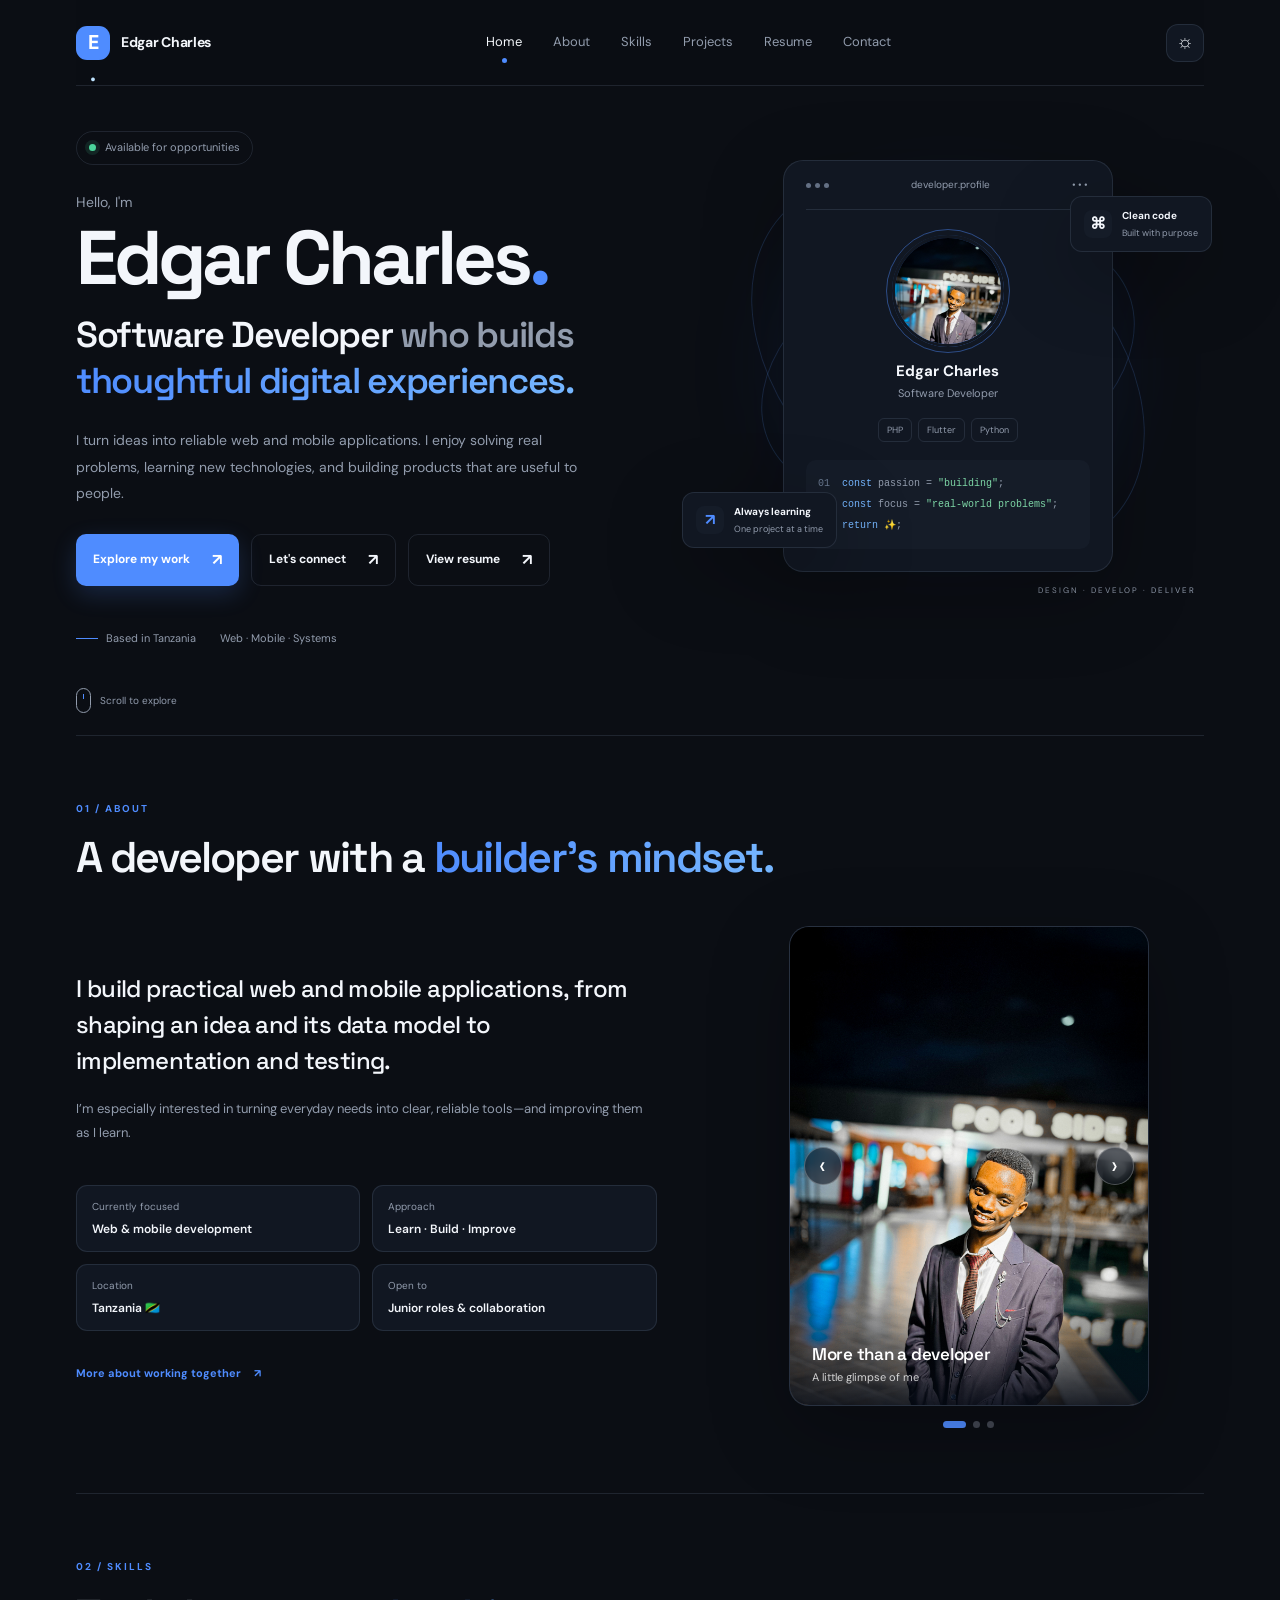
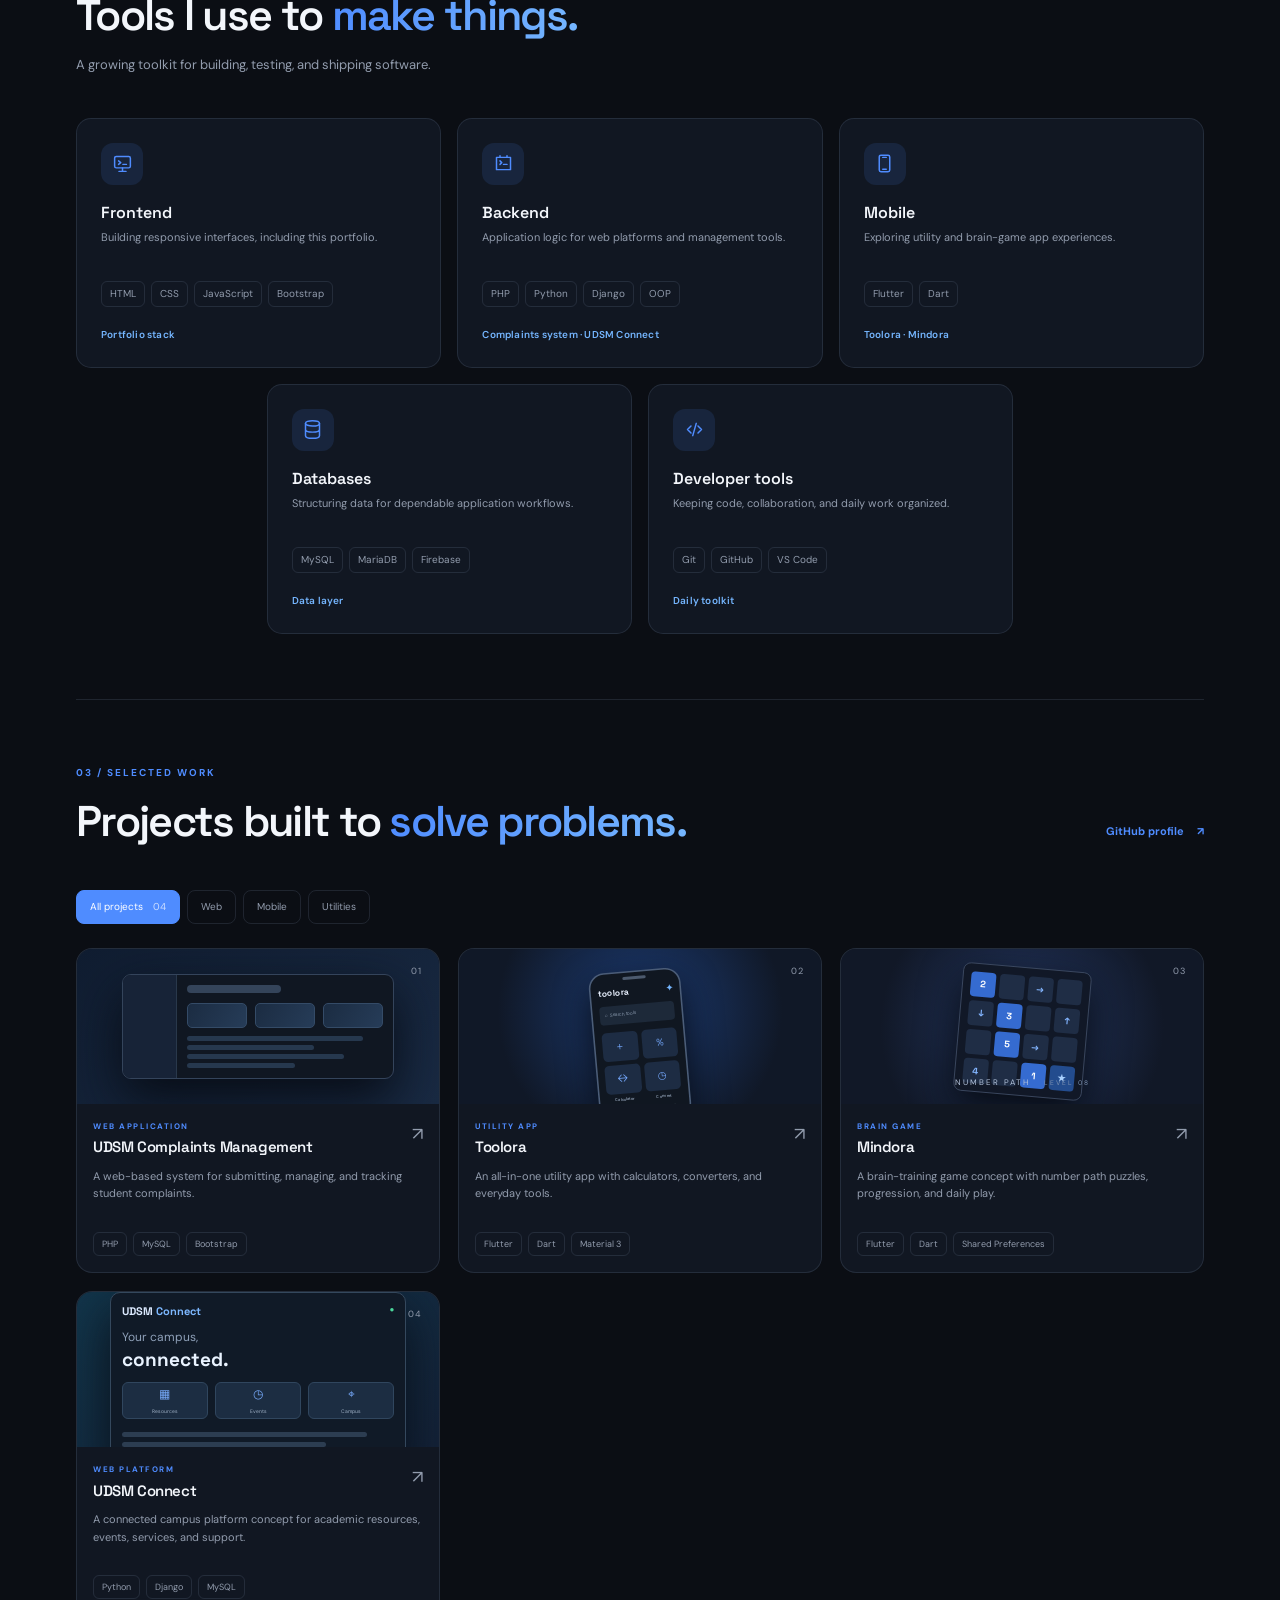
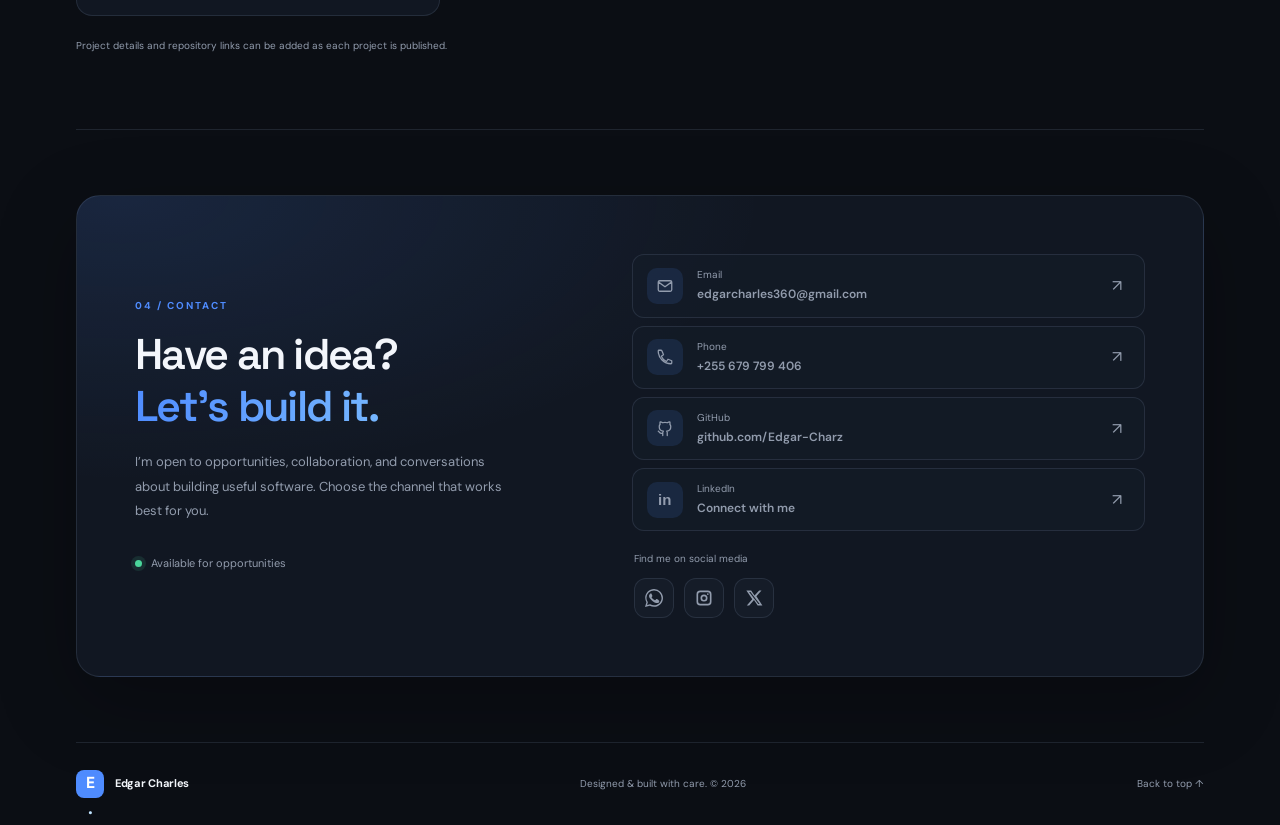
==== index.html @ 75dddd90 "Add portfolio website" ====
<!doctype html>
<html lang="en" data-theme="dark">
  <head>
    <meta charset="UTF-8" />
    <meta name="viewport" content="width=device-width, initial-scale=1.0" />
    <meta
      name="description"
      content="Edgar Charles — Software Developer building useful web and mobile applications."
    />
    <title>Edgar Charles | Software Developer</title>
    <link rel="preconnect" href="https://fonts.googleapis.com" />
    <link rel="preconnect" href="https://fonts.gstatic.com" crossorigin />
    <link
      href="https://fonts.googleapis.com/css2?family=DM+Sans:wght@400;500;600;700&family=Space+Grotesk:wght@500;600;700&display=swap"
      rel="stylesheet"
    />
    <link rel="stylesheet" href="style.css" />
    <script>
      try {
        document.documentElement.dataset.theme =
          localStorage.getItem("portfolio-theme") || "dark";
      } catch (e) {}
    </script>
  </head>
  <body>
    <div class="site-shell">
      <header class="topbar">
        <a class="brand" href="#home" aria-label="Edgar Charles home"
          ><span class="brand-mark">E<span>.</span></span
          ><span>Edgar Charles</span></a
        >
        <button
          class="menu-toggle"
          id="menuToggle"
          aria-label="Toggle navigation"
          aria-expanded="false"
        >
          <span></span><span></span>
        </button>
        <nav class="nav" id="nav">
          <a class="nav-link active" href="#home">Home</a
          ><a class="nav-link" href="#about">About</a
          ><a class="nav-link" href="#skills">Skills</a
          ><a class="nav-link" href="#projects">Projects</a
          ><a class="nav-link" href="resume.html">Resume</a
          ><a class="nav-link" href="#contact">Contact</a>
        </nav>
        <button
          class="theme-toggle"
          id="themeToggle"
          aria-label="Switch color theme"
        >
          <span id="themeIcon">☼</span>
        </button>
      </header>

      <main>
        <section class="hero section" id="home">
          <div class="hero-copy">
            <div class="eyebrow">
              <span class="status-dot"></span> Available for opportunities
            </div>
            <p class="intro-label">Hello, I'm</p>
            <h1>Edgar Charles<span class="blue-dot">.</span></h1>
            <h2>
              Software Developer <span class="muted">who builds</span
              ><br /><span class="gradient-text"
                >thoughtful digital experiences.</span
              >
            </h2>
            <p class="hero-description">
              I turn ideas into reliable web and mobile applications. I enjoy
              solving real problems, learning new technologies, and building
              products that are useful to people.
            </p>
            <div class="hero-actions">
              <a class="button button-primary" href="#projects"
                >Explore my work <span>↗</span></a
              ><a class="button button-quiet" href="#contact"
                >Let's connect <span>↗</span></a
              ><a class="button button-quiet" href="resume.html"
                >View resume <span>↗</span></a
              >
            </div>
            <div class="hero-meta">
              <span><i class="meta-line"></i> Based in Tanzania</span
              ><span>Web · Mobile · Systems</span>
            </div>
          </div>
          <div class="hero-visual">
            <div class="visual-glow"></div>
            <div class="orbit orbit-one"></div>
            <div class="orbit orbit-two"></div>
            <div class="profile-card">
              <div class="card-top">
                <span class="window-dots"><i></i><i></i><i></i></span
                ><span>developer.profile</span
                ><span class="card-menu">•••</span>
              </div>
              <div class="avatar-placeholder profile-photo-frame">
                <img
                  class="profile-photo"
                  src="assets/images/profile.JPG"
                  alt="Edgar Charles"
                  onerror="this.style.display = 'none'"
                /><span class="avatar-fallback">EC</span>
                <div class="avatar-ring"></div>
              </div>
              <div class="profile-card-name">Edgar Charles</div>
              <div class="profile-card-role">Software Developer</div>
              <div class="profile-tags">
                <span>PHP</span><span>Flutter</span><span>Python</span>
              </div>
              <div class="code-lines">
                <div>
                  <b>01</b><span>const</span> passion = <em>"building"</em>;
                </div>
                <div>
                  <b>02</b><span>const</span> focus =
                  <em>"real-world problems"</em>;
                </div>
                <div><b>03</b><span>return</span> <strong>✨</strong>;</div>
              </div>
            </div>
            <div class="float-chip chip-top">
              <span class="chip-icon">⌘</span
              ><span>Clean code<br /><small>Built with purpose</small></span>
            </div>
            <div class="float-chip chip-bottom">
              <span class="chip-icon blue">↗</span
              ><span
                >Always learning<br /><small>One project at a time</small></span
              >
            </div>
            <div class="visual-caption">DESIGN · DEVELOP · DELIVER</div>
          </div>
          <a class="scroll-cue" href="#about"
            ><span></span> Scroll to explore</a
          >
        </section>

        <section class="section about-section" id="about">
          <div class="section-heading">
            <p class="section-kicker">01 / ABOUT</p>
            <h2>
              A developer with a
              <span class="gradient-text">builder's mindset.</span>
            </h2>
          </div>
          <div class="about-grid">
            <div class="about-copy-column">
              <div class="about-lead">
                <p class="large-copy">
                  I build practical web and mobile applications, from shaping an
                  idea and its data model to implementation and testing.
                </p>
                <p>
                  I’m especially interested in turning everyday needs into
                  clear, reliable tools—and improving them as I learn.
                </p>
              </div>
              <div class="about-details">
                <div class="detail-row">
                  <span>Currently focused</span
                  ><strong>Web & mobile development</strong>
                </div>
                <div class="detail-row">
                  <span>Approach</span><strong>Learn · Build · Improve</strong>
                </div>
                <div class="detail-row">
                  <span>Location</span><strong>Tanzania 🇹🇿</strong>
                </div>
                <div class="detail-row">
                  <span>Open to</span
                  ><strong>Junior roles & collaboration</strong>
                </div>
                <a class="text-link" href="#contact"
                  >More about working together <span>↗</span></a
                >
              </div>
            </div>
            <div class="about-carousel" aria-label="Personal photo slideshow">
              <div class="about-slides">
                <div class="about-slide active">
                  <img
                    src="assets/images/about-1.JPG"
                    alt="Personal photo 1"
                    loading="lazy"
                    onerror="
                      this.style.display = 'none';
                      this.nextElementSibling.style.display = 'flex';
                    "
                  /><span class="slide-placeholder"
                    ><b>01</b><small>Add your photo</small
                    ><em>assets/images/about-1.JPG</em></span
                  >
                  <div class="photo-caption">
                    <strong>More than a developer</strong
                    ><span>A little glimpse of me</span>
                  </div>
                </div>
                <div class="about-slide">
                  <img
                    src="assets/images/about-2.JPG"
                    alt="Personal photo 2"
                    loading="lazy"
                    onerror="
                      this.style.display = 'none';
                      this.nextElementSibling.style.display = 'flex';
                    "
                  /><span class="slide-placeholder"
                    ><b>02</b><small>Add your photo</small
                    ><em>assets/images/about-2.JPG</em></span
                  >
                  <div class="photo-caption">
                    <strong>Curious by nature</strong
                    ><span>Learning, exploring, growing</span>
                  </div>
                </div>
                <div class="about-slide">
                  <img
                    src="assets/images/about-3.JPG"
                    alt="Personal photo 3"
                    loading="lazy"
                    onerror="
                      this.style.display = 'none';
                      this.nextElementSibling.style.display = 'flex';
                    "
                  /><span class="slide-placeholder"
                    ><b>03</b><small>Add your photo</small
                    ><em>assets/images/about-3.JPG</em></span
                  >
                  <div class="photo-caption">
                    <strong>Life beyond the code</strong
                    ><span>Personal moments and memories</span>
                  </div>
                </div>
                <button
                  class="about-slide-arrow prev"
                  type="button"
                  aria-label="Previous photo"
                >
                  ‹</button
                ><button
                  class="about-slide-arrow next"
                  type="button"
                  aria-label="Next photo"
                >
                  ›
                </button>
              </div>
              <div class="about-carousel-footer">
                <div class="about-dots" role="group" aria-label="Choose photo">
                  <button
                    class="about-dot active"
                    aria-label="Show photo 1"
                    type="button"
                  ></button
                  ><button
                    class="about-dot"
                    aria-label="Show photo 2"
                    type="button"
                  ></button
                  ><button
                    class="about-dot"
                    aria-label="Show photo 3"
                    type="button"
                  ></button>
                </div>
              </div>
            </div>
          </div>
        </section>

        <section class="section skills-section" id="skills">
          <div class="section-heading">
            <p class="section-kicker">02 / SKILLS</p>
            <h2>
              Tools I use to <span class="gradient-text">make things.</span>
            </h2>
            <p class="section-subtitle">
              A growing toolkit for building, testing, and shipping software.
            </p>
          </div>
          <div class="skills-grid">
            <article class="skill-card">
              <div class="skill-icon" aria-hidden="true">
                <svg viewBox="0 0 24 24" fill="none">
                  <rect x="3" y="4" width="18" height="13" rx="2"></rect>
                  <path d="M8 21h8M12 17v4M7.5 9l2.5 2-2.5 2M12.5 13h4"></path>
                </svg>
              </div>
              <h3>Frontend</h3>
              <p>Building responsive interfaces, including this portfolio.</p>
              <div class="skill-tags">
                <span>HTML</span><span>CSS</span><span>JavaScript</span
                ><span>Bootstrap</span>
              </div>
              <span class="skill-context">Portfolio stack</span>
            </article>
            <article class="skill-card">
              <div class="skill-icon" aria-hidden="true">
                <svg viewBox="0 0 24 24" fill="none">
                  <path
                    d="M4 5h16v14H4zM8 9l2 2-2 2M12 13h4M8 3v2M16 3v2"
                  ></path>
                </svg>
              </div>
              <h3>Backend</h3>
              <p>Application logic for web platforms and management tools.</p>
              <div class="skill-tags">
                <span>PHP</span><span>Python</span><span>Django</span
                ><span>OOP</span>
              </div>
              <span class="skill-context"
                >Complaints system · UDSM Connect</span
              >
            </article>
            <article class="skill-card">
              <div class="skill-icon" aria-hidden="true">
                <svg viewBox="0 0 24 24" fill="none">
                  <rect x="6" y="2.5" width="12" height="19" rx="2"></rect>
                  <path d="M10 5h4M10 18.5h4"></path>
                </svg>
              </div>
              <h3>Mobile</h3>
              <p>Exploring utility and brain-game app experiences.</p>
              <div class="skill-tags">
                <span>Flutter</span><span>Dart</span>
              </div>
              <span class="skill-context">Toolora · Mindora</span>
            </article>
            <article class="skill-card">
              <div class="skill-icon" aria-hidden="true">
                <svg viewBox="0 0 24 24" fill="none">
                  <ellipse cx="12" cy="5" rx="8" ry="3"></ellipse>
                  <path
                    d="M4 5v14c0 1.7 3.6 3 8 3s8-1.3 8-3V5M4 12c0 1.7 3.6 3 8 3s8-1.3 8-3"
                  ></path>
                </svg>
              </div>
              <h3>Databases</h3>
              <p>Structuring data for dependable application workflows.</p>
              <div class="skill-tags">
                <span>MySQL</span><span>MariaDB</span><span>Firebase</span>
              </div>
              <span class="skill-context">Data layer</span>
            </article>
            <article class="skill-card">
              <div class="skill-icon" aria-hidden="true">
                <svg viewBox="0 0 24 24" fill="none">
                  <path d="M8 8 4 12l4 4M16 8l4 4-4 4M14 5l-4 14"></path>
                </svg>
              </div>
              <h3>Developer tools</h3>
              <p>Keeping code, collaboration, and daily work organized.</p>
              <div class="skill-tags">
                <span>Git</span><span>GitHub</span><span>VS Code</span>
              </div>
              <span class="skill-context">Daily toolkit</span>
            </article>
          </div>
        </section>

        <section class="section projects-section" id="projects">
          <div class="section-heading projects-heading">
            <div>
              <p class="section-kicker">03 / SELECTED WORK</p>
              <h2>
                Projects built to
                <span class="gradient-text">solve problems.</span>
              </h2>
            </div>
            <a
              class="text-link"
              href="https://github.com/"
              target="_blank"
              rel="noreferrer"
              >GitHub profile <span>↗</span></a
            >
          </div>
          <div
            class="project-filters"
            role="group"
            aria-label="Filter projects"
          >
            <button class="filter active" data-filter="all">
              All projects <span>04</span></button
            ><button class="filter" data-filter="web">Web</button
            ><button class="filter" data-filter="mobile">Mobile</button
            ><button class="filter" data-filter="utility">Utilities</button>
          </div>
          <div class="projects-grid">
            <article class="project-card" data-category="web">
              <div class="project-art art-scmrs">
                <div class="art-window">
                  <div class="art-sidebar"></div>
                  <div class="art-content">
                    <div class="art-bar"></div>
                    <div class="art-stat-row"><i></i><i></i><i></i></div>
                    <div class="art-table"><b></b><b></b><b></b><b></b></div>
                  </div>
                </div>
                <span class="project-number">01</span>
              </div>
              <div class="project-info">
                <div>
                  <p class="project-type">WEB APPLICATION</p>
                  <h3>UDSM Complaints Management</h3>
                </div>
                <span class="project-arrow">↗</span>
                <p class="project-desc">
                  A web-based system for submitting, managing, and tracking
                  student complaints.
                </p>
                <div class="project-stack">
                  <span>PHP</span><span>MySQL</span><span>Bootstrap</span>
                </div>
              </div>
            </article>
            <article class="project-card" data-category="mobile">
              <div class="project-art art-toolora">
                <div class="phone-mock">
                  <div class="phone-notch"></div>
                  <div class="phone-title">toolora<span>✦</span></div>
                  <div class="phone-search">⌕ Search tools</div>
                  <div class="phone-tiles">
                    <i>＋</i><i>％</i><i>↔</i><i>◷</i>
                  </div>
                  <div class="phone-labels">
                    <b>Calculator</b><b>Convert</b><b>Finance</b
                    ><b>Date & time</b>
                  </div>
                  <div class="phone-bottom"></div>
                </div>
                <span class="project-number">02</span>
              </div>
              <div class="project-info">
                <div>
                  <p class="project-type">UTILITY APP</p>
                  <h3>Toolora</h3>
                </div>
                <span class="project-arrow">↗</span>
                <p class="project-desc">
                  An all-in-one utility app with calculators, converters, and
                  everyday tools.
                </p>
                <div class="project-stack">
                  <span>Flutter</span><span>Dart</span><span>Material 3</span>
                </div>
              </div>
            </article>
            <article class="project-card" data-category="mobile">
              <div class="project-art art-mindora">
                <div class="game-board">
                  <span>2</span><span></span><span>→</span><span></span
                  ><span>↓</span><span>3</span><span></span><span>↑</span
                  ><span></span><span>5</span><span>→</span><span></span
                  ><span>4</span><span></span><span>1</span><span>★</span>
                </div>
                <div class="game-label">
                  NUMBER PATH <small>LEVEL 08</small>
                </div>
                <span class="project-number">03</span>
              </div>
              <div class="project-info">
                <div>
                  <p class="project-type">BRAIN GAME</p>
                  <h3>Mindora</h3>
                </div>
                <span class="project-arrow">↗</span>
                <p class="project-desc">
                  A brain-training game concept with number path puzzles,
                  progression, and daily play.
                </p>
                <div class="project-stack">
                  <span>Flutter</span><span>Dart</span
                  ><span>Shared Preferences</span>
                </div>
              </div>
            </article>
            <article class="project-card" data-category="web">
              <div class="project-art art-connect">
                <div class="connect-ui">
                  <div class="connect-header">
                    UDSM <b>Connect</b><span>●</span>
                  </div>
                  <div class="connect-welcome">
                    Your campus,<br /><strong>connected.</strong>
                  </div>
                  <div class="connect-cards">
                    <i>▦<small>Resources</small></i
                    ><i>◷<small>Events</small></i
                    ><i>⌖<small>Campus</small></i>
                  </div>
                  <div class="connect-lines"><b></b><b></b><b></b></div>
                </div>
                <span class="project-number">04</span>
              </div>
              <div class="project-info">
                <div>
                  <p class="project-type">WEB PLATFORM</p>
                  <h3>UDSM Connect</h3>
                </div>
                <span class="project-arrow">↗</span>
                <p class="project-desc">
                  A connected campus platform concept for academic resources,
                  events, services, and support.
                </p>
                <div class="project-stack">
                  <span>Python</span><span>Django</span><span>MySQL</span>
                </div>
              </div>
            </article>
          </div>
          <p class="project-note">
            Project details and repository links can be added as each project is
            published.
          </p>
        </section>

        <section class="section contact-section" id="contact">
          <div class="contact-panel">
            <div class="contact-intro">
              <p class="section-kicker">04 / CONTACT</p>
              <h2>
                Have an idea?<br /><span class="gradient-text"
                  >Let's build it.</span
                >
              </h2>
              <p class="contact-copy">
                I’m open to opportunities, collaboration, and conversations
                about building useful software. Choose the channel that works
                best for you.
              </p>
              <span class="contact-availability">
                <i></i> Available for opportunities
              </span>
            </div>
            <div class="contact-links">
              <a href="mailto:your.email@example.com" class="contact-link">
                <span class="contact-link-icon" aria-hidden="true">
                  <svg viewBox="0 0 24 24" fill="none">
                    <path
                      d="M3 6.5 12 13l9-6.5M5 5h14a2 2 0 0 1 2 2v10a2 2 0 0 1-2 2H5a2 2 0 0 1-2-2V7a2 2 0 0 1 2-2Z"
                    ></path>
                  </svg>
                </span>
                <span class="contact-link-text"
                  ><small>Email</small><b>edgarcharles360@gmail.com</b></span
                >
                <i aria-hidden="true">↗</i>
              </a>
              <a href="tel:+255679799406" class="contact-link">
                <span class="contact-link-icon" aria-hidden="true">
                  <svg viewBox="0 0 24 24" fill="none">
                    <path
                      d="M7 3H4a1 1 0 0 0-1 1c0 9.4 7.6 17 17 17a1 1 0 0 0 1-1v-3l-5-2-2 3a14 14 0 0 1-7-7l3-2-2-5Z"
                    ></path>
                  </svg>
                </span>
                <span class="contact-link-text"
                  ><small>Phone</small><b>+255 679 799 406</b></span
                >
                <i aria-hidden="true">↗</i>
              </a>
              <a
                href="https://github.com/"
                target="_blank"
                rel="noreferrer"
                class="contact-link"
              >
                <span class="contact-link-icon" aria-hidden="true">
                  <svg viewBox="0 0 24 24" fill="none">
                    <path
                      d="M9 19c-4.3 1.4-4.3-2.2-6-2.8M15 22v-3.5a3 3 0 0 0-.8-2.3c2.7-.3 5.5-1.3 5.5-6A4.7 4.7 0 0 0 18.5 7a4.3 4.3 0 0 0-.1-3.2S17.4 3.5 15 5a12 12 0 0 0-6 0C6.6 3.5 5.6 3.8 5.6 3.8A4.3 4.3 0 0 0 5.5 7a4.7 4.7 0 0 0-1.2 3.3c0 4.7 2.8 5.7 5.5 6A3 3 0 0 0 9 18.5V22"
                    ></path>
                  </svg>
                </span>
                <span class="contact-link-text"
                  ><small>GitHub</small><b>github.com/Edgar-Charz</b></span
                >
                <i aria-hidden="true">↗</i>
              </a>
              <a
                href="https://www.linkedin.com/in/edgar-charles-a3529737b"
                target="_blank"
                rel="noreferrer"
                class="contact-link"
              >
                <span
                  class="contact-link-icon contact-link-icon-brand"
                  aria-hidden="true"
                  >in</span
                >
                <span class="contact-link-text"
                  ><small>LinkedIn</small><b>Connect with me</b></span
                >
                <i aria-hidden="true">↗</i>
              </a>
              <div class="contact-socials">
                <p>Find me on social media</p>
                <div class="social-icon-links">
                  <a
                    href="https://wa.me/255679799406"
                    target="_blank"
                    rel="noreferrer"
                    aria-label="WhatsApp"
                  >
                    <svg viewBox="0 0 24 24" aria-hidden="true">
                      <path
                        d="M20.5 3.5A11.8 11.8 0 0 0 12.1 0C5.6 0 .3 5.3.3 11.8c0 2.1.6 4.2 1.6 6L0 24l6.4-1.7a12 12 0 0 0 5.7 1.5h.1c6.5 0 11.8-5.3 11.8-11.8 0-3.2-1.2-6.2-3.5-8.5Zm-8.4 18.3h-.1a9.9 9.9 0 0 1-5-1.4l-.4-.2-3.8 1 1-3.7-.3-.4a9.8 9.8 0 0 1-1.5-5.3A10 10 0 0 1 12.1 2c2.7 0 5.2 1 7.1 2.9a10 10 0 0 1 2.9 7.1c0 5.4-4.5 9.8-10 9.8Zm5.5-7.4c-.3-.2-1.8-.9-2.1-1-.3-.1-.5-.2-.7.2-.2.3-.8 1-1 1.2-.2.2-.4.2-.7.1-.3-.2-1.3-.5-2.5-1.6-.9-.8-1.5-1.8-1.7-2.1-.2-.3 0-.5.1-.6l.5-.6.3-.5c.1-.2 0-.4 0-.6l-1-2.3c-.2-.6-.5-.5-.7-.5h-.6c-.2 0-.6.1-.9.4-.3.3-1.2 1.2-1.2 2.8s1.2 3.2 1.4 3.4c.2.2 2.4 3.7 5.9 5.2.8.4 1.4.6 1.9.7.8.3 1.6.2 2.2.1.7-.1 1.8-.7 2-1.4.3-.7.3-1.3.2-1.4-.1-.2-.3-.3-.6-.5Z"
                      ></path>
                    </svg>
                  </a>
                  <a
                    href="https://www.instagram.com/edgar_charz/"
                    target="_blank"
                    rel="noreferrer"
                    aria-label="Instagram"
                  >
                    <svg viewBox="0 0 24 24" aria-hidden="true">
                      <path
                        d="M7 2h10a5 5 0 0 1 5 5v10a5 5 0 0 1-5 5H7a5 5 0 0 1-5-5V7a5 5 0 0 1 5-5Zm0 2.2A2.8 2.8 0 0 0 4.2 7v10A2.8 2.8 0 0 0 7 19.8h10a2.8 2.8 0 0 0 2.8-2.8V7A2.8 2.8 0 0 0 17 4.2H7Zm5 3.1a4.7 4.7 0 1 1 0 9.4 4.7 4.7 0 0 1 0-9.4Zm0 2.2a2.5 2.5 0 1 0 0 5 2.5 2.5 0 0 0 0-5Zm5.1-3.7a1.1 1.1 0 1 1 0 2.2 1.1 1.1 0 0 1 0-2.2Z"
                      ></path>
                    </svg>
                  </a>
                  <a
                    href="https://x.com/eddy_charz"
                    target="_blank"
                    rel="noreferrer"
                    aria-label="X"
                  >
                    <svg viewBox="0 0 24 24" aria-hidden="true">
                      <path
                        d="M18.9 2H22l-6.8 7.8L23.2 22h-6.3L12 14.6 5.6 22H2.4l7.3-8.4L1.8 2h6.4l4.5 6.8L18.9 2Zm-1.1 17.9h1.7L7.3 4H5.5l12.3 15.9Z"
                      ></path>
                    </svg>
                  </a>
                </div>
              </div>
            </div>
          </div>
        </section>
      </main>
      <footer class="footer">
        <a class="brand" href="#home"
          ><span class="brand-mark">E<span>.</span></span
          ><span>Edgar Charles</span></a
        >
        <p>
          Designed & built with care. <span>© <span id="year"></span></span>
        </p>
        <a href="#home" class="back-top">Back to top ↑</a>
      </footer>
    </div>
    <script src="script.js"></script>
  </body>
</html>
---- style.css ----
@import url('https://fonts.googleapis.com/css2?family=DM+Sans:wght@400;500;600;700&family=Space+Grotesk:wght@500;600;700&display=swap');
:root{--blue:#4f8cff;--blue2:#75b6ff;--bg:#0b0e14;--surface:#111722;--surface2:#151c28;--text:#f3f6fb;--muted:#929cad;--line:rgba(150,170,200,.15);--shadow:0 24px 80px rgba(0,0,0,.25);color-scheme:dark}
html[data-theme="light"]{--bg:#f7f9fc;--surface:#fff;--surface2:#edf2f8;--text:#172033;--muted:#667389;--line:rgba(37,61,95,.13);--shadow:0 24px 70px rgba(40,70,110,.11);color-scheme:light}
heading{display:flex;justify-content:space-between;align-items:end}.projects-heading .text-link{margin-bottom:7px}.project-filters{display:flex;gap:7px;margin-bottom:24px;flex-wrap:wrap}.filter{border:1px solid var(--line);background:transparent;color:var(--muted);padding:8px 13px;border-radius:8px;font-size:10px;cursor:pointer}.filter.active{background:var(--blue);color:white;border-color:var(--blue)}.filter span{margin-left:7px;opacity:.7}.projects-grid{display:grid;grid-template-columns:repeat(2,1fr);gap:20px}.project-card{border:1px solid var(--line);border-radius:16px;overflow:hidden;background:var(--surface);transition:transform .2s,border-color .2s}.project-card:hover{transform:translateY(-4px);border-color:rgba(79,140,255,.4)}.project-card.hidden{display:none}.project-art{height:230px;position:relative;display:grid;place-items:center;overflow:hidden;background:var(--surface2)}.project-number{position:absolute;top:15px;right:17px;color:var(--muted);font-size:9px;letter-spacing:1px}.art-scmrs{background:linear-gradient(140deg,#101d31,#192a43)}.art-window{width:75%;height:150px;border:1px solid #34445b;border-radius:9px;background:#101722;display:flex;overflow:hidden;box-shadow:0 20px 50px #080d16}.art-sidebar{width:20%;background:#172337;border-right:1px solid #29384b}.art-content{padding:15px;width:80%}.art-bar{height:8px;width:48%;background:#34445a;border-radius:5px;margin-bottom:15px}.art-stat-row{display:flex;gap:8px}.art-stat-row i{height:33px;flex:1;background:linear-gradient(120deg,#1b2c42,#263c58);border:1px solid #344b67;border-radius:5px}.art-table{margin-top:12px;display:grid;gap:5px}.art-table b{height:5px;width:90%;background:#26384e;border-radius:5px}.art-table b:nth-child(2){width:65%}.art-table b:nth-child(3){width:80%}.art-table b:nth-child(4){width:55%}.art-toolora{background:radial-gradient(circle at 50% 40%,#1d3d76,#101827 70%)}.phone-mock{width:118px;height:194px;background:#101721;border:2px solid #4b5d78;border-radius:20px;padding:17px 9px 8px;position:relative;box-shadow:0 18px 45px #080d17;transform:rotate(-5deg)}.phone-notch{position:absolute;top:5px;left:42px;width:30px;height:4px;background:#4c5a6e;border-radius:5px}.phone-title{font:700 11px 'Space Grotesk';color:#e9f1ff}.phone-title span{color:#75b6ff;float:right}.phone-search{font-size:6px;color:#8999ad;background:#1d2939;padding:7px;border-radius:5px;margin:10px 0}.phone-tiles{display:grid;grid-template-columns:repeat(2,1fr);gap:5px}.phone-tiles i{height:37px;border-radius:6px;background:#1d2c43;color:#76aaff;display:grid;place-items:center;font-style:normal;font-size:13px}.phone-labels{display:grid;grid-template-columns:repeat(2,1fr);gap:5px;color:#8796aa;font-size:5px;text-align:center;margin-top:4px}.phone-bottom{height:3px;width:35px;background:#56657a;border-radius:5px;margin:12px auto 0}.art-mindora{background:radial-gradient(circle at 50% 50%,#263a67,#111827 72%)}.game-board{display:grid;grid-template-columns:repeat(4,32px);gap:5px;padding:10px;background:#111827;border:1px solid #43516a;border-radius:10px;transform:rotate(5deg);box-shadow:0 20px 50px #070b12}.game-board span{height:32px;border-radius:5px;background:#1f2d45;display:grid;place-items:center;color:#83b5ff;font:700 12px 'Space Grotesk'}.game-board span:nth-child(1),.game-board span:nth-child(6),.game-board span:nth-child(10),.game-board span:nth-child(15){background:#356bd0;color:white}.game-board span:nth-child(16){background:#234c8e;color:#a8d0ff}.game-label{position:absolute;bottom:15px;font-size:8px;letter-spacing:2px;color:#b4c4dc}.game-label small{margin-left:10px;color:#7b91b1}.art-connect{background:linear-gradient(145deg,#12354a,#142238)}.connect-ui{width:72%;padding:15px;background:#101a27;border:1px solid #34485d;border-radius:10px;box-shadow:0 20px 50px #08101a}.connect-header{font:700 11px 'Space Grotesk';color:#dceaff}.connect-header b{color:#7db8ff}.connect-header span{float:right;color:#4ad69b;font-size:8px}.connect-welcome{font-size:12px;color:#8fa1b9;margin:14px 0}.connect-welcome strong{font:700 19px 'Space Grotesk';color:#e9f3ff}.connect-cards{display:flex;gap:7px}.connect-cards i{flex:1;height:45px;background:#1c2d42;border:1px solid #30465e;border-radius:6px;display:grid;place-items:center;color:#79adff;font-style:normal;font-size:12px}.connect-cards small{font-size:5px;color:#a2b3c8}.connect-lines{margin-top:13px;display:grid;gap:5px}.connect-lines b{height:5px;width:90%;background:#2c3d51;border-radius:5px}.connect-lines b:nth-child(2){width:75%}.connect-lines b:nth-child(3){width:55%}.project-info{padding:20px 21px 22px;display:grid;grid-template-columns:1fr auto;align-items:start}.project-type{font-size:8px;letter-spacing:1.5px;color:var(--blue);font-weight:700;margin:0 0 5px}.project-info h3{font:600 18px 'Space Grotesk';margin:0;letter-spacing:-.4px}.project-arrow{color:var(--muted);font-size:18px}.project-desc{grid-column:1/-1;color:var(--muted);font-size:11px;margin:13px 0 14px}.project-stack{grid-column:1/-1;display:flex;gap:6px}.project-note{color:var(--muted);font-size:10px;margin-top:22px}.contact-panel{padding:55px;background:var(--surface);border:1px solid var(--line);border-radius:20px;display:grid;grid-template-columns:1fr .9fr;gap:70px;align-items:center}.contact-copy{color:var(--muted);font-size:12px;max-width:350px;margin-top:19px}.contact-links{border-top:1px solid var(--line)}.contact-link{display:grid;grid-template-columns:70px 1fr 20px;align-items:center;gap:10px;padding:16px 0;border-bottom:1px solid var(--line);font-size:11px}.contact-link span{color:var(--muted)}.contact-link b{font-weight:600}.contact-link i{font-style:normal;color:var(--blue);font-size:16px}.footer{display:flex;align-items:center;justify-content:space-between;padding:27px 0;font-size:10px;color:var(--muted)}.footer .brand{color:var(--text);font-size:11px}.footer .brand-mark{width:28px;height:28px;font-size:16px;border-radius:8px}.footer p{margin:0}.back-top{color:var(--muted)}.back-top:hover{color:var(--blue)}
@media(max-width:900px){.site-shell{padding:0 24px}.hero{gap:20px}.hero-visual{transform:scale(.9)}.skills-grid{grid-template-columns:repeat(2,1fr)}.about-grid{gap:45px}.contact-panel{padding:35px;gap:35px}}
@media(max-width:650px){.site-shell{padding:0 19px}.topbar{height:72px}.menu-toggle{display:flex;flex-direction:column;justify-content:center;gap:5px;align-items:center;margin-left:auto;margin-right:12px}.menu-toggle span{height:1px;width:16px;background:var(--text)}.nav{display:none;position:absolute;top:71px;left:0;right:0;padding:20px;background:var(--surface);border-bottom:1px solid var(--line);flex-direction:column;gap:18px}.nav.open{display:flex}.theme-toggle{width:35px;height:35px}.hero{grid-template-columns:1fr;padding-top:65px;padding-bottom:80px;gap:10px}.hero h1{font-size:57px}.hero h2{font-size:27px}.hero-visual{height:390px;transform:none;margin-top:15px}.profile-card{width:290px}.orbit-one{width:330px;height:220px}.orbit-two{width:350px;height:260px}.chip-top{right:0;top:25px}.chip-bottom{left:0;bottom:32px}.scroll-cue{bottom:18px}.section{padding:75px 0}.section-heading h2,.contact-panel h2{font-size:31px}.about-grid,.contact-panel{grid-template-columns:1fr;gap:30px}.large-copy{font-size:21px}.skills-grid{gap:10px}.skill-card{padding:17px 14px}.skill-card p{min-height:52px}.projects-heading{align-items:start;gap:15px;flex-direction:column}.projects-grid{grid-template-columns:1fr}.project-art{height:215px}.contact-panel{padding:27px 22px}.contact-link{grid-template-columns:60px 1fr 15px;font-size:10px}.footer{flex-wrap:wrap;gap:15px}.footer p{order:3;width:100%}}
@media(prefers-reduced-motion:reduce){*,*:before,*:after{scroll-behavior:auto!important;animation:none!important;transition:none!important}}

/* Profile-photo slot: add your portrait at assets/images/profile.jpg */
.profile-photo-frame{width:112px;height:112px;overflow:visible}
.profile-photo{position:absolute;inset:0;width:100%;height:100%;object-fit:cover;border-radius:50%;z-index:1;border:3px solid var(--surface)}
.avatar-fallback{position:relative;z-index:0}
@media(max-width:650px){.profile-photo-frame{width:104px;height:104px}}

/* About section photo carousel */
.about-grid{grid-template-columns:1fr 1fr;gap:38px 70px;align-items:start}.about-lead{grid-column:1;grid-row:1}.about-carousel{grid-column:2;grid-row:1;min-width:0}.about-details{grid-column:1/-1;grid-row:2;display:grid;grid-template-columns:repeat(2,minmax(0,1fr));column-gap:48px;padding-top:5px}.about-details .text-link{grid-column:1/-1;justify-self:start}.about-slides{height:345px;position:relative;border:1px solid var(--line);border-radius:20px;overflow:hidden;background:var(--surface2);box-shadow:var(--shadow)}.about-slide{position:absolute;inset:0;opacity:0;visibility:hidden;transition:opacity .45s ease;display:grid;place-items:center}.about-slide.active{opacity:1;visibility:visible}.about-slide img{width:100%;height:100%;object-fit:cover;display:block}.about-slide img:not([src]),.about-slide img[src=""]{display:none}.slide-placeholder{position:absolute;inset:0;display:flex;flex-direction:column;align-items:center;justify-content:center;gap:6px;background:radial-gradient(circle at 50% 35%,rgba(79,140,255,.2),transparent 50%),var(--surface2);color:var(--muted);text-align:center}.about-slide img:not([src])+.slide-placeholder{display:flex}.slide-placeholder b{font:700 44px 'Space Grotesk';color:var(--blue);letter-spacing:-2px}.slide-placeholder small{font-size:13px;color:var(--text)}.slide-placeholder em{font:10px monospace;opacity:.7;font-style:normal}.about-slide-arrow{position:absolute;top:50%;transform:translateY(-50%);width:38px;height:38px;border-radius:50%;border:1px solid rgba(255,255,255,.25);background:rgba(10,17,29,.58);color:white;font-size:25px;line-height:1;cursor:pointer;backdrop-filter:blur(8px);z-index:2}.about-slide-arrow:hover{background:var(--blue)}.about-slide-arrow.prev{left:14px}.about-slide-arrow.next{right:14px}.about-carousel-footer{display:flex;align-items:center;justify-content:space-between;padding:15px 3px 0}.about-dots{display:flex;align-items:center;gap:7px}.about-dot{width:7px;height:7px;border:0;border-radius:20px;padding:0;background:var(--muted);opacity:.35;cursor:pointer;transition:width .25s,opacity .25s,background .25s}.about-dot.active{width:23px;opacity:1;background:var(--blue)}.about-slide-count{font-size:10px;color:var(--muted);letter-spacing:1px}.about-slide-count b{color:var(--text);font-weight:700}.about-slide img:not([src]){display:none}
@media(max-width:900px){.about-grid{gap:35px}.about-slides{height:300px}.about-details{column-gap:30px}}
@media(max-width:650px){.about-grid{grid-template-columns:1fr;gap:27px}.about-lead,.about-carousel,.about-details{grid-column:1;grid-row:auto}.about-slides{height:270px}.about-details{grid-template-columns:1fr;padding-top:0}.about-details .text-link{grid-column:1}}


.photo-caption{position:absolute;left:0;right:0;bottom:0;z-index:1;padding:30px 22px 18px;background:linear-gradient(transparent,rgba(5,10,20,.86));color:#fff;display:flex;flex-direction:column;gap:4px;text-align:left}
.photo-caption strong{font:600 17px 'Space Grotesk',sans-serif;letter-spacing:-.25px}
.photo-caption span{font-size:11px;color:rgba(255,255,255,.78)}
.about-slide.active .photo-caption{animation:caption-rise .4s ease both}
@keyframes caption-rise{from{opacity:0;transform:translateY(8px)}to{opacity:1;transform:translateY(0)}}
.slide-placeholder{z-index:0;display:none}
.about-slide img:not([src]),.about-slide img[src=""]{display:none}
.about-slide img:not([src])~.photo-caption,.about-slide img[src=""]~.photo-caption{display:none}
@media(max-width:650px){
 .photo-caption{padding:27px 17px 15px}
 .photo-caption strong{font-size:15px}
}

@media(min-width:901px){
 .hero{align-items:start;padding-top:45px;padding-bottom:70px}
}

.section{padding:65px 0}
@media(max-width:900px){
 .section{padding:52px 0}
}

/* Restrained entrance and scroll-reveal motion */
.hero-copy{animation:fade-up .7s ease-out both}
.hero-visual{animation:hero-arrive .85s .12s ease-out both}
.orbit-one,.orbit-two{animation:orbit-breathe 7s ease-in-out infinite alternate}
.chip-top{animation:chip-float 4s ease-in-out infinite}
.chip-bottom{animation:chip-float 4.5s .5s ease-in-out infinite}
.reveal{opacity:0;transform:translateY(18px);transition:opacity .65s ease,transform .65s ease}
.reveal.is-visible{opacity:1;transform:translateY(0)}
.skill-card:nth-child(2),.project-card:nth-child(2){transition-delay:.08s}
.skill-card:nth-child(3),.project-card:nth-child(3){transition-delay:.16s}
.skill-card:nth-child(4),.project-card:nth-child(4){transition-delay:.24s}
@keyframes fade-up{from{opacity:0;transform:translateY(18px)}to{opacity:1;transform:translateY(0)}}
@keyframes hero-arrive{from{opacity:0;translate:0 14px}to{opacity:1;translate:0 0}}
@keyframes orbit-breathe{from{opacity:.55}to{opacity:1}}
@keyframes chip-float{0%,100%{translate:0 0}50%{translate:0 -5px}}

/* Core layout and typography */
*{box-sizing:border-box}
html{scroll-behavior:smooth;scroll-padding-top:90px}
body{margin:0;background:var(--bg);color:var(--text);font-family:'DM Sans',sans-serif;line-height:1.6;transition:background .25s,color .25s}
a{color:inherit;text-decoration:none}
button{font:inherit}
.site-shell{max-width:1200px;margin:auto;padding:0 36px}
.topbar{height:86px;display:flex;align-items:center;justify-content:space-between;border-bottom:1px solid var(--line);position:sticky;top:0;z-index:20;background:color-mix(in srgb,var(--bg) 88%,transparent);backdrop-filter:blur(18px)}
.brand{display:flex;align-items:center;gap:11px;font-weight:700;font-size:14px;letter-spacing:-.3px}
.brand-mark{display:grid;place-items:center;width:34px;height:34px;border-radius:11px;background:var(--blue);color:white;font-family:'Space Grotesk';font-size:20px}
.brand-mark span{color:#bfe3ff}
.nav{display:flex;align-items:center;gap:31px}
.nav-link{font-size:13px;color:var(--muted);transition:.2s}
.nav-link:hover,.nav-link.active{color:var(--text)}
.nav-link.active:after{content:"";display:block;width:5px;height:5px;background:var(--blue);border-radius:50%;margin:5px auto -10px}
.theme-toggle,.menu-toggle{border:1px solid var(--line);background:var(--surface);color:var(--text);width:38px;height:38px;border-radius:12px;cursor:pointer}
.theme-toggle{font-size:19px}
.menu-toggle{display:none}
.section{border-bottom:1px solid var(--line)}
.hero{min-height:650px;display:grid;grid-template-columns:1.05fr .95fr;align-items:center;gap:50px;position:relative}
.eyebrow{display:inline-flex;align-items:center;gap:9px;padding:7px 12px;border:1px solid var(--line);border-radius:30px;font-size:11px;color:var(--muted);margin-bottom:26px}
.status-dot{width:7px;height:7px;border-radius:50%;background:#4ad69b;box-shadow:0 0 0 4px rgba(74,214,155,.12)}
.intro-label{color:var(--muted);font-size:14px;margin:0}
.hero h1{font:700 clamp(48px,6vw,76px)/1.06 'Space Grotesk';letter-spacing:-4px;margin:5px 0 13px}
.blue-dot{color:var(--blue)}
.hero h2{font:600 clamp(24px,3vw,36px)/1.3 'Space Grotesk';letter-spacing:-1.3px;margin:0}
.muted{color:var(--muted)}
.gradient-text{background:linear-gradient(100deg,var(--blue),var(--blue2));-webkit-background-clip:text;background-clip:text;color:transparent}
.hero-description{max-width:510px;color:var(--muted);font-size:14px;line-height:1.9;margin:22px 0 27px}
.hero-actions{display:flex;gap:12px;flex-wrap:wrap}
.button{display:inline-flex;align-items:center;gap:22px;padding:12px 17px;border-radius:10px;font-size:12px;font-weight:700;transition:transform .2s,background .2s}
.button:hover{transform:translateY(-2px)}
.button-primary{background:var(--blue);color:white;box-shadow:0 8px 24px rgba(79,140,255,.2)}
.button-primary:hover{background:#3679ef}
.button-quiet{border:1px solid var(--line);color:var(--text)}
.button span{font-size:16px}
.hero-meta{display:flex;gap:24px;margin-top:44px;color:var(--muted);font-size:11px}
.hero-meta span{display:flex;align-items:center;gap:8px}
.meta-line{height:1px;width:22px;background:var(--blue)}
.hero-visual{height:470px;position:relative;display:grid;place-items:center}
.visual-glow{position:absolute;width:300px;height:300px;border-radius:50%;background:rgba(57,124,255,.13);filter:blur(55px)}
.orbit{position:absolute;border:1px solid rgba(95,153,255,.18);border-radius:50%;transform:rotate(-22deg)}
.orbit-one{width:390px;height:250px}
.orbit-two{width:450px;height:310px;transform:rotate(42deg)}
.profile-card{position:relative;width:min(330px,85%);padding:0 22px 22px;border:1px solid var(--line);border-radius:20px;background:var(--surface);box-shadow:var(--shadow);z-index:2;overflow:hidden}
.card-top{height:49px;border-bottom:1px solid var(--line);display:flex;align-items:center;justify-content:space-between;color:var(--muted);font-size:10px}
.window-dots{display:flex;gap:4px}
.window-dots i{width:5px;height:5px;border-radius:50%;background:#647084}
.card-menu{letter-spacing:2px}
.avatar-placeholder{width:84px;height:84px;border-radius:50%;margin:25px auto 12px;background:linear-gradient(145deg,#182e4d,#4f8cff);display:grid;place-items:center;position:relative;color:white;font:700 28px 'Space Grotesk'}
.profile-photo-frame{width:112px;height:112px;overflow:visible}
.profile-photo{position:absolute;inset:0;width:100%;height:100%;object-fit:cover;border-radius:50%;z-index:1;border:3px solid var(--surface)}
.avatar-fallback{position:relative;z-index:0}
.avatar-ring{position:absolute;inset:-6px;border:1px solid rgba(79,140,255,.45);border-radius:50%}
.profile-card-name{text-align:center;font-weight:700;font-size:15px}
.profile-card-role{text-align:center;color:var(--muted);font-size:11px;margin-top:2px}
.profile-tags{display:flex;justify-content:center;gap:6px;margin:15px 0 18px}
.profile-tags span,.skill-tags span,.project-stack span{font-size:9px;border:1px solid var(--line);padding:4px 8px;border-radius:6px;color:var(--muted)}
.code-lines{padding:13px 12px;background:var(--surface2);border-radius:10px;font:10px/2.1 monospace;color:var(--muted)}
.code-lines div{white-space:nowrap}
.code-lines b{color:#68788e;font-weight:400;margin-right:12px}
.code-lines span{color:var(--blue2)}
.code-lines em{color:#7dd6a6;font-style:normal}
.code-lines strong{color:#ffd77c}
.float-chip{position:absolute;z-index:3;display:flex;align-items:center;gap:10px;background:var(--surface);border:1px solid var(--line);box-shadow:var(--shadow);border-radius:12px;padding:11px 13px;font-size:10px;font-weight:700}
.float-chip small{display:block;color:var(--muted);font-weight:400;margin-top:2px;font-size:9px}
.chip-icon{width:28px;height:28px;border-radius:8px;display:grid;place-items:center;background:var(--surface2);font-size:16px}
.chip-icon.blue{color:var(--blue)}
.chip-top{top:65px;right:-8px}
.chip-bottom{bottom:53px;left:-10px}
.visual-caption{position:absolute;bottom:4px;right:8px;font-size:8px;letter-spacing:2px;color:var(--muted)}
.scroll-cue{position:absolute;bottom:22px;left:0;font-size:10px;color:var(--muted);display:flex;align-items:center;gap:9px}
.scroll-cue span{height:25px;width:15px;border:1px solid var(--muted);border-radius:9px;position:relative}
.scroll-cue span:after{content:"";position:absolute;top:5px;left:6px;width:1px;height:5px;background:var(--blue);animation:scroll 1.5s infinite}
@keyframes scroll{to{transform:translateY(7px);opacity:0}}
.section-heading{margin-bottom:42px}
.section-kicker{font-size:10px;letter-spacing:2px;color:var(--blue);font-weight:700;margin:0 0 15px}
.section-heading h2,.contact-panel h2{font:600 clamp(30px,4vw,43px)/1.2 'Space Grotesk';letter-spacing:-1.7px;margin:0}
.section-subtitle{color:var(--muted);font-size:13px;margin:14px 0 0}
.about-grid{display:grid;grid-template-columns:1.1fr .9fr;gap:90px}
.large-copy{font:500 24px/1.5 'Space Grotesk';letter-spacing:-.6px;margin:0 0 18px;max-width:570px}
.about-lead>p:last-child{max-width:570px;color:var(--muted);font-size:13px;line-height:1.9}
.about-details{padding-top:4px}
.detail-row{display:flex;justify-content:space-between;gap:20px;padding:15px 0;border-bottom:1px solid var(--line);font-size:12px}
.detail-row span{color:var(--muted)}
.detail-row strong{font-weight:600;text-align:right}
.text-link{display:inline-flex;gap:13px;color:var(--blue);font-size:11px;font-weight:700;margin-top:22px}
.skills-grid{display:grid;grid-template-columns:repeat(4,1fr);gap:14px}
.skill-card{padding:23px 20px;border:1px solid var(--line);border-radius:15px;background:var(--surface);transition:transform .2s,border-color .2s}
.skill-card:hover{transform:translateY(-4px);border-color:rgba(79,140,255,.45)}
.skill-icon{width:39px;height:39px;border-radius:11px;display:grid;place-items:center;background:rgba(79,140,255,.12);color:var(--blue);font-size:20px}
.skill-card h3{font:600 16px 'Space Grotesk';margin:18px 0 6px}
.skill-card p{font-size:11px;color:var(--muted);min-height:36px;margin:0 0 17px}
.skill-tags{display:flex;flex-wrap:wrap;gap:5px}
.projects-heading{display:flex;justify-content:space-between;align-items:end}
.projects-heading .text-link{margin-bottom:7px}
.project-filters{display:flex;gap:7px;margin-bottom:24px;flex-wrap:wrap}

@media(min-width:901px){
 .hero{align-items:start;padding-top:45px;padding-bottom:70px}
}
@media(max-width:900px){
 .site-shell{padding:0 24px}
 .hero{gap:20px}
 .hero-visual{transform:scale(.9)}
 .skills-grid{grid-template-columns:repeat(2,1fr)}
 .about-grid{gap:28px}
 .contact-panel{padding:35px;gap:35px}
}
@media(max-width:650px){
 .site-shell{padding:0 19px}
 .topbar{height:72px}
 .menu-toggle{display:flex;flex-direction:column;justify-content:center;gap:5px;align-items:center;margin-left:auto;margin-right:12px}
 .menu-toggle span{height:1px;width:16px;background:var(--text)}
 .nav{display:none;position:absolute;top:71px;left:0;right:0;padding:20px;background:var(--surface);border-bottom:1px solid var(--line);flex-direction:column;gap:18px}
 .nav.open{display:flex}
 .theme-toggle{width:35px;height:35px}
 .hero{grid-template-columns:1fr;padding-top:32px;padding-bottom:70px;gap:10px}
 .hero-visual{order:-1;height:390px;margin-top:0}
 .hero-copy{order:1}
 .hero h1{font-size:57px}
 .hero h2{font-size:27px}
 .hero-visual{transform:none}
 .profile-card{width:min(280px,100%);padding:0;background:transparent;border:0;box-shadow:none;overflow:visible}
 .card-top,.profile-tags,.code-lines{display:none}
 .profile-photo-frame{width:min(245px,75vw);height:auto;aspect-ratio:3/4;margin:0 auto 14px;border-radius:20px;overflow:hidden;background:linear-gradient(145deg,#182e4d,#4f8cff);box-shadow:0 16px 42px rgba(0,0,0,.32);font-size:0}
 .profile-photo{object-fit:cover;object-position:center;border-radius:inherit;border:0}
 .avatar-fallback{font-size:0}
 .avatar-ring{inset:-7px;border-radius:25px;border-color:rgba(79,140,255,.55)}
 .profile-card-name{font-size:18px}
 .profile-card-role{font-size:12px}
 .orbit-one{width:330px;height:220px}
 .orbit-two{width:350px;height:260px}
 .float-chip,.visual-caption{display:none}
 .scroll-cue{bottom:18px}
 .section{padding:52px 0}
 .section-heading h2,.contact-panel h2{font-size:31px}
 .about-grid,.contact-panel{grid-template-columns:1fr;gap:24px}
 .large-copy{font-size:21px}
 .skills-grid{gap:10px}
 .skill-card{padding:17px 14px}
 .skill-card p{min-height:52px}
 .projects-heading{align-items:start;gap:15px;flex-direction:column}
 .projects-grid{grid-template-columns:1fr}
 .project-art{height:215px}
 .contact-panel{padding:27px 22px}
 .contact-link{grid-template-columns:60px 1fr 15px;font-size:10px}
 .footer{flex-wrap:wrap;gap:15px}
 .footer p{order:3;width:100%}
 .about-grid{grid-template-columns:1fr;gap:24px}
 .about-lead,.about-carousel,.about-details{grid-column:1;grid-row:auto}
 .about-carousel{order:2}
 .about-details{order:3}
 .about-slides{height:clamp(250px,72vw,340px)}
 .photo-caption{padding:27px 17px 15px}
 .photo-caption strong{font-size:15px}
}

/* About section layout */
.about-grid{grid-template-columns:minmax(0,1.05fr) minmax(300px,.85fr);gap:clamp(32px,6vw,78px);align-items:center}
.about-copy-column{grid-column:1;display:flex;flex-direction:column;gap:26px}
.about-lead,.about-details{grid-column:auto;grid-row:auto}
.about-details{grid-template-columns:repeat(2,minmax(0,1fr));gap:12px;margin:0;padding:0}
.detail-row{display:flex;flex-direction:column;justify-content:center;gap:5px;padding:13px 15px;border:1px solid var(--line);border-radius:11px;background:var(--surface)}
.detail-row span{font-size:10px}
.detail-row strong{font-size:12px;line-height:1.5;text-align:left}
.about-details .text-link{grid-column:1/-1;justify-self:start}
.about-carousel{grid-column:2;grid-row:1;align-self:center;min-width:0}
.about-slides{width:min(100%,360px);height:auto;aspect-ratio:3/4;margin-inline:auto}
.about-slide img{width:100%;height:100%;object-fit:cover;object-position:center}
.about-carousel-footer{justify-content:center}
@media(max-width:900px){
 .about-grid{display:flex;flex-direction:column;align-items:stretch;gap:24px}
 .about-copy-column{display:contents}
 .about-lead{order:1}
 .about-carousel{grid-column:auto;grid-row:auto;order:2;width:100%}
 .about-details{order:3;grid-template-columns:repeat(2,minmax(0,1fr));gap:10px;margin-top:4px}
 .about-slides{width:min(100%,360px)}
}
@media(max-width:650px){
 .about-grid{gap:20px}
 .about-details{gap:9px}
 .detail-row{padding:11px 12px}
}

/* Skills cards */
.skills-grid{grid-template-columns:repeat(6,minmax(0,1fr));gap:16px}
.skill-card{grid-column:span 2;display:flex;flex-direction:column;align-items:flex-start;min-height:250px;padding:24px}
.skill-card:nth-child(4){grid-column:2/span 2}
.skill-card:nth-child(5){grid-column:4/span 2}
.skill-icon{width:42px;height:42px;border-radius:12px}
.skill-icon svg{width:21px;height:21px;stroke:currentColor;stroke-width:1.7;stroke-linecap:round;stroke-linejoin:round}
.skill-card h3{margin:17px 0 6px}
.skill-card p{min-height:36px;margin-bottom:16px}
.skill-tags{gap:6px}
.skill-tags span{font-size:10px}
.skill-context{margin-top:auto;padding-top:18px;color:var(--blue2);font-size:10px;font-weight:600;letter-spacing:.2px}
.skill-card:hover .skill-icon{background:var(--blue);color:#fff;transform:translateY(-2px)}
.skill-icon{transition:background .2s,color .2s,transform .2s}
.skill-card:nth-child(5){transition-delay:.32s}
@media(max-width:900px){
 .skills-grid{grid-template-columns:repeat(2,minmax(0,1fr))}
 .skill-card,.skill-card:nth-child(4),.skill-card:nth-child(5){grid-column:auto}
 .skill-card{min-height:230px;padding:20px}
}
@media(max-width:650px){
 .skills-grid{grid-template-columns:1fr}
 .skill-card{min-height:0;padding:20px}
 .skill-context{padding-top:14px}
}

/* Compact Selected Work cards */
.projects-grid{grid-template-columns:repeat(3,minmax(0,1fr));gap:18px}
.project-card{display:flex;flex-direction:column;min-width:0}
.project-art{height:155px}
.art-window{height:105px}
.art-content{padding:10px}
.art-bar{margin-bottom:10px}
.art-stat-row i{height:25px}
.art-table{margin-top:8px;gap:4px}
.phone-mock{transform:rotate(-5deg) scale(.78)}
.game-board{transform:rotate(5deg) scale(.78)}
.connect-ui{width:82%;padding:11px}
.connect-welcome{margin:10px 0}
.connect-cards i{height:37px}
.project-info{flex:1;padding:16px;grid-template-columns:minmax(0,1fr) auto}
.project-info h3{font-size:15px;line-height:1.35}
.project-desc{min-height:52px;margin:10px 0 12px;line-height:1.6}
.project-stack{flex-wrap:wrap}
@media(max-width:1100px){
 .projects-grid{grid-template-columns:repeat(2,minmax(0,1fr))}
}
@media(max-width:650px){
 .projects-grid{grid-template-columns:1fr;gap:14px}
 .project-art{height:190px}
 .project-info{padding:18px}
 .project-info h3{font-size:17px}
 .project-desc{min-height:0}
}

/* Contact panel */
.contact-panel{position:relative;overflow:hidden;grid-template-columns:minmax(0,.9fr) minmax(0,1.1fr);gap:clamp(30px,6vw,78px);padding:clamp(28px,5vw,58px);border:1px solid var(--line);border-radius:24px;background:radial-gradient(ellipse at 4% 0%,rgba(79,140,255,.13),transparent 42%),var(--surface);box-shadow:var(--shadow)}
.contact-intro{position:relative}
.contact-copy{max-width:380px;color:var(--muted);font-size:13px;line-height:1.9;margin:18px 0 25px}
.contact-availability{display:inline-flex;align-items:center;gap:9px;color:var(--muted);font-size:11px}
.contact-availability i{width:7px;height:7px;border-radius:50%;background:#4ad69b;box-shadow:0 0 0 4px rgba(74,214,155,.12)}
.contact-links{display:grid;gap:8px;border:0}
.contact-link{display:grid;grid-template-columns:38px minmax(0,1fr) 18px;align-items:center;gap:12px;padding:12px 14px;border:1px solid var(--line);border-radius:12px;background:color-mix(in srgb,var(--surface2) 65%,transparent);transition:transform .22s,border-color .22s,background .22s}
.contact-link:hover{transform:translateX(4px);border-color:rgba(79,140,255,.48);background:var(--surface2)}
.contact-link-icon{width:36px;height:36px;display:grid;place-items:center;border-radius:10px;background:rgba(79,140,255,.12);color:var(--blue2);font-size:15px;font-weight:700}
.contact-link-icon svg{width:18px;height:18px;stroke:currentColor;stroke-width:1.7;stroke-linecap:round;stroke-linejoin:round}
.contact-link-icon-brand{font-family:Arial,sans-serif}
.contact-link-text{display:grid;gap:2px;min-width:0;color:var(--text)}
.contact-link-text small{color:var(--muted);font-size:10px}
.contact-link-text b{overflow-wrap:anywhere;font-size:12px;font-weight:600}
.contact-link>i{font-style:normal;color:var(--muted);font-size:16px;transition:color .2s,transform .2s}
.contact-link:hover>i{color:var(--blue);transform:translate(2px,-2px)}
.contact-socials{padding:12px 2px 0}
.contact-socials p{margin:0 0 11px;color:var(--muted);font-size:10px}
.social-icon-links{display:flex;gap:10px}
.social-icon-links a{width:40px;height:40px;display:grid;place-items:center;border:1px solid var(--line);border-radius:12px;background:var(--surface2);color:var(--muted);transition:transform .22s,border-color .22s,color .22s,background .22s}
.social-icon-links a:hover{transform:translateY(-4px);border-color:rgba(79,140,255,.5);background:rgba(79,140,255,.12);color:var(--blue2)}
.social-icon-links svg{width:18px;height:18px;fill:currentColor}
.contact-panel.reveal .contact-link,.contact-panel.reveal .contact-socials{opacity:0;transform:translateY(12px);transition:opacity .45s ease,transform .45s ease}
.contact-panel.reveal.is-visible .contact-link,.contact-panel.reveal.is-visible .contact-socials{opacity:1;transform:translateY(0)}
.contact-panel.is-visible .contact-link:nth-child(2){transition-delay:.06s}
.contact-panel.is-visible .contact-link:nth-child(3){transition-delay:.12s}
.contact-panel.is-visible .contact-link:nth-child(4){transition-delay:.18s}
.contact-panel.is-visible .contact-socials{transition-delay:.24s}
@media(max-width:900px){
 .contact-panel{grid-template-columns:1fr;gap:28px}
 .contact-copy{max-width:560px}
}
@media(max-width:650px){
 .contact-panel{padding:26px 20px;gap:24px}
 .contact-link{grid-template-columns:36px minmax(0,1fr) 16px;gap:10px;padding:11px}
 .contact-link-text b{font-size:11px}
}
@media(prefers-reduced-motion:reduce){
 .contact-panel.reveal .contact-link,.contact-panel.reveal .contact-socials{opacity:1;transform:none;transition:none}
 .contact-link:hover,.social-icon-links a:hover{transform:none}
}
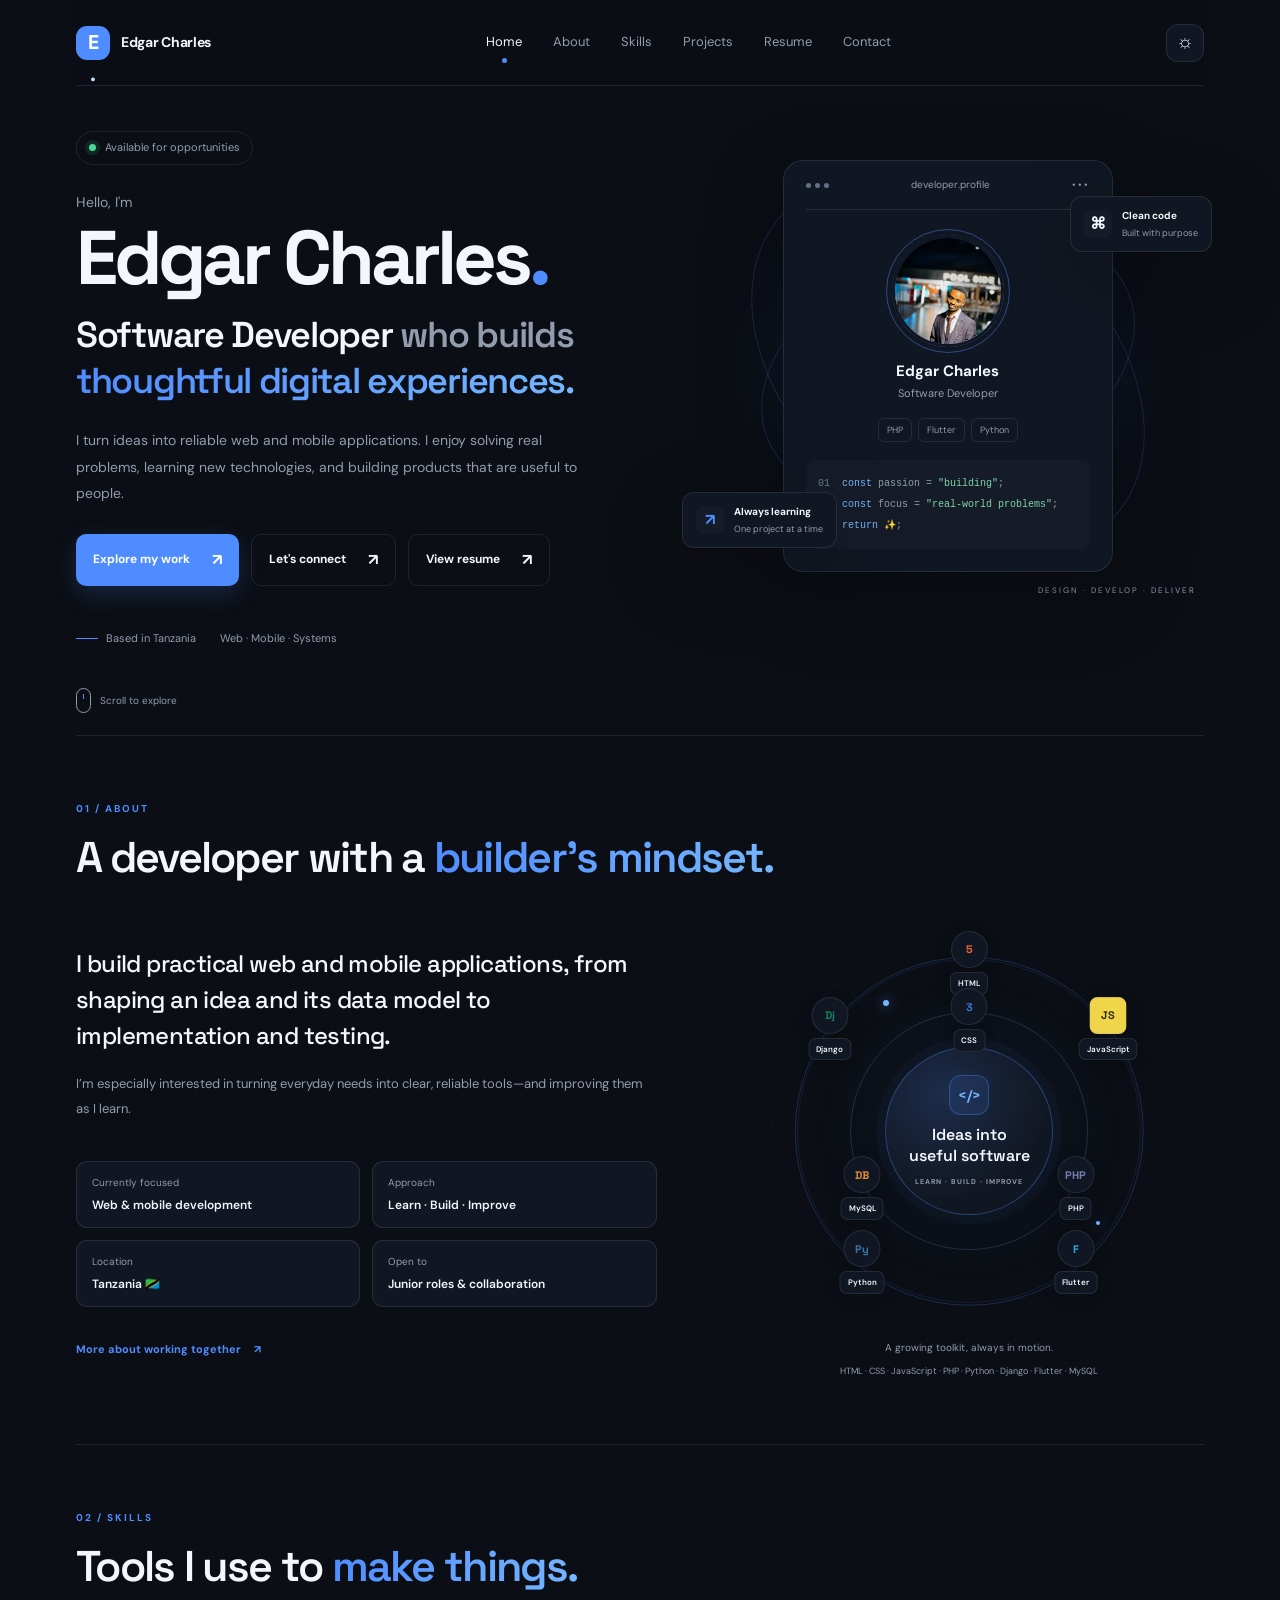
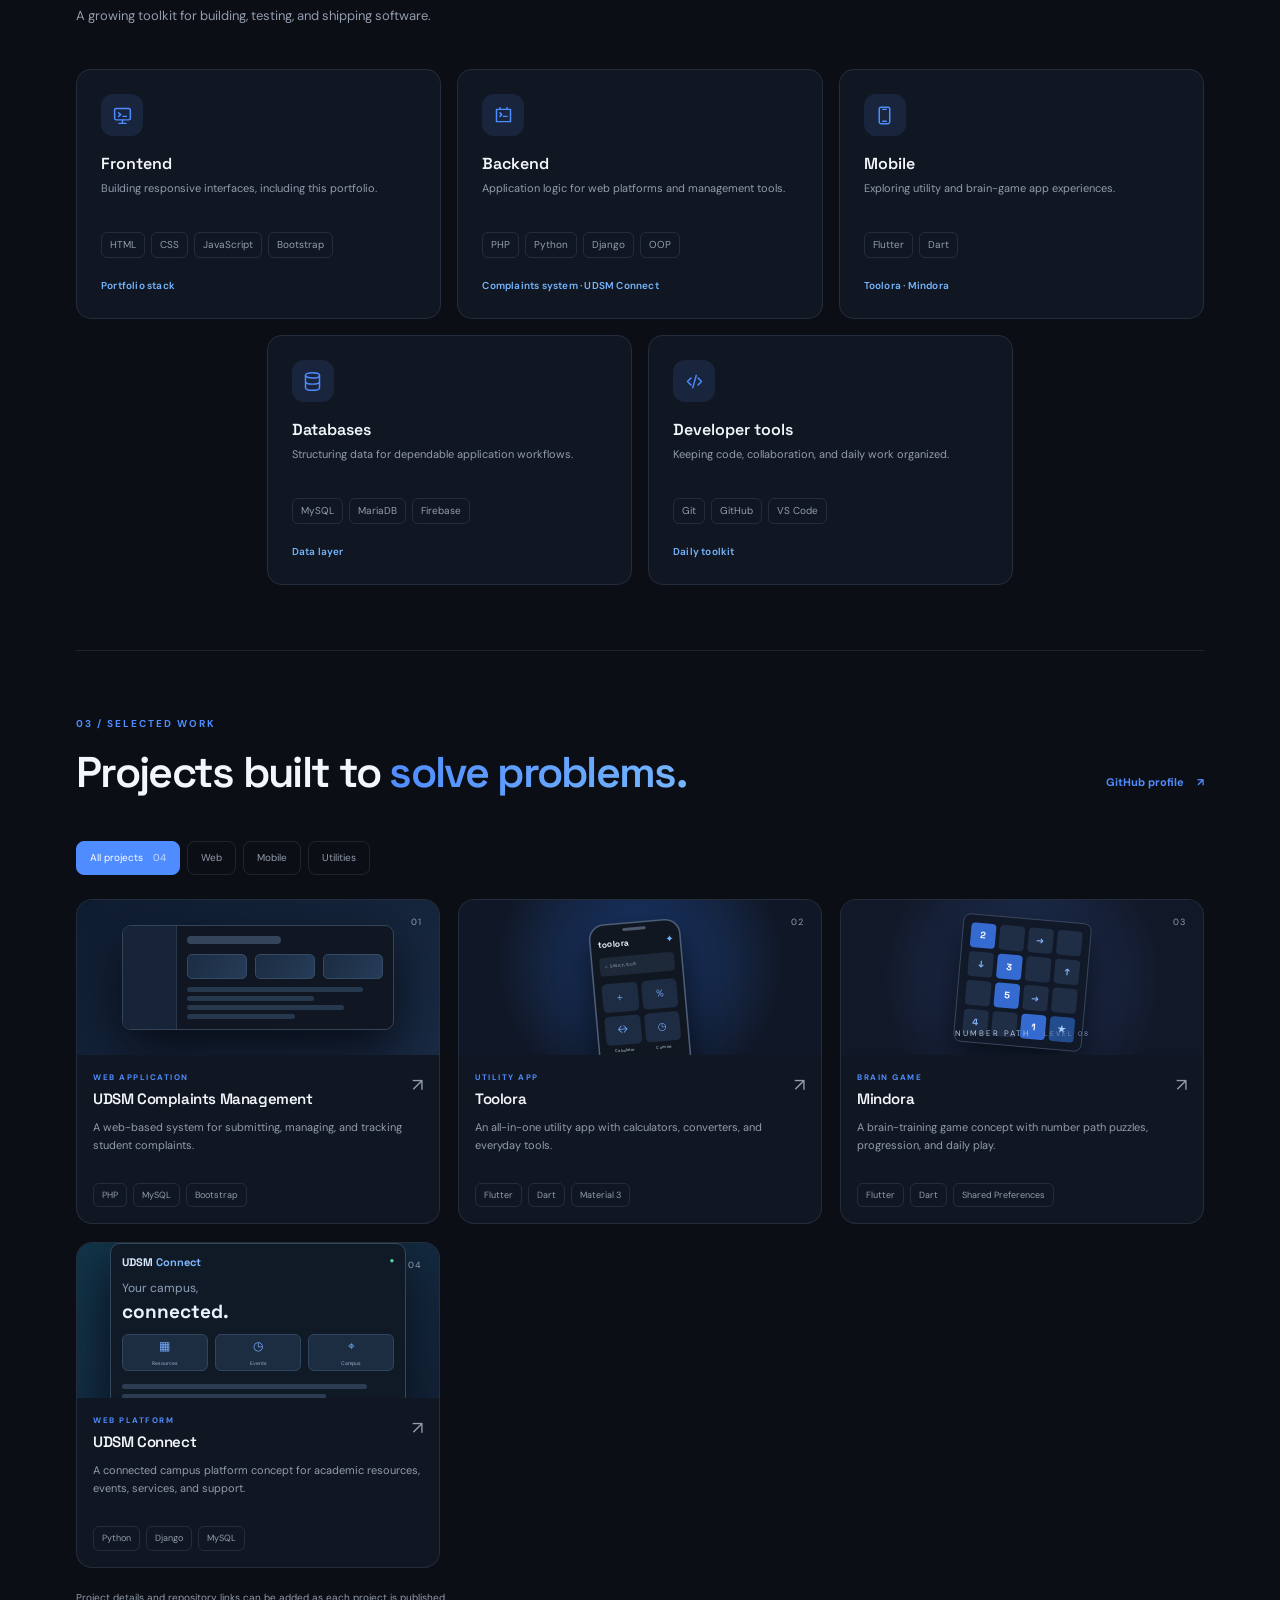
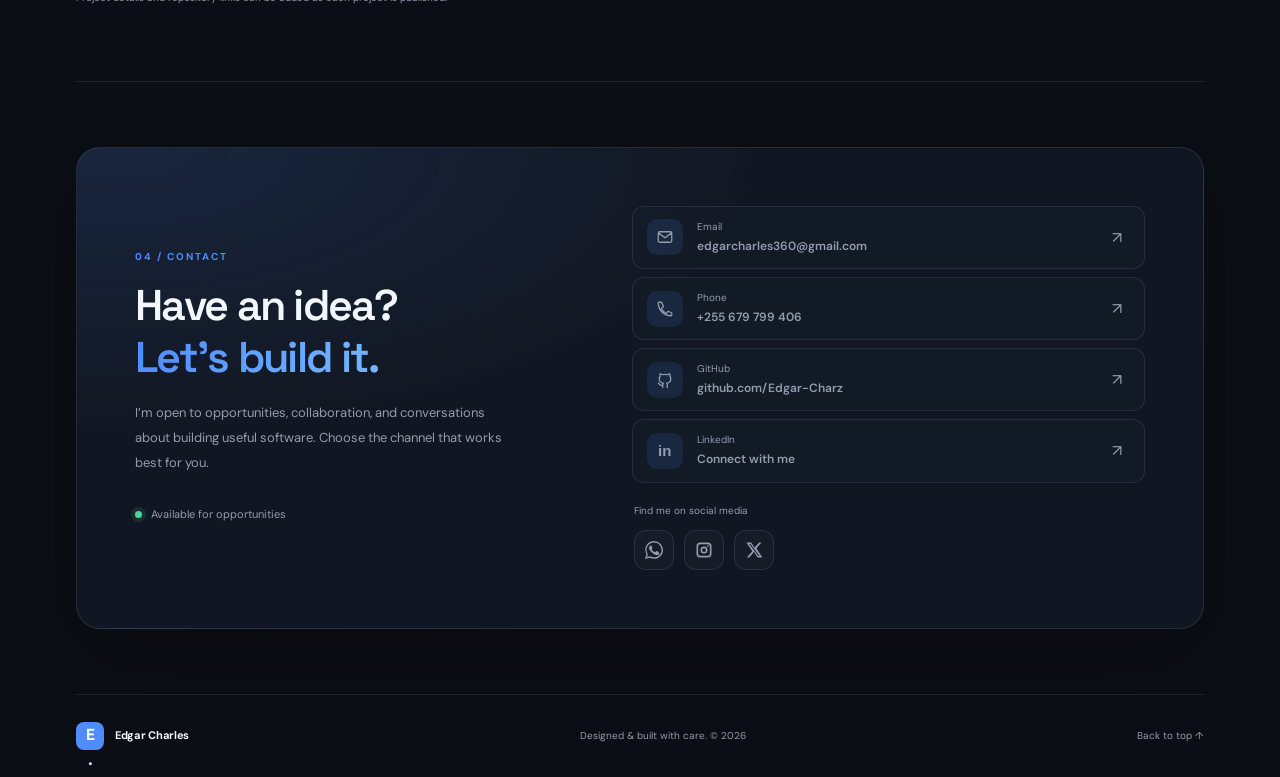
==== commit 13e18c0b: "Add mobile role card and technology orbit section to index.html; update styles for responsiveness" ====
--- a/index.html
+++ b/index.html
@@ -122,6 +122,10 @@
                 <div><b>03</b><span>return</span> <strong>✨</strong>;</div>
               </div>
             </div>
+            <div class="mobile-role-card">
+              <span class="mobile-role-icon" aria-hidden="true">✦</span>
+              <span><strong>Software Developer</strong><small>Web · Mobile · Systems</small></span>
+            </div>
             <div class="float-chip chip-top">
               <span class="chip-icon">⌘</span
               ><span>Clean code<br /><small>Built with purpose</small></span>
@@ -179,95 +183,48 @@
                 >
               </div>
             </div>
-            <div class="about-carousel" aria-label="Personal photo slideshow">
-              <div class="about-slides">
-                <div class="about-slide active">
-                  <img
-                    src="assets/images/about-1.JPG"
-                    alt="Personal photo 1"
-                    loading="lazy"
-                    onerror="
-                      this.style.display = 'none';
-                      this.nextElementSibling.style.display = 'flex';
-                    "
-                  /><span class="slide-placeholder"
-                    ><b>01</b><small>Add your photo</small
-                    ><em>assets/images/about-1.JPG</em></span
-                  >
-                  <div class="photo-caption">
-                    <strong>More than a developer</strong
-                    ><span>A little glimpse of me</span>
-                  </div>
-                </div>
-                <div class="about-slide">
-                  <img
-                    src="assets/images/about-2.JPG"
-                    alt="Personal photo 2"
-                    loading="lazy"
-                    onerror="
-                      this.style.display = 'none';
-                      this.nextElementSibling.style.display = 'flex';
-                    "
-                  /><span class="slide-placeholder"
-                    ><b>02</b><small>Add your photo</small
-                    ><em>assets/images/about-2.JPG</em></span
-                  >
-                  <div class="photo-caption">
-                    <strong>Curious by nature</strong
-                    ><span>Learning, exploring, growing</span>
-                  </div>
-                </div>
-                <div class="about-slide">
-                  <img
-                    src="assets/images/about-3.JPG"
-                    alt="Personal photo 3"
-                    loading="lazy"
-                    onerror="
-                      this.style.display = 'none';
-                      this.nextElementSibling.style.display = 'flex';
-                    "
-                  /><span class="slide-placeholder"
-                    ><b>03</b><small>Add your photo</small
-                    ><em>assets/images/about-3.JPG</em></span
-                  >
-                  <div class="photo-caption">
-                    <strong>Life beyond the code</strong
-                    ><span>Personal moments and memories</span>
-                  </div>
-                </div>
-                <button
-                  class="about-slide-arrow prev"
-                  type="button"
-                  aria-label="Previous photo"
-                >
-                  ‹</button
-                ><button
-                  class="about-slide-arrow next"
-                  type="button"
-                  aria-label="Next photo"
-                >
-                  ›
-                </button>
-              </div>
-              <div class="about-carousel-footer">
-                <div class="about-dots" role="group" aria-label="Choose photo">
-                  <button
-                    class="about-dot active"
-                    aria-label="Show photo 1"
-                    type="button"
-                  ></button
-                  ><button
-                    class="about-dot"
-                    aria-label="Show photo 2"
-                    type="button"
-                  ></button
-                  ><button
-                    class="about-dot"
-                    aria-label="Show photo 3"
-                    type="button"
-                  ></button>
-                </div>
-              </div>
+            <div
+              class="technology-orbit"
+              role="img"
+              aria-label="HTML, CSS, JavaScript, PHP, Python, Django, Flutter, and MySQL orbit around a message about building useful software."
+            >
+              <div class="orbit-stage" aria-hidden="true">
+                <div class="tech-orbit tech-orbit-outer"></div>
+                <div class="tech-orbit tech-orbit-inner"></div>
+                <span class="tech-node" style="--x: 50%; --y: 9%">
+                  <span class="tech-badge tech-html">5</span><span class="tech-label">HTML</span>
+                </span>
+                <span class="tech-node" style="--x: 84%; --y: 25%">
+                  <span class="tech-badge tech-js">JS</span><span class="tech-label">JavaScript</span>
+                </span>
+                <span class="tech-node" style="--x: 76%; --y: 82%">
+                  <span class="tech-badge tech-flutter">F</span><span class="tech-label">Flutter</span>
+                </span>
+                <span class="tech-node" style="--x: 24%; --y: 82%">
+                  <span class="tech-badge tech-python">Py</span><span class="tech-label">Python</span>
+                </span>
+                <span class="tech-node" style="--x: 16%; --y: 25%">
+                  <span class="tech-badge tech-django">Dj</span><span class="tech-label">Django</span>
+                </span>
+                <span class="tech-node" style="--x: 50%; --y: 23%">
+                  <span class="tech-badge tech-css">3</span><span class="tech-label">CSS</span>
+                </span>
+                <span class="tech-node" style="--x: 76%; --y: 64%">
+                  <span class="tech-badge tech-php">PHP</span><span class="tech-label">PHP</span>
+                </span>
+                <span class="tech-node" style="--x: 24%; --y: 64%">
+                  <span class="tech-badge tech-mysql">DB</span><span class="tech-label">MySQL</span>
+                </span>
+                <div class="orbit-center">
+                  <span class="orbit-center-icon">&lt;/&gt;</span>
+                  <strong>Ideas into<br />useful software</strong>
+                  <small>LEARN · BUILD · IMPROVE</small>
+                </div>
+                <span class="orbit-spark orbit-spark-one"></span>
+                <span class="orbit-spark orbit-spark-two"></span>
+              </div>
+              <p class="orbit-caption">A growing toolkit, always in motion.</p>
+              <p class="orbit-accessible-list">HTML · CSS · JavaScript · PHP · Python · Django · Flutter · MySQL</p>
             </div>
           </div>
         </section>
@@ -373,7 +330,7 @@
             </div>
             <a
               class="text-link"
-              href="https://github.com/"
+              href="https://github.com/Edgar-Charz"
               target="_blank"
               rel="noreferrer"
               >GitHub profile <span>↗</span></a
--- a/style.css
+++ b/style.css
@@ -165,6 +165,10 @@
  .about-grid{gap:28px}
  .contact-panel{padding:35px;gap:35px}
 }
+@media(min-width:901px) and (max-width:1100px){
+ .hero-visual .orbit-one{width:310px;height:210px}
+ .hero-visual .orbit-two{width:340px;height:240px}
+}
 @media(max-width:650px){
  .site-shell{padding:0 19px}
  .topbar{height:72px}
@@ -338,3 +342,156 @@
  .contact-panel.reveal .contact-link,.contact-panel.reveal .contact-socials{opacity:1;transform:none;transition:none}
  .contact-link:hover,.social-icon-links a:hover{transform:none}
 }
+
+.profile-photo-caption,.mobile-role-card{display:none}
+@media(max-width:650px){
+ .hero-visual{width:min(100%,430px);height:auto;min-height:0;margin-inline:auto}
+ .profile-card{width:100%}
+ .hero-visual::before,.hero-visual::after{position:absolute;z-index:0;display:block;content:""}
+ .hero-visual::before{top:12px;right:4px;width:94px;height:94px;border:1px solid rgba(79,140,255,.32);border-radius:50%;background:rgba(79,140,255,.08)}
+ .hero-visual::after{bottom:42px;left:2px;width:58px;height:58px;border:1px solid rgba(79,140,255,.28);transform:rotate(18deg)}
+ .profile-photo-frame{position:relative;width:min(412px,calc(100vw - 74px));height:min(500px,112vw);min-height:350px;aspect-ratio:auto;margin:0 auto 14px;border-radius:2px;overflow:hidden}
+ .profile-photo{object-fit:cover;object-position:center 25%}
+ .mobile-role-card{position:absolute;z-index:4;right:0;bottom:55px;display:flex;align-items:center;gap:10px;padding:12px 14px;border:1px solid var(--line);background:var(--surface);box-shadow:var(--shadow);font-size:10px}
+ .mobile-role-icon{display:grid;width:29px;height:29px;place-items:center;border-radius:50%;background:rgba(79,140,255,.13);color:var(--blue2);font-size:15px}
+ .mobile-role-card strong,.mobile-role-card small{display:block}
+ .mobile-role-card strong{font-size:11px;font-weight:700}
+ .mobile-role-card small{margin-top:3px;color:var(--muted);font-size:9px}
+ .profile-card-name,.profile-card-role{display:none}
+}
+
+.technology-orbit{
+ grid-column:2;
+ grid-row:1;
+ align-self:center;
+ min-width:0;
+ text-align:center;
+}
+.orbit-stage{
+ position:relative;
+ display:grid;
+ width:min(100%,410px);
+ aspect-ratio:1;
+ place-items:center;
+ margin-inline:auto;
+ isolation:isolate;
+ container-type:inline-size;
+}
+.orbit-stage::before,.orbit-stage::after{
+ position:absolute;
+ border:1px solid rgba(79,140,255,.13);
+ border-radius:50%;
+ content:"";
+}
+.orbit-stage::before{inset:8%;background:radial-gradient(circle,rgba(79,140,255,.09),transparent 63%)}
+.orbit-stage::after{inset:2%;border-style:dashed;opacity:.5}
+.tech-orbit{
+ position:absolute;
+ z-index:0;
+ top:50%;
+ left:50%;
+ border:1px solid rgba(79,140,255,.24);
+ border-radius:50%;
+ transform:translate(-50%,-50%);
+ animation:orbit-ring-glow 7s ease-in-out infinite;
+}
+.tech-orbit-outer{width:85%;height:85%}
+.tech-orbit-inner{width:58%;height:58%;border-color:rgba(117,182,255,.19);animation-delay:-3.5s}
+.tech-node{
+ position:absolute;
+ z-index:3;
+ top:var(--y);
+ left:var(--x);
+ display:flex;
+ align-items:center;
+ flex-direction:column;
+ gap:4px;
+ transform:translate(-50%,-50%);
+}
+.tech-badge{
+ display:grid;
+ width:37px;
+ height:37px;
+ flex:0 0 37px;
+ place-items:center;
+ border:1px solid var(--line);
+ border-radius:50%;
+ background:var(--surface);
+ box-shadow:0 7px 20px rgba(0,0,0,.13);
+ font:700 11px 'Space Grotesk',sans-serif;
+}
+.tech-label{
+ padding:4px 7px;
+ border:1px solid var(--line);
+ border-radius:7px;
+ background:var(--surface);
+ box-shadow:0 5px 15px rgba(0,0,0,.09);
+ color:var(--text);
+ font-size:8px;
+ font-weight:600;
+ white-space:nowrap;
+}
+.tech-html{color:#e96532}
+.tech-css{color:#3478d4}
+.tech-js{border-radius:8px;background:#f0d54a;color:#302b13}
+.tech-python{color:#3776ab}
+.tech-django{color:#16835d}
+.tech-php{color:#777bb4}
+.tech-flutter{color:#2da9e8}
+.tech-mysql{color:#e28b37}
+.orbit-center{
+ position:relative;
+ z-index:2;
+ display:flex;
+ width:41%;
+ aspect-ratio:1;
+ align-items:center;
+ justify-content:center;
+ flex-direction:column;
+ gap:9px;
+ border:1px solid rgba(79,140,255,.34);
+ border-radius:50%;
+ background:radial-gradient(circle at 35% 28%,rgba(79,140,255,.18),transparent 65%),var(--surface);
+ box-shadow:0 0 0 9px rgba(79,140,255,.04),0 16px 38px rgba(0,0,0,.2);
+ text-align:center;
+}
+.orbit-center-icon{
+ display:grid;
+ width:40px;
+ height:40px;
+ place-items:center;
+ border:1px solid rgba(79,140,255,.35);
+ border-radius:12px;
+ background:rgba(79,140,255,.11);
+ color:var(--blue2);
+ font:700 14px 'Space Grotesk',monospace;
+}
+.orbit-center strong{font:600 clamp(12px,1.35vw,16px)/1.35 'Space Grotesk',sans-serif;color:var(--text)}
+.orbit-center small{color:var(--muted);font-size:7px;font-weight:700;letter-spacing:1px}
+.orbit-caption{margin:4px 0 0;color:var(--muted);font-size:10px}
+.orbit-accessible-list{margin:8px 0 0;color:var(--muted);font-size:9px;line-height:1.7}
+.orbit-spark{position:absolute;z-index:2;width:6px;height:6px;border-radius:50%;background:var(--blue2);box-shadow:0 0 12px rgba(79,140,255,.8);animation:orbit-spark-pulse 2.8s ease-in-out infinite}
+.orbit-spark-one{top:18%;left:29%}
+.orbit-spark-two{right:18%;bottom:27%;width:4px;height:4px;animation-delay:1.2s}
+@keyframes orbit-ring-glow{50%{opacity:.55}}
+@keyframes orbit-spark-pulse{50%{opacity:.35;transform:scale(.7)}}
+@media(max-width:900px){
+ .technology-orbit{grid-column:1;grid-row:auto;order:2;width:100%}
+ .technology-orbit .orbit-stage{width:min(100%,390px)}
+ .technology-orbit .about-details{order:3}
+}
+@media(max-width:650px){
+ .technology-orbit{order:2;margin-block:2px 6px}
+ .technology-orbit .orbit-stage{width:min(100%,360px)}
+ .tech-badge{width:33px;height:33px;flex-basis:33px;font-size:10px}
+ .tech-node{gap:3px}
+ .tech-label{padding:3px 5px;font-size:7px}
+ .orbit-center{width:40%;gap:7px}
+ .orbit-center-icon{width:34px;height:34px;border-radius:10px;font-size:12px}
+ .orbit-center strong{font-size:12px}
+ .orbit-center small{font-size:6px}
+ .orbit-accessible-list{max-width:320px;margin-inline:auto;font-size:8px}
+}
+@media(prefers-reduced-motion:reduce){
+ .tech-orbit,.orbit-spark{animation:none}
+}
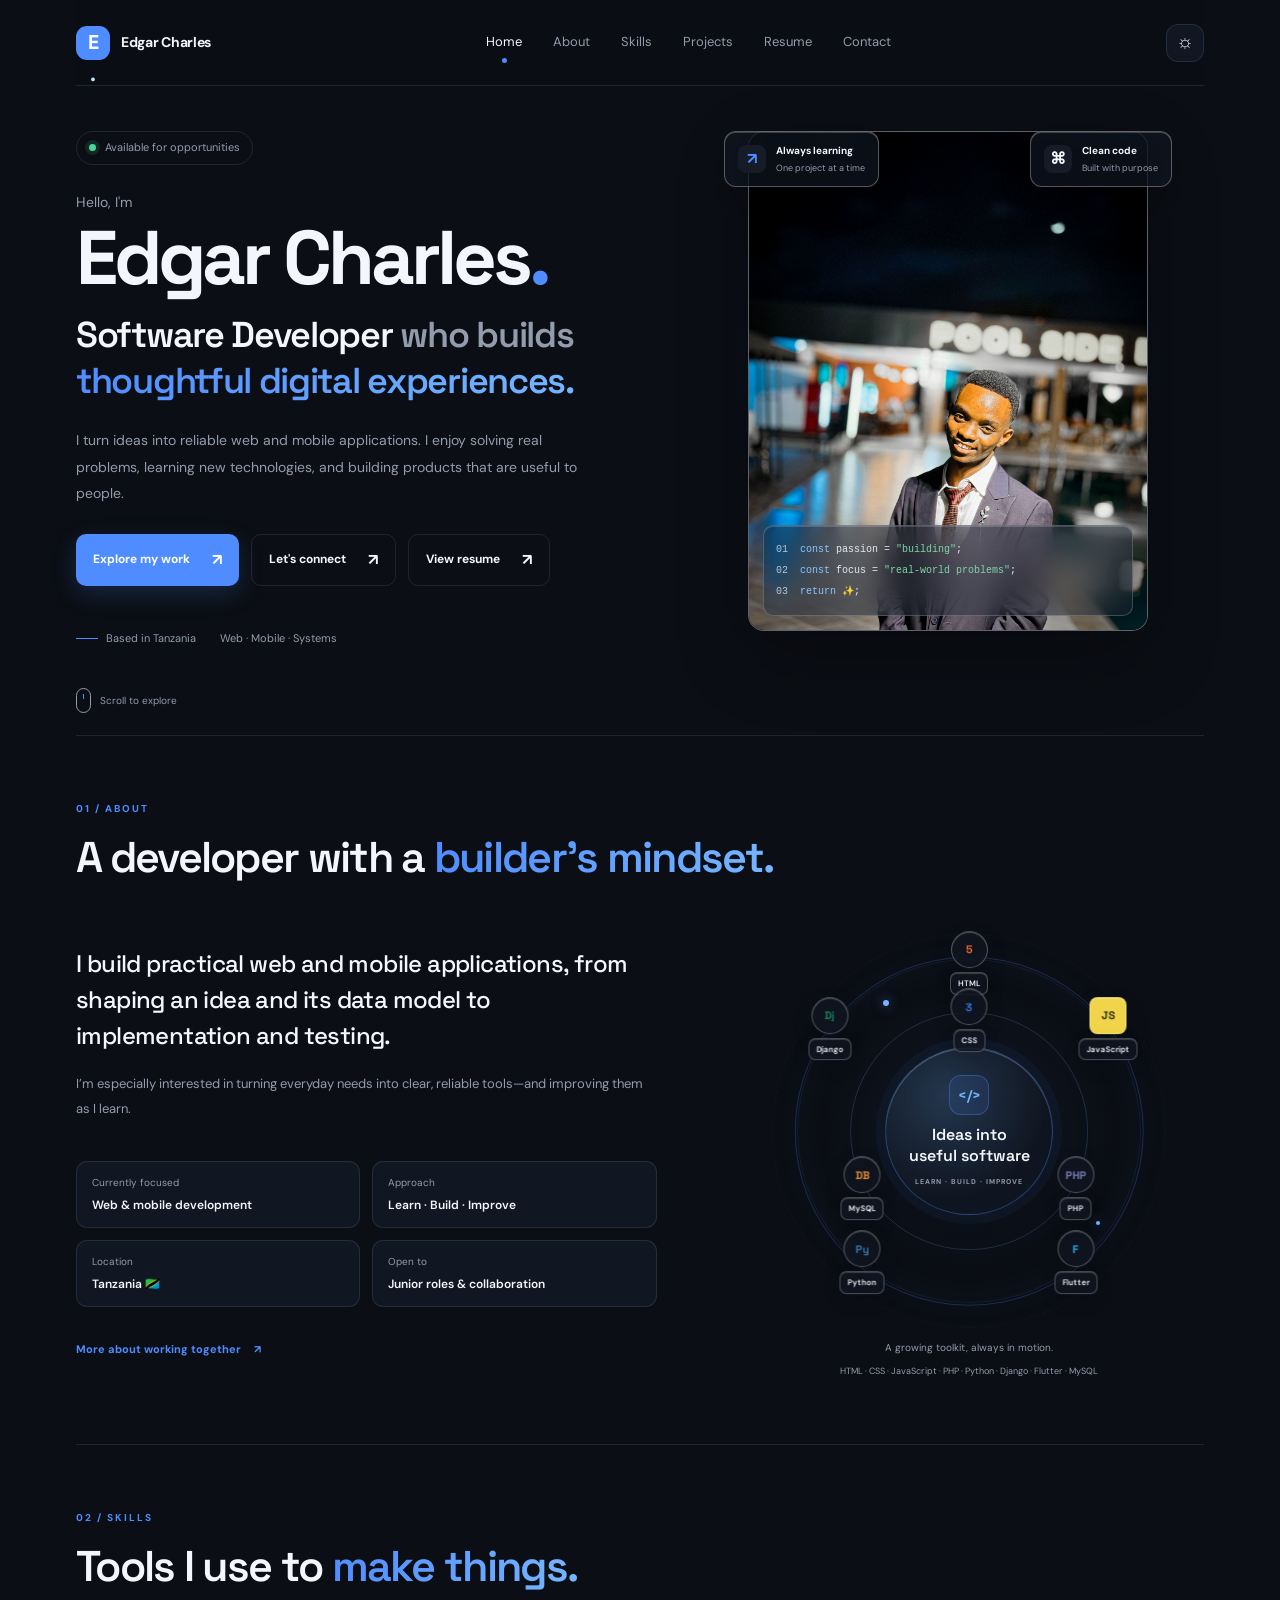
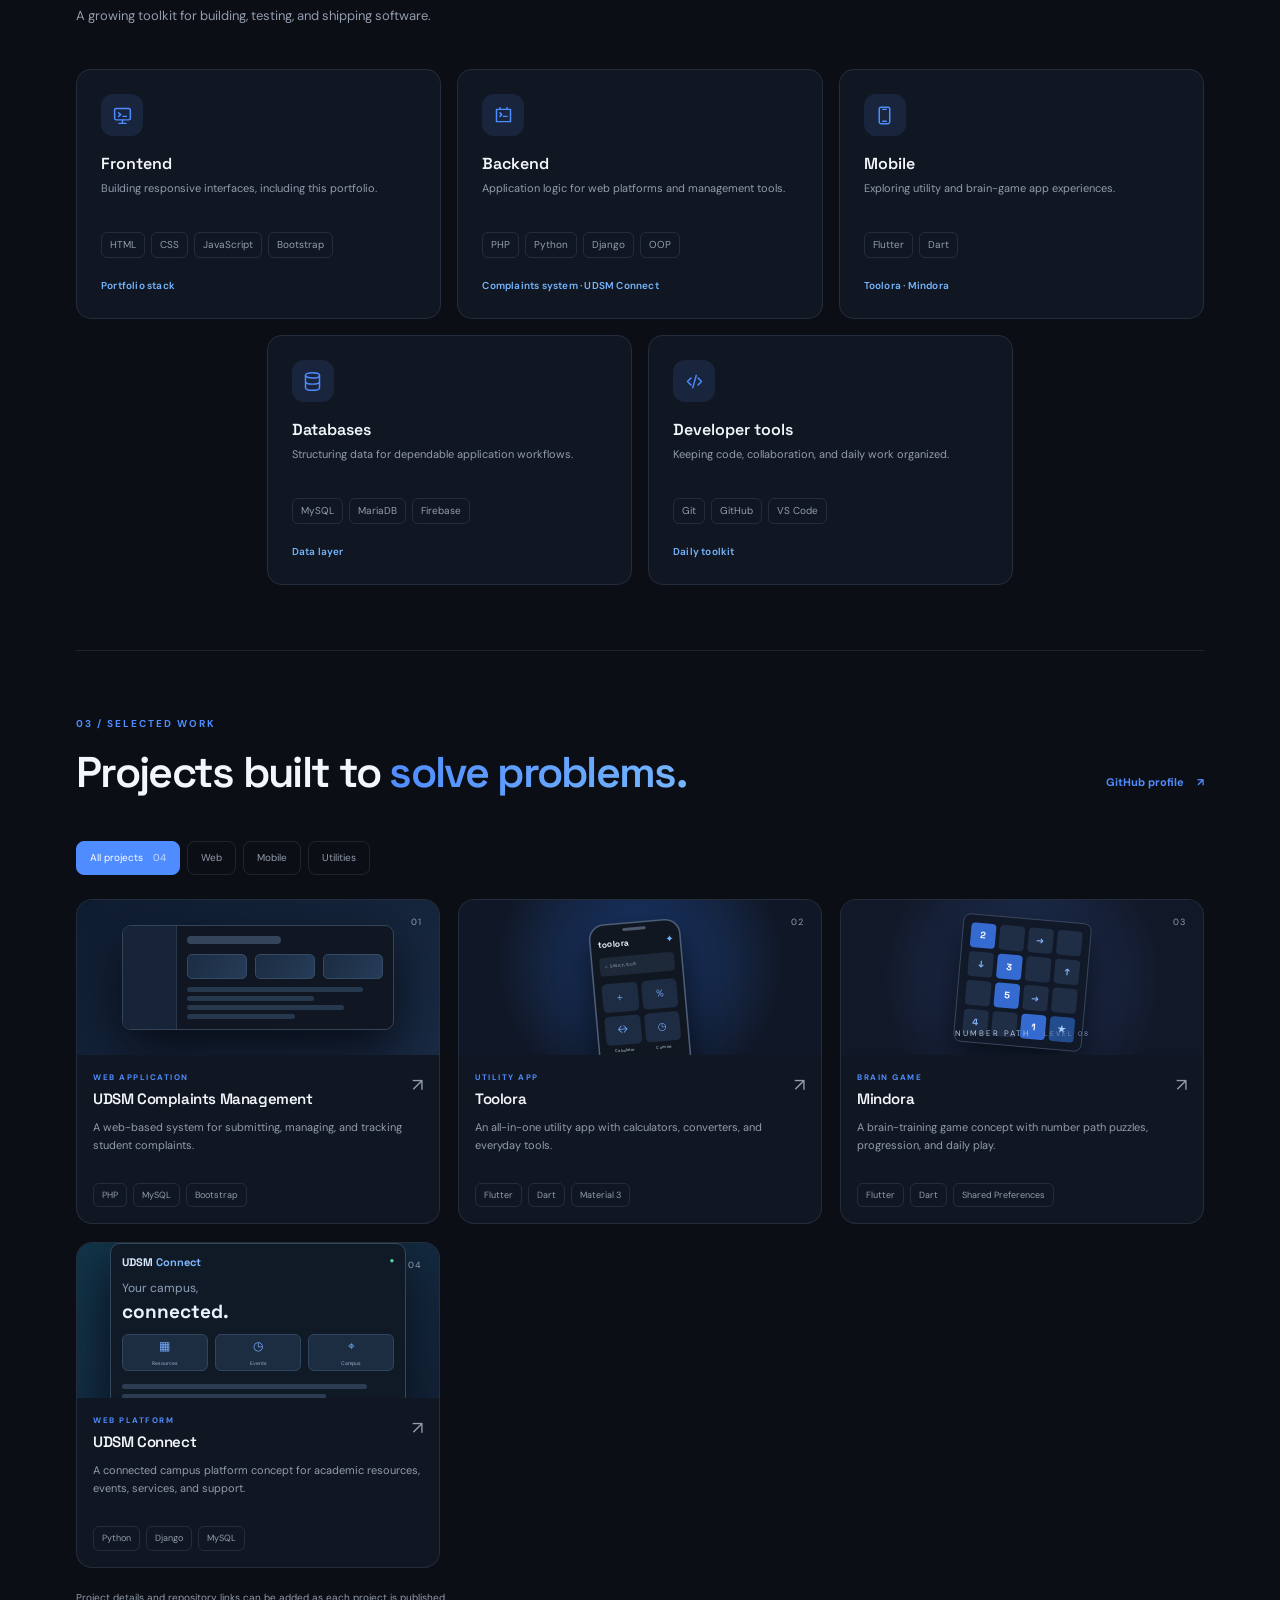
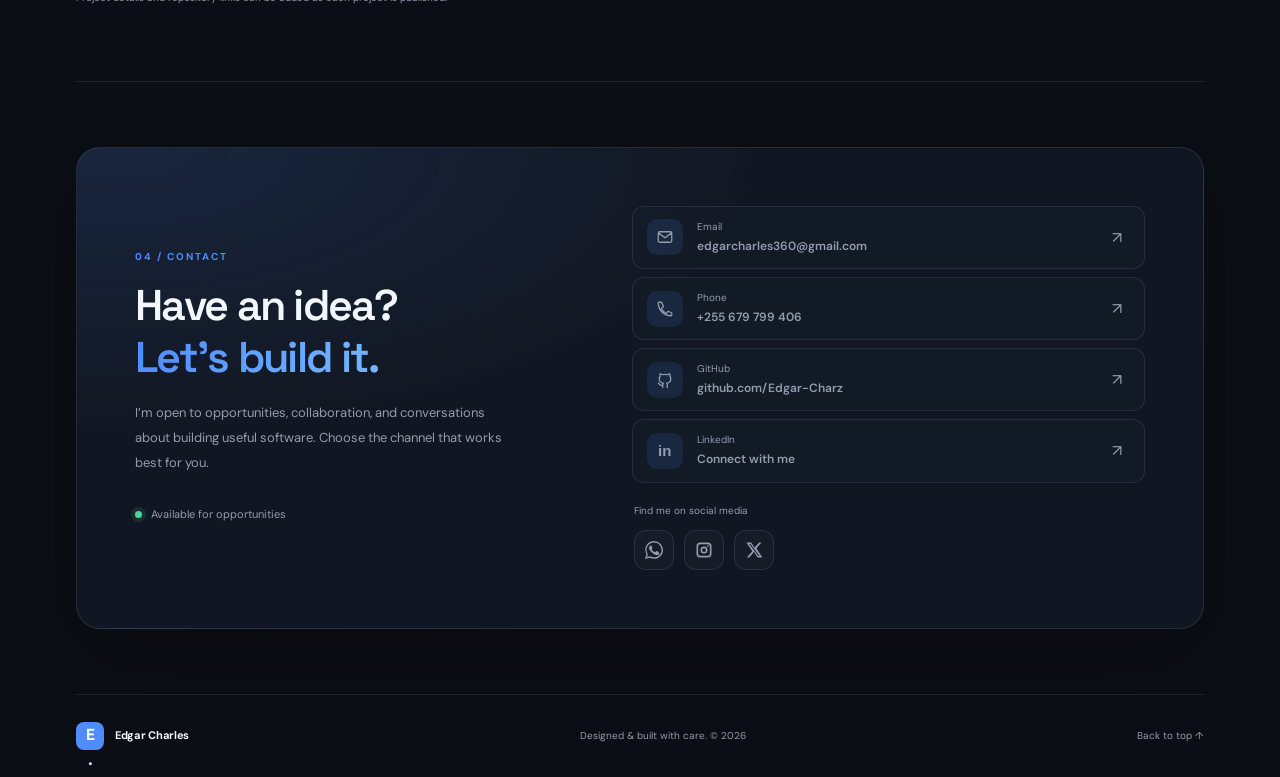
==== commit db553773: "Add favicon and update profile card styles for improved layout" ====
--- a/index.html
+++ b/index.html
@@ -8,6 +8,7 @@
       content="Edgar Charles — Software Developer building useful web and mobile applications."
     />
     <title>Edgar Charles | Software Developer</title>
+    <link rel="icon" type="image/png" sizes="256x256" href="assets/images/edgar-favicon.png" />
     <link rel="preconnect" href="https://fonts.googleapis.com" />
     <link rel="preconnect" href="https://fonts.gstatic.com" crossorigin />
     <link
@@ -91,50 +92,44 @@
             <div class="visual-glow"></div>
             <div class="orbit orbit-one"></div>
             <div class="orbit orbit-two"></div>
-            <div class="profile-card">
-              <div class="card-top">
-                <span class="window-dots"><i></i><i></i><i></i></span
-                ><span>developer.profile</span
-                ><span class="card-menu">•••</span>
-              </div>
-              <div class="avatar-placeholder profile-photo-frame">
-                <img
-                  class="profile-photo"
-                  src="assets/images/profile.JPG"
-                  alt="Edgar Charles"
-                  onerror="this.style.display = 'none'"
-                /><span class="avatar-fallback">EC</span>
-                <div class="avatar-ring"></div>
-              </div>
-              <div class="profile-card-name">Edgar Charles</div>
-              <div class="profile-card-role">Software Developer</div>
-              <div class="profile-tags">
-                <span>PHP</span><span>Flutter</span><span>Python</span>
-              </div>
-              <div class="code-lines">
-                <div>
-                  <b>01</b><span>const</span> passion = <em>"building"</em>;
-                </div>
-                <div>
-                  <b>02</b><span>const</span> focus =
-                  <em>"real-world problems"</em>;
-                </div>
-                <div><b>03</b><span>return</span> <strong>✨</strong>;</div>
-              </div>
-            </div>
-            <div class="mobile-role-card">
-              <span class="mobile-role-icon" aria-hidden="true">✦</span>
-              <span><strong>Software Developer</strong><small>Web · Mobile · Systems</small></span>
-            </div>
-            <div class="float-chip chip-top">
-              <span class="chip-icon">⌘</span
-              ><span>Clean code<br /><small>Built with purpose</small></span>
-            </div>
-            <div class="float-chip chip-bottom">
-              <span class="chip-icon blue">↗</span
-              ><span
-                >Always learning<br /><small>One project at a time</small></span
-              >
+            <div class="profile-card-wrap">
+              <div class="profile-card">
+                <div class="avatar-placeholder profile-photo-frame">
+                  <img
+                    class="profile-photo"
+                    src="assets/images/profile.JPG"
+                    alt="Edgar Charles"
+                    onerror="this.style.display = 'none'"
+                  /><span class="avatar-fallback">EC</span>
+                </div>
+                <div class="code-lines">
+                  <div>
+                    <b>01</b><span>const</span> passion = <em>"building"</em>;
+                  </div>
+                  <div>
+                    <b>02</b><span>const</span> focus =
+                    <em>"real-world problems"</em>;
+                  </div>
+                  <div><b>03</b><span>return</span> <strong>✨</strong>;</div>
+                </div>
+                <div class="mobile-role-card">
+                  <span class="mobile-role-icon">✦</span>
+                  <span>
+                    <strong>Software Developer</strong>
+                    <small>Web · Mobile · Systems</small>
+                  </span>
+                </div>
+              </div>
+              <div class="float-chip chip-top">
+                <span class="chip-icon">⌘</span
+                ><span>Clean code<br /><small>Built with purpose</small></span>
+              </div>
+              <div class="float-chip chip-bottom">
+                <span class="chip-icon blue">↗</span
+                ><span
+                  >Always learning<br /><small>One project at a time</small></span
+                >
+              </div>
             </div>
             <div class="visual-caption">DESIGN · DEVELOP · DELIVER</div>
           </div>
--- a/style.css
+++ b/style.css
@@ -44,8 +44,8 @@
 .hero-copy{animation:fade-up .7s ease-out both}
 .hero-visual{animation:hero-arrive .85s .12s ease-out both}
 .orbit-one,.orbit-two{animation:orbit-breathe 7s ease-in-out infinite alternate}
-.chip-top{animation:chip-float 4s ease-in-out infinite}
-.chip-bottom{animation:chip-float 4.5s .5s ease-in-out infinite}
+.chip-top{animation:chip-travel 18s ease-in-out infinite alternate}
+.chip-bottom{animation:chip-travel 18s ease-in-out infinite alternate-reverse}
 .reveal{opacity:0;transform:translateY(18px);transition:opacity .65s ease,transform .65s ease}
 .reveal.is-visible{opacity:1;transform:translateY(0)}
 .skill-card:nth-child(2),.project-card:nth-child(2){transition-delay:.08s}
@@ -54,7 +54,7 @@
 @keyframes fade-up{from{opacity:0;transform:translateY(18px)}to{opacity:1;transform:translateY(0)}}
 @keyframes hero-arrive{from{opacity:0;translate:0 14px}to{opacity:1;translate:0 0}}
 @keyframes orbit-breathe{from{opacity:.55}to{opacity:1}}
-@keyframes chip-float{0%,100%{translate:0 0}50%{translate:0 -5px}}
+@keyframes chip-travel{from{translate:0 0}to{translate:0 calc(100cqh - 100% - 112px)}}
 
 /* Core layout and typography */
 *{box-sizing:border-box}
@@ -100,32 +100,31 @@
 .orbit{position:absolute;border:1px solid rgba(95,153,255,.18);border-radius:50%;transform:rotate(-22deg)}
 .orbit-one{width:390px;height:250px}
 .orbit-two{width:450px;height:310px;transform:rotate(42deg)}
-.profile-card{position:relative;width:min(330px,85%);padding:0 22px 22px;border:1px solid var(--line);border-radius:20px;background:var(--surface);box-shadow:var(--shadow);z-index:2;overflow:hidden}
-.card-top{height:49px;border-bottom:1px solid var(--line);display:flex;align-items:center;justify-content:space-between;color:var(--muted);font-size:10px}
+.profile-card{position:relative;width:min(400px,92%);padding:0 0 18px;border:1px solid var(--line);border-radius:20px;background:var(--surface);box-shadow:var(--shadow);z-index:2;overflow:hidden}
+.profile-card-wrap{position:relative;width:min(400px,92%);aspect-ratio:4/5;container-type:size}
+.card-top{height:49px;padding:0 22px;border-bottom:1px solid var(--line);display:flex;align-items:center;justify-content:space-between;color:var(--muted);font-size:10px}
 .window-dots{display:flex;gap:4px}
 .window-dots i{width:5px;height:5px;border-radius:50%;background:#647084}
 .card-menu{letter-spacing:2px}
 .avatar-placeholder{width:84px;height:84px;border-radius:50%;margin:25px auto 12px;background:linear-gradient(145deg,#182e4d,#4f8cff);display:grid;place-items:center;position:relative;color:white;font:700 28px 'Space Grotesk'}
-.profile-photo-frame{width:112px;height:112px;overflow:visible}
-.profile-photo{position:absolute;inset:0;width:100%;height:100%;object-fit:cover;border-radius:50%;z-index:1;border:3px solid var(--surface)}
+.profile-photo-frame{position:relative;width:100%;height:auto;aspect-ratio:1/1;margin:0;border-radius:0;overflow:hidden;background:var(--surface2)}
+.profile-photo{position:absolute;inset:0;width:100%;height:100%;object-fit:cover;object-position:center 25%;border-radius:0;z-index:1;border:0}
 .avatar-fallback{position:relative;z-index:0}
-.avatar-ring{position:absolute;inset:-6px;border:1px solid rgba(79,140,255,.45);border-radius:50%}
-.profile-card-name{text-align:center;font-weight:700;font-size:15px}
-.profile-card-role{text-align:center;color:var(--muted);font-size:11px;margin-top:2px}
-.profile-tags{display:flex;justify-content:center;gap:6px;margin:15px 0 18px}
+.avatar-ring{display:none}
+.profile-card-name,.profile-card-role,.profile-tags{display:none}
 .profile-tags span,.skill-tags span,.project-stack span{font-size:9px;border:1px solid var(--line);padding:4px 8px;border-radius:6px;color:var(--muted)}
-.code-lines{padding:13px 12px;background:var(--surface2);border-radius:10px;font:10px/2.1 monospace;color:var(--muted)}
+.code-lines{margin:16px 22px 0;padding:13px 12px;background:var(--surface2);border-radius:10px;font:10px/2.1 monospace;color:var(--muted)}
 .code-lines div{white-space:nowrap}
 .code-lines b{color:#68788e;font-weight:400;margin-right:12px}
 .code-lines span{color:var(--blue2)}
 .code-lines em{color:#7dd6a6;font-style:normal}
 .code-lines strong{color:#ffd77c}
-.float-chip{position:absolute;z-index:3;display:flex;align-items:center;gap:10px;background:var(--surface);border:1px solid var(--line);box-shadow:var(--shadow);border-radius:12px;padding:11px 13px;font-size:10px;font-weight:700}
+.float-chip{position:absolute;z-index:3;display:flex;align-items:center;gap:10px;background:color-mix(in srgb,var(--surface) 62%,transparent);border:1px solid rgba(255,255,255,.3);box-shadow:0 12px 32px rgba(0,0,0,.2),inset 0 1px 0 rgba(255,255,255,.2);backdrop-filter:blur(16px);-webkit-backdrop-filter:blur(16px);border-radius:12px;padding:11px 13px;font-size:10px;font-weight:700}
 .float-chip small{display:block;color:var(--muted);font-weight:400;margin-top:2px;font-size:9px}
 .chip-icon{width:28px;height:28px;border-radius:8px;display:grid;place-items:center;background:var(--surface2);font-size:16px}
 .chip-icon.blue{color:var(--blue)}
-.chip-top{top:65px;right:-8px}
-.chip-bottom{bottom:53px;left:-10px}
+.chip-top{top:0;right:-24px}
+.chip-bottom{top:0;bottom:auto;left:-24px}
 .visual-caption{position:absolute;bottom:4px;right:8px;font-size:8px;letter-spacing:2px;color:var(--muted)}
 .scroll-cue{position:absolute;bottom:22px;left:0;font-size:10px;color:var(--muted);display:flex;align-items:center;gap:9px}
 .scroll-cue span{height:25px;width:15px;border:1px solid var(--muted);border-radius:9px;position:relative}
@@ -183,17 +182,18 @@
  .hero h1{font-size:57px}
  .hero h2{font-size:27px}
  .hero-visual{transform:none}
- .profile-card{width:min(280px,100%);padding:0;background:transparent;border:0;box-shadow:none;overflow:visible}
- .card-top,.profile-tags,.code-lines{display:none}
- .profile-photo-frame{width:min(245px,75vw);height:auto;aspect-ratio:3/4;margin:0 auto 14px;border-radius:20px;overflow:hidden;background:linear-gradient(145deg,#182e4d,#4f8cff);box-shadow:0 16px 42px rgba(0,0,0,.32);font-size:0}
- .profile-photo{object-fit:cover;object-position:center;border-radius:inherit;border:0}
+ .profile-card-wrap{width:min(412px,100%)}
+ .profile-card{width:100%;padding:0 0 16px;background:var(--surface);border:1px solid var(--line);border-radius:0;box-shadow:var(--shadow);overflow:hidden}
+ .profile-tags{display:none}
+ .card-top,.float-chip{display:none}
+ .code-lines{display:none}
+ .profile-photo-frame{width:100%;height:min(500px,112vw);min-height:350px;aspect-ratio:auto;margin:0;border-radius:0;overflow:hidden;background:linear-gradient(145deg,#182e4d,#4f8cff);box-shadow:none;font-size:0}
+ .profile-photo{object-fit:cover;object-position:center 25%;border-radius:0;border:0}
  .avatar-fallback{font-size:0}
  .avatar-ring{inset:-7px;border-radius:25px;border-color:rgba(79,140,255,.55)}
- .profile-card-name{font-size:18px}
- .profile-card-role{font-size:12px}
- .orbit-one{width:330px;height:220px}
- .orbit-two{width:350px;height:260px}
- .float-chip,.visual-caption{display:none}
+ .orbit-one{width:100%;height:100%;transform:none}
+ .orbit-two{width:96%;height:94%;transform:none}
+ .visual-caption{display:none}
  .scroll-cue{bottom:18px}
  .section{padding:52px 0}
  .section-heading h2,.contact-panel h2{font-size:31px}
@@ -346,19 +346,68 @@
 .profile-photo-caption,.mobile-role-card{display:none}
 @media(max-width:650px){
  .hero-visual{width:min(100%,430px);height:auto;min-height:0;margin-inline:auto}
+ .hero-visual{isolation:isolate;background:radial-gradient(ellipse at center,rgba(79,140,255,.1),transparent 72%)}
+ .hero-visual .visual-glow{z-index:0;width:96%;height:94%;background:radial-gradient(ellipse,rgba(79,140,255,.28),rgba(67,110,210,.12) 48%,transparent 72%);filter:blur(38px)}
+ .hero-visual .orbit{z-index:0;border-color:rgba(117,182,255,.3);box-shadow:0 0 24px rgba(79,140,255,.11)}
+ .hero-visual .orbit-one{animation-duration:12s}
+ .hero-visual .orbit-two{animation-duration:16s;animation-direction:alternate-reverse}
+ .profile-card-wrap{z-index:2;width:min(412px,calc(100% - 44px));margin-inline:auto}
  .profile-card{width:100%}
  .hero-visual::before,.hero-visual::after{position:absolute;z-index:0;display:block;content:""}
- .hero-visual::before{top:12px;right:4px;width:94px;height:94px;border:1px solid rgba(79,140,255,.32);border-radius:50%;background:rgba(79,140,255,.08)}
- .hero-visual::after{bottom:42px;left:2px;width:58px;height:58px;border:1px solid rgba(79,140,255,.28);transform:rotate(18deg)}
- .profile-photo-frame{position:relative;width:min(412px,calc(100vw - 74px));height:min(500px,112vw);min-height:350px;aspect-ratio:auto;margin:0 auto 14px;border-radius:2px;overflow:hidden}
+ .hero-visual::before{top:22px;right:0;width:94px;height:94px;border:1px solid rgba(117,182,255,.4);border-radius:50%;background:radial-gradient(circle at 32% 28%,rgba(117,182,255,.2),rgba(79,140,255,.04) 66%,transparent);box-shadow:0 0 28px rgba(79,140,255,.16),inset 0 0 20px rgba(117,182,255,.09);animation:mobile-orb-glow 10s ease-in-out infinite alternate}
+ .hero-visual::after{bottom:42px;left:0;width:58px;height:58px;border:1px solid rgba(117,182,255,.34);background:linear-gradient(135deg,rgba(117,182,255,.1),transparent 65%);box-shadow:0 0 24px rgba(79,140,255,.13),inset 0 0 16px rgba(117,182,255,.08);transform:rotate(18deg)}
+ .profile-photo-frame{position:relative;width:100%;height:100%;min-height:0;aspect-ratio:auto;margin:0;border-radius:0;overflow:hidden}
  .profile-photo{object-fit:cover;object-position:center 25%}
- .mobile-role-card{position:absolute;z-index:4;right:0;bottom:55px;display:flex;align-items:center;gap:10px;padding:12px 14px;border:1px solid var(--line);background:var(--surface);box-shadow:var(--shadow);font-size:10px}
- .mobile-role-icon{display:grid;width:29px;height:29px;place-items:center;border-radius:50%;background:rgba(79,140,255,.13);color:var(--blue2);font-size:15px}
- .mobile-role-card strong,.mobile-role-card small{display:block}
- .mobile-role-card strong{font-size:11px;font-weight:700}
- .mobile-role-card small{margin-top:3px;color:var(--muted);font-size:9px}
- .profile-card-name,.profile-card-role{display:none}
-}
+ .mobile-role-card{position:absolute;z-index:4;right:-1px;bottom:34px;display:flex;align-items:center;gap:10px;padding:10px 13px;border:1px solid rgba(220,232,255,.2);background:rgba(16,23,34,.84);box-shadow:0 10px 28px rgba(0,0,0,.26);backdrop-filter:blur(12px);-webkit-backdrop-filter:blur(12px);color:#f3f6fb}
+ .mobile-role-card>span:last-child{display:grid;gap:2px}
+ .mobile-role-card strong{font-size:10px;line-height:1.3}
+ .mobile-role-card small{color:#aab6c8;font-size:8px}
+ .mobile-role-icon{display:grid;width:27px;height:27px;place-items:center;border:1px solid rgba(117,182,255,.25);border-radius:50%;background:rgba(79,140,255,.18);color:#9fcaff;font-size:12px}
+}
+@keyframes mobile-orb-glow{to{opacity:.62;transform:scale(.94)}}
+
+.profile-card{
+ position:absolute;
+ inset:0;
+ width:100%;
+ height:100%;
+ padding:0;
+ aspect-ratio:auto;
+ border-radius:16px;
+ border-color:rgba(255,255,255,.32);
+ box-shadow:0 26px 70px rgba(0,0,0,.3),inset 0 1px 0 rgba(255,255,255,.28);
+}
+@media(max-width:650px){
+ .hero-visual .profile-card{border-radius:0}
+}
+.card-top{display:none}
+.visual-caption{display:none}
+.profile-photo-frame{
+ position:absolute;
+ inset:0;
+ width:100%;
+ height:100%;
+ aspect-ratio:auto;
+}
+.profile-photo{
+ object-position:center 25%;
+}
+.code-lines{
+ position:absolute;
+ z-index:3;
+ right:14px;
+ bottom:14px;
+ left:14px;
+ margin:0;
+ border:1px solid rgba(220,232,255,.22);
+ background:rgba(22,31,45,.48);
+ color:#e4ebf5;
+ box-shadow:0 10px 28px rgba(0,0,0,.2),inset 0 1px 0 rgba(255,255,255,.16);
+ backdrop-filter:blur(16px);
+ -webkit-backdrop-filter:blur(16px);
+}
+.code-lines b{color:#b4c3d8}
+.code-lines span{color:#8dc4ff}
 
 .technology-orbit{
  grid-column:2;
@@ -376,6 +425,11 @@
  margin-inline:auto;
  isolation:isolate;
  container-type:inline-size;
+}
+.orbit-stage::before{
+ border:1px solid rgba(117,182,255,.12);
+ box-shadow:inset 0 0 36px rgba(79,140,255,.05),0 0 35px rgba(79,140,255,.04);
+ backdrop-filter:blur(2px);
 }
 .orbit-stage::before,.orbit-stage::after{
  position:absolute;
@@ -414,18 +468,22 @@
  height:37px;
  flex:0 0 37px;
  place-items:center;
- border:1px solid var(--line);
+ border:1px solid rgba(255,255,255,.28);
  border-radius:50%;
- background:var(--surface);
- box-shadow:0 7px 20px rgba(0,0,0,.13);
+ background:color-mix(in srgb,var(--surface) 68%,transparent);
+ box-shadow:0 8px 22px rgba(0,0,0,.16),inset 0 1px 0 rgba(255,255,255,.2);
+ backdrop-filter:blur(12px);
+ -webkit-backdrop-filter:blur(12px);
  font:700 11px 'Space Grotesk',sans-serif;
 }
 .tech-label{
  padding:4px 7px;
- border:1px solid var(--line);
+ border:1px solid rgba(255,255,255,.26);
  border-radius:7px;
- background:var(--surface);
- box-shadow:0 5px 15px rgba(0,0,0,.09);
+ background:color-mix(in srgb,var(--surface) 72%,transparent);
+ box-shadow:0 6px 18px rgba(0,0,0,.14),inset 0 1px 0 rgba(255,255,255,.16);
+ backdrop-filter:blur(12px);
+ -webkit-backdrop-filter:blur(12px);
  color:var(--text);
  font-size:8px;
  font-weight:600;
@@ -451,8 +509,10 @@
  gap:9px;
  border:1px solid rgba(79,140,255,.34);
  border-radius:50%;
- background:radial-gradient(circle at 35% 28%,rgba(79,140,255,.18),transparent 65%),var(--surface);
- box-shadow:0 0 0 9px rgba(79,140,255,.04),0 16px 38px rgba(0,0,0,.2);
+ background:radial-gradient(circle at 35% 28%,rgba(117,182,255,.2),transparent 65%),color-mix(in srgb,var(--surface) 66%,transparent);
+ box-shadow:0 0 0 9px rgba(79,140,255,.05),0 18px 42px rgba(0,0,0,.22),inset 0 1px 0 rgba(255,255,255,.24);
+ backdrop-filter:blur(18px);
+ -webkit-backdrop-filter:blur(18px);
  text-align:center;
 }
 .orbit-center-icon{
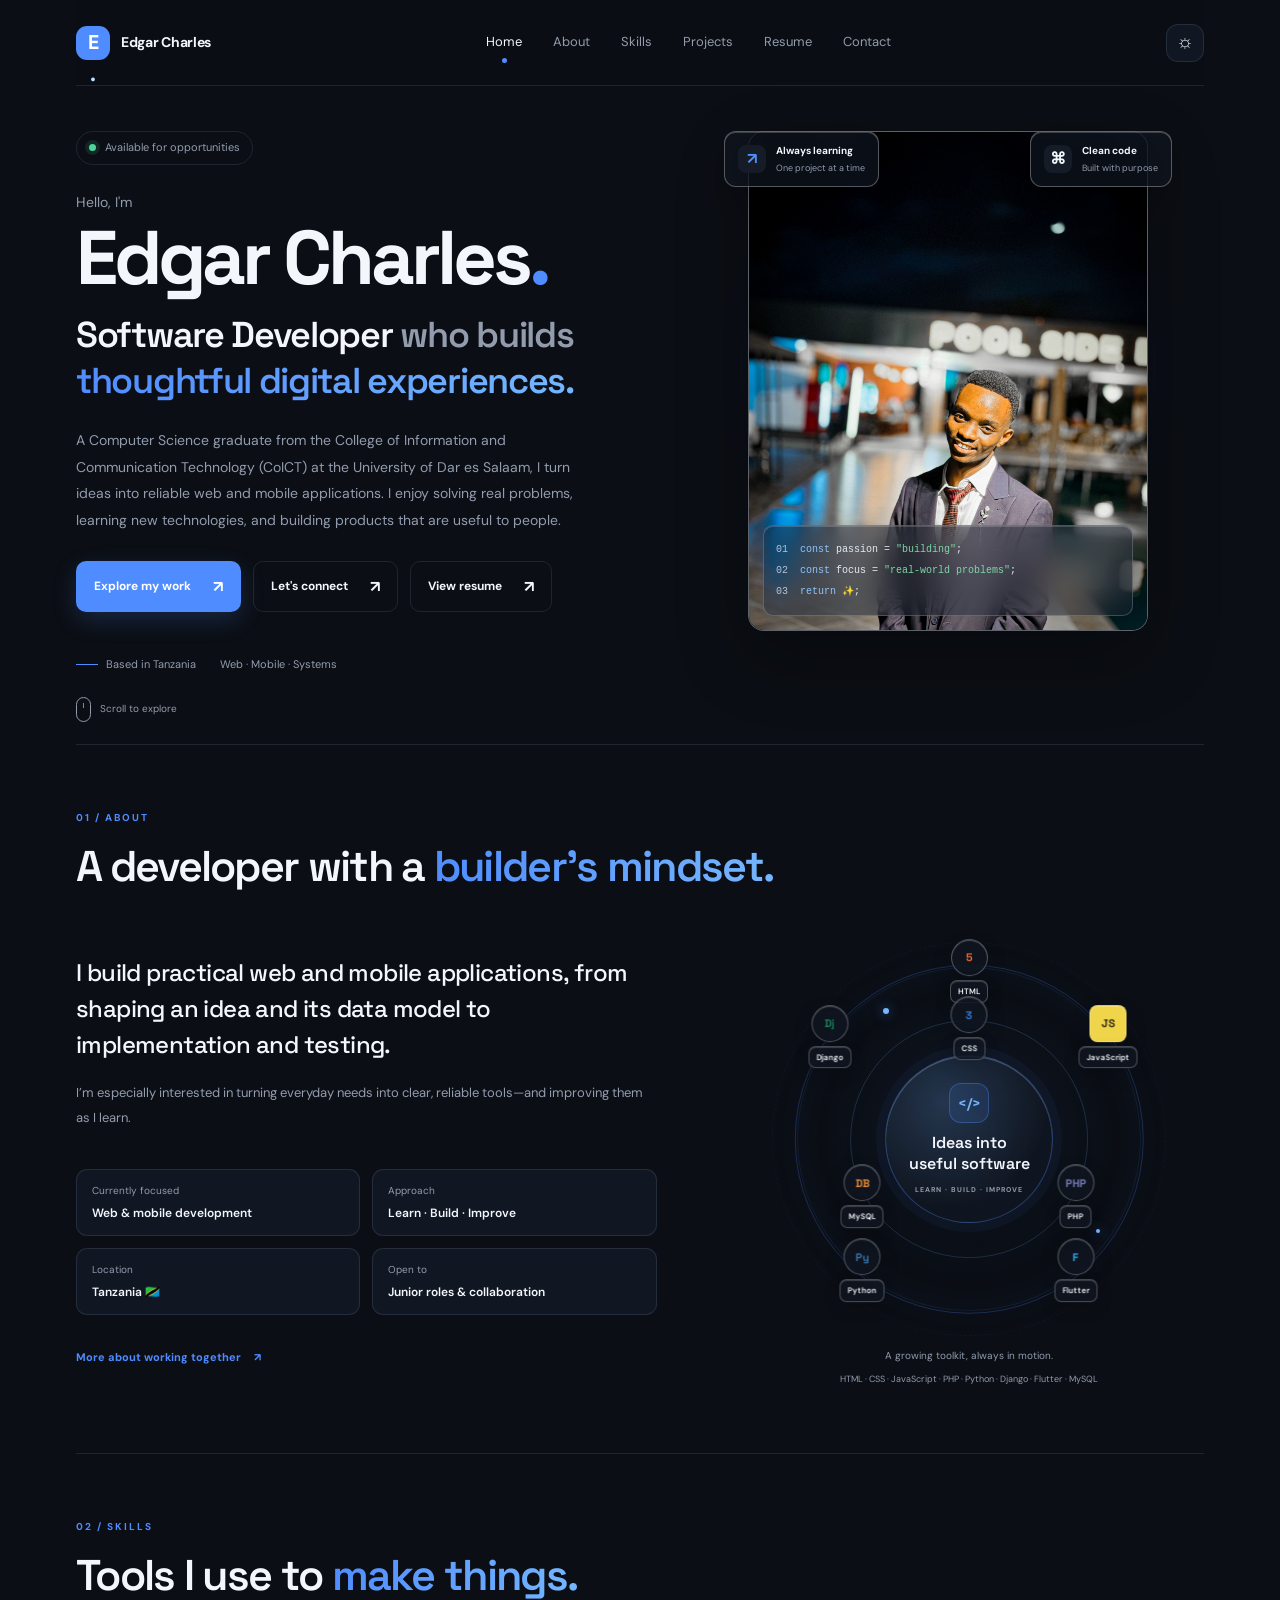
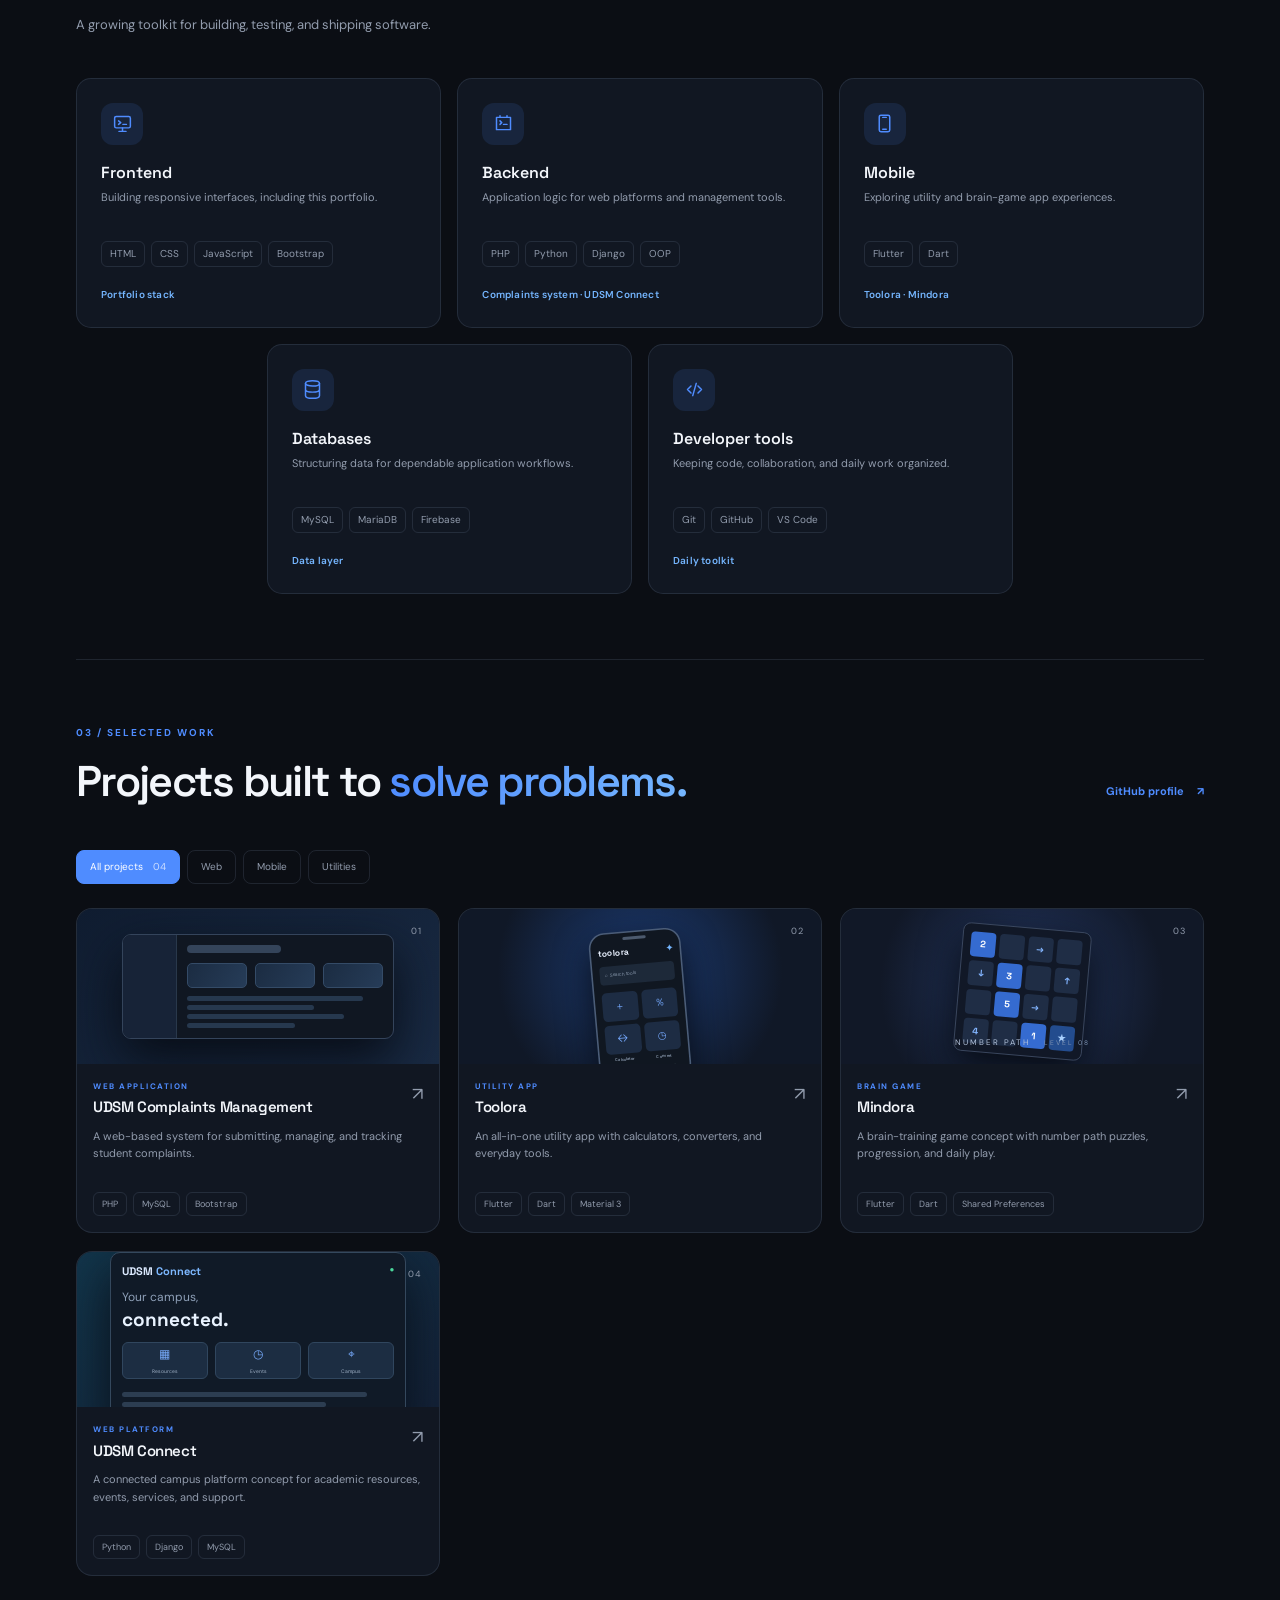
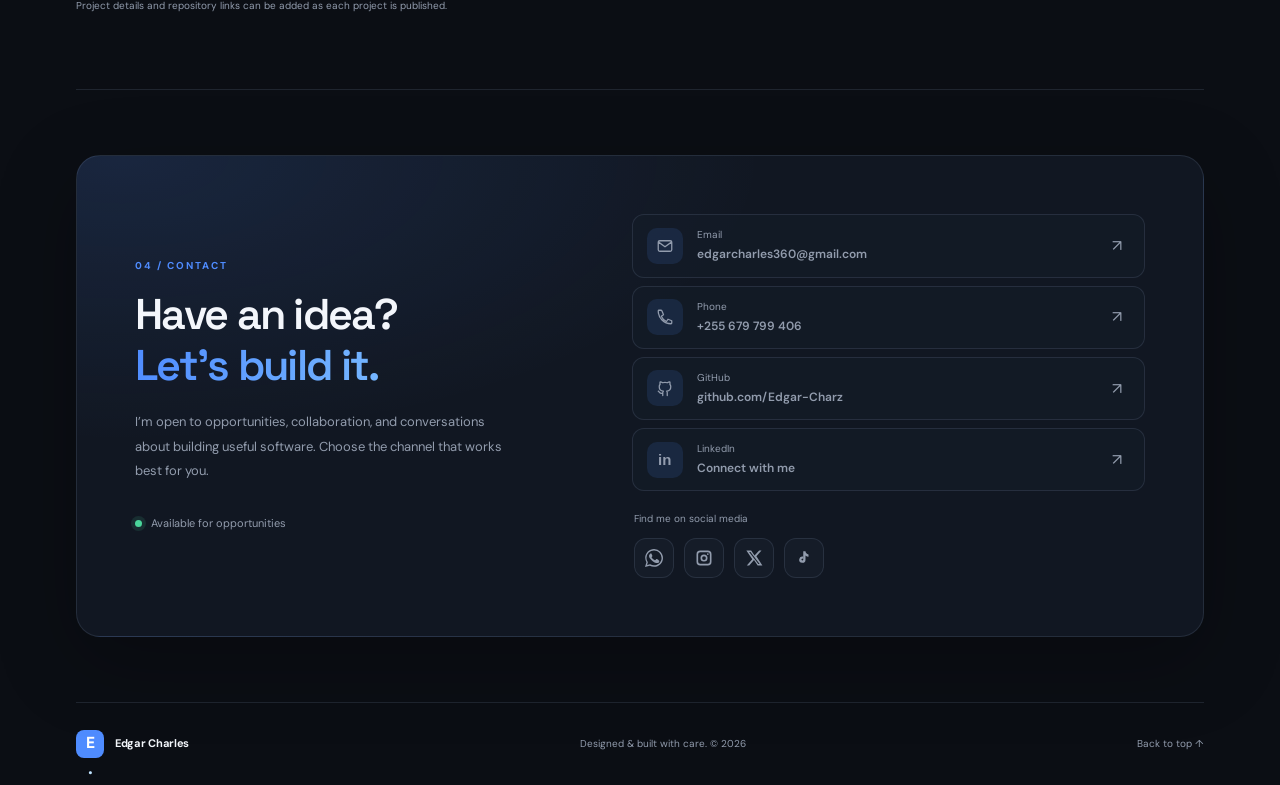
==== commit 81dabba3: "Update resume details and enhance button styles for improved layout and accessibility" ====
--- a/index.html
+++ b/index.html
@@ -38,7 +38,7 @@
         >
           <span></span><span></span>
         </button>
-        <nav class="nav" id="nav">
+        <nav class="nav resume-nav" id="nav" aria-label="Main navigation">
           <a class="nav-link active" href="#home">Home</a
           ><a class="nav-link" href="#about">About</a
           ><a class="nav-link" href="#skills">Skills</a
@@ -70,8 +70,10 @@
               >
             </h2>
             <p class="hero-description">
-              I turn ideas into reliable web and mobile applications. I enjoy
-              solving real problems, learning new technologies, and building
+              A Computer Science graduate from the College of Information and
+              Communication Technology (CoICT) at the University of Dar es
+              Salaam, I turn ideas into reliable web and mobile applications. 
+              I enjoy solving real problems, learning new technologies, and building 
               products that are useful to people.
             </p>
             <div class="hero-actions">
@@ -589,6 +591,16 @@
                       ></path>
                     </svg>
                   </a>
+                  <a
+                    href="https://www.tiktok.com/@your-username"
+                    target="_blank"
+                    rel="noreferrer"
+                    aria-label="TikTok profile (placeholder link)"
+                  >
+                    <svg viewBox="0 0 24 24" aria-hidden="true">
+                      <path d="M14 3v11.2a4.2 4.2 0 1 1-3.2-4.1v3.2a1.2 1.2 0 1 0 .2 1V3h3c.2 2.2 1.6 3.8 4 4.2v3.1A8 8 0 0 1 14 8.5"></path>
+                    </svg>
+                  </a>
                 </div>
               </div>
             </div>
--- a/style.css
+++ b/style.css
@@ -86,12 +86,16 @@
 .gradient-text{background:linear-gradient(100deg,var(--blue),var(--blue2));-webkit-background-clip:text;background-clip:text;color:transparent}
 .hero-description{max-width:510px;color:var(--muted);font-size:14px;line-height:1.9;margin:22px 0 27px}
 .hero-actions{display:flex;gap:12px;flex-wrap:wrap}
-.button{display:inline-flex;align-items:center;gap:22px;padding:12px 17px;border-radius:10px;font-size:12px;font-weight:700;transition:transform .2s,background .2s}
-.button:hover{transform:translateY(-2px)}
+.button{display:inline-flex;align-items:center;gap:22px;padding:12px 17px;border:1px solid transparent;border-radius:10px;font-size:12px;font-weight:700;transition:transform .2s ease,background .2s ease,border-color .2s ease,box-shadow .2s ease,color .2s ease}
+.button:hover{transform:translateY(-3px)}
+.button:focus-visible{outline:2px solid var(--blue2);outline-offset:3px}
 .button-primary{background:var(--blue);color:white;box-shadow:0 8px 24px rgba(79,140,255,.2)}
-.button-primary:hover{background:#3679ef}
-.button-quiet{border:1px solid var(--line);color:var(--text)}
+.button-primary:hover{background:#3679ef;box-shadow:0 12px 28px rgba(79,140,255,.3)}
+.button-quiet{border-color:var(--line);color:var(--text)}
+.button-quiet:hover{border-color:rgba(79,140,255,.42);background:var(--surface2);box-shadow:0 8px 22px rgba(0,0,0,.12)}
 .button span{font-size:16px}
+.button span{transition:transform .2s ease}
+.button:hover span{transform:translate(2px,-2px)}
 .hero-meta{display:flex;gap:24px;margin-top:44px;color:var(--muted);font-size:11px}
 .hero-meta span{display:flex;align-items:center;gap:8px}
 .meta-line{height:1px;width:22px;background:var(--blue)}
@@ -172,13 +176,24 @@
  .site-shell{padding:0 19px}
  .topbar{height:72px}
  .menu-toggle{display:flex;flex-direction:column;justify-content:center;gap:5px;align-items:center;margin-left:auto;margin-right:12px}
- .menu-toggle span{height:1px;width:16px;background:var(--text)}
- .nav{display:none;position:absolute;top:71px;left:0;right:0;padding:20px;background:var(--surface);border-bottom:1px solid var(--line);flex-direction:column;gap:18px}
+ .menu-toggle span{height:1px;width:16px;background:var(--text);transition:transform .2s ease}
+ .menu-toggle[aria-expanded="true"] span:first-child{transform:translateY(3px) rotate(45deg)}
+ .menu-toggle[aria-expanded="true"] span:last-child{transform:translateY(-3px) rotate(-45deg)}
+ .nav{display:none;position:absolute;top:71px;left:0;right:0;max-height:calc(100vh - 82px);overflow-y:auto;padding:10px 16px 14px;background:color-mix(in srgb,var(--surface) 96%,transparent);border:1px solid var(--line);border-radius:0 0 16px 16px;box-shadow:0 18px 34px rgba(0,0,0,.24);backdrop-filter:blur(18px);flex-direction:column;align-items:stretch;gap:2px}
  .nav.open{display:flex}
+ .resume-nav .nav-link{padding:10px 8px;border-bottom:1px solid var(--line);font-size:13px}
+ .resume-nav .nav-link.active:after{display:none}
+ .resume-nav .nav-link.active{color:var(--blue2);font-weight:700}
+ .resume-nav .nav-link:last-child{border-bottom:0}
+ .resume-nav .nav-link:focus-visible,.menu-toggle:focus-visible,.theme-toggle:focus-visible{outline:2px solid var(--blue2);outline-offset:3px}
  .theme-toggle{width:35px;height:35px}
  .hero{grid-template-columns:1fr;padding-top:32px;padding-bottom:70px;gap:10px}
  .hero-visual{order:-1;height:390px;margin-top:0}
  .hero-copy{order:1}
+ .hero-actions{flex-wrap:wrap;justify-content:center;gap:8px}
+ .hero-actions .button{min-width:0;flex:0 0 calc(50% - 4px);justify-content:center;gap:4px;padding:11px 10px;font-size:10px;text-align:center;white-space:nowrap}
+ .hero-actions .button:last-child{margin-inline:auto}
+ .hero-actions .button span{font-size:13px}
  .hero h1{font-size:57px}
  .hero h2{font-size:27px}
  .hero-visual{transform:none}
@@ -217,6 +232,11 @@
  .photo-caption{padding:27px 17px 15px}
  .photo-caption strong{font-size:15px}
 }
+@media(max-width:360px){
+ .hero-actions{flex-wrap:wrap}
+ .hero-actions .button{flex-basis:100%}
+ .hero-actions .button:last-child{flex-basis:100%}
+}
 
 /* About section layout */
 .about-grid{grid-template-columns:minmax(0,1.05fr) minmax(300px,.85fr);gap:clamp(32px,6vw,78px);align-items:center}
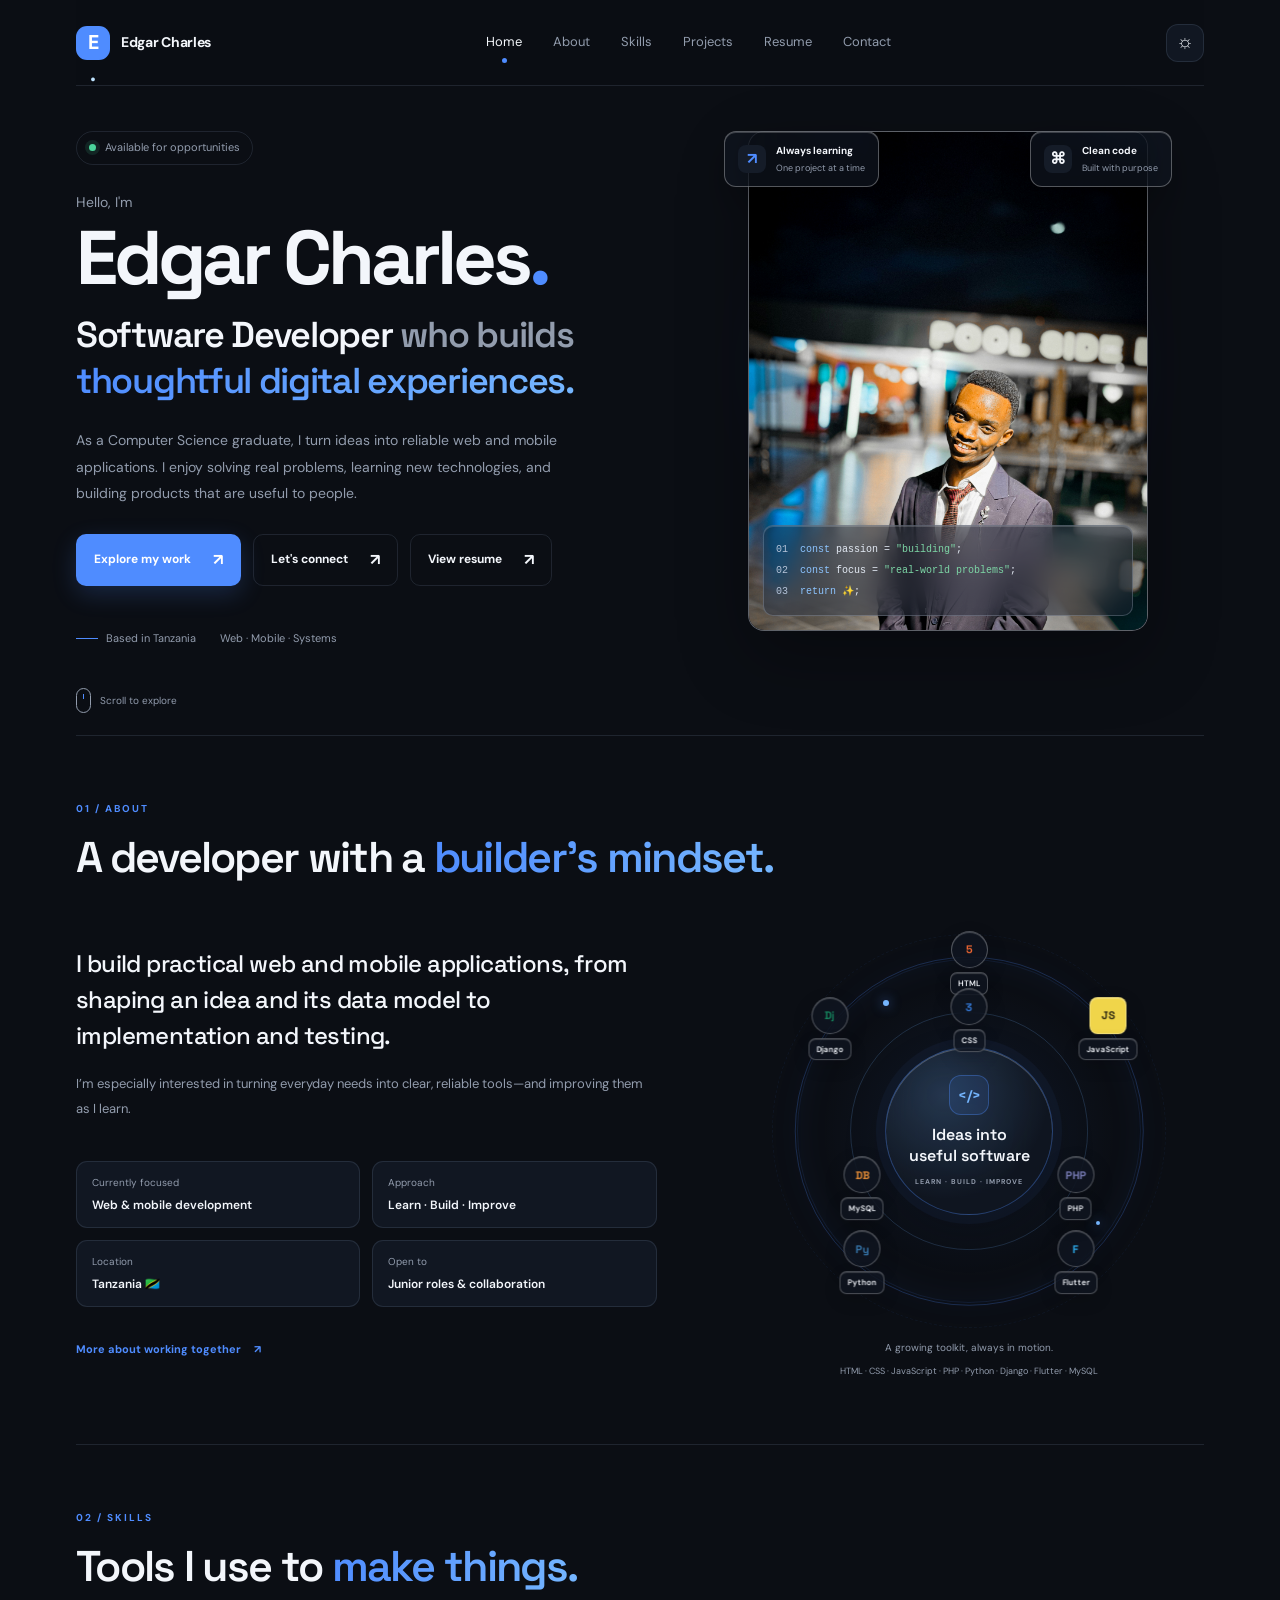
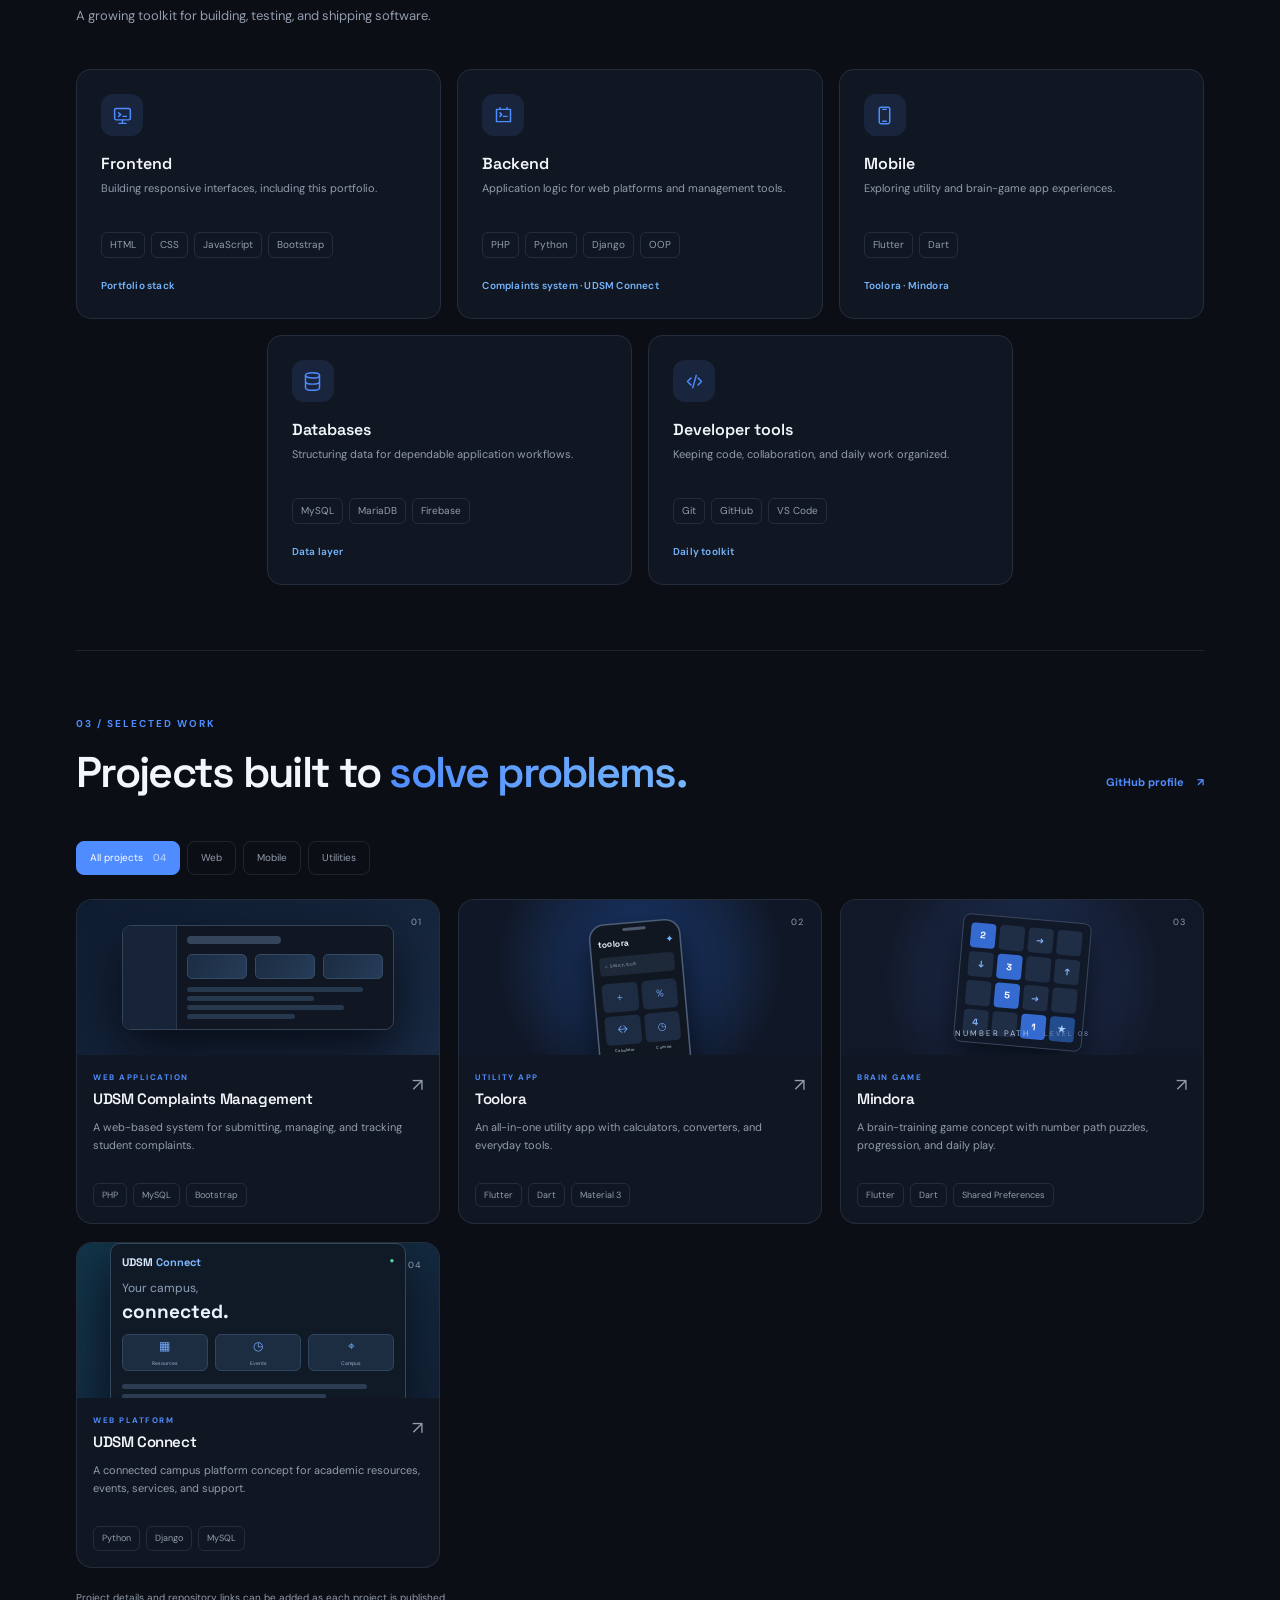
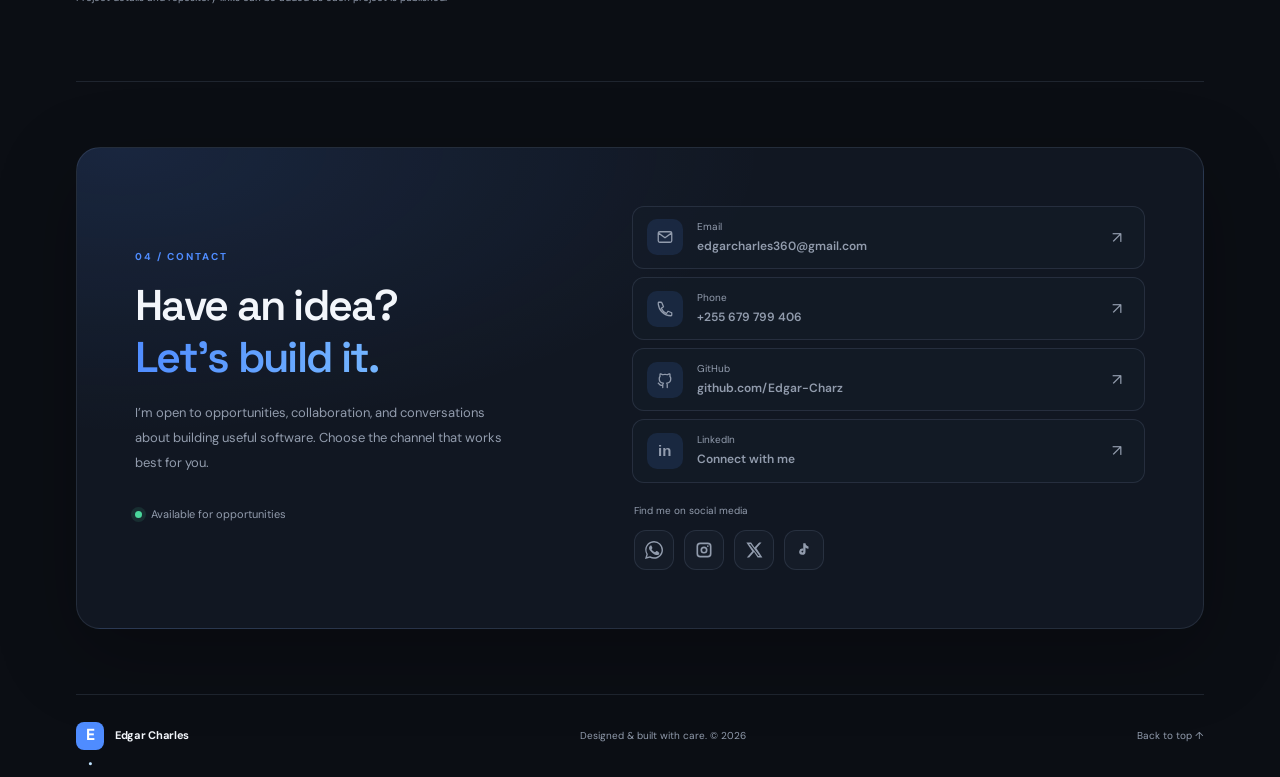
==== commit 3de8a22f: "Refactor hero description for clarity and conciseness" ====
--- a/index.html
+++ b/index.html
@@ -70,11 +70,9 @@
               >
             </h2>
             <p class="hero-description">
-              A Computer Science graduate from the College of Information and
-              Communication Technology (CoICT) at the University of Dar es
-              Salaam, I turn ideas into reliable web and mobile applications. 
-              I enjoy solving real problems, learning new technologies, and building 
-              products that are useful to people.
+              As a Computer Science graduate, I turn ideas into reliable web
+              and mobile applications. I enjoy solving real problems, learning
+              new technologies, and building products that are useful to people.
             </p>
             <div class="hero-actions">
               <a class="button button-primary" href="#projects"
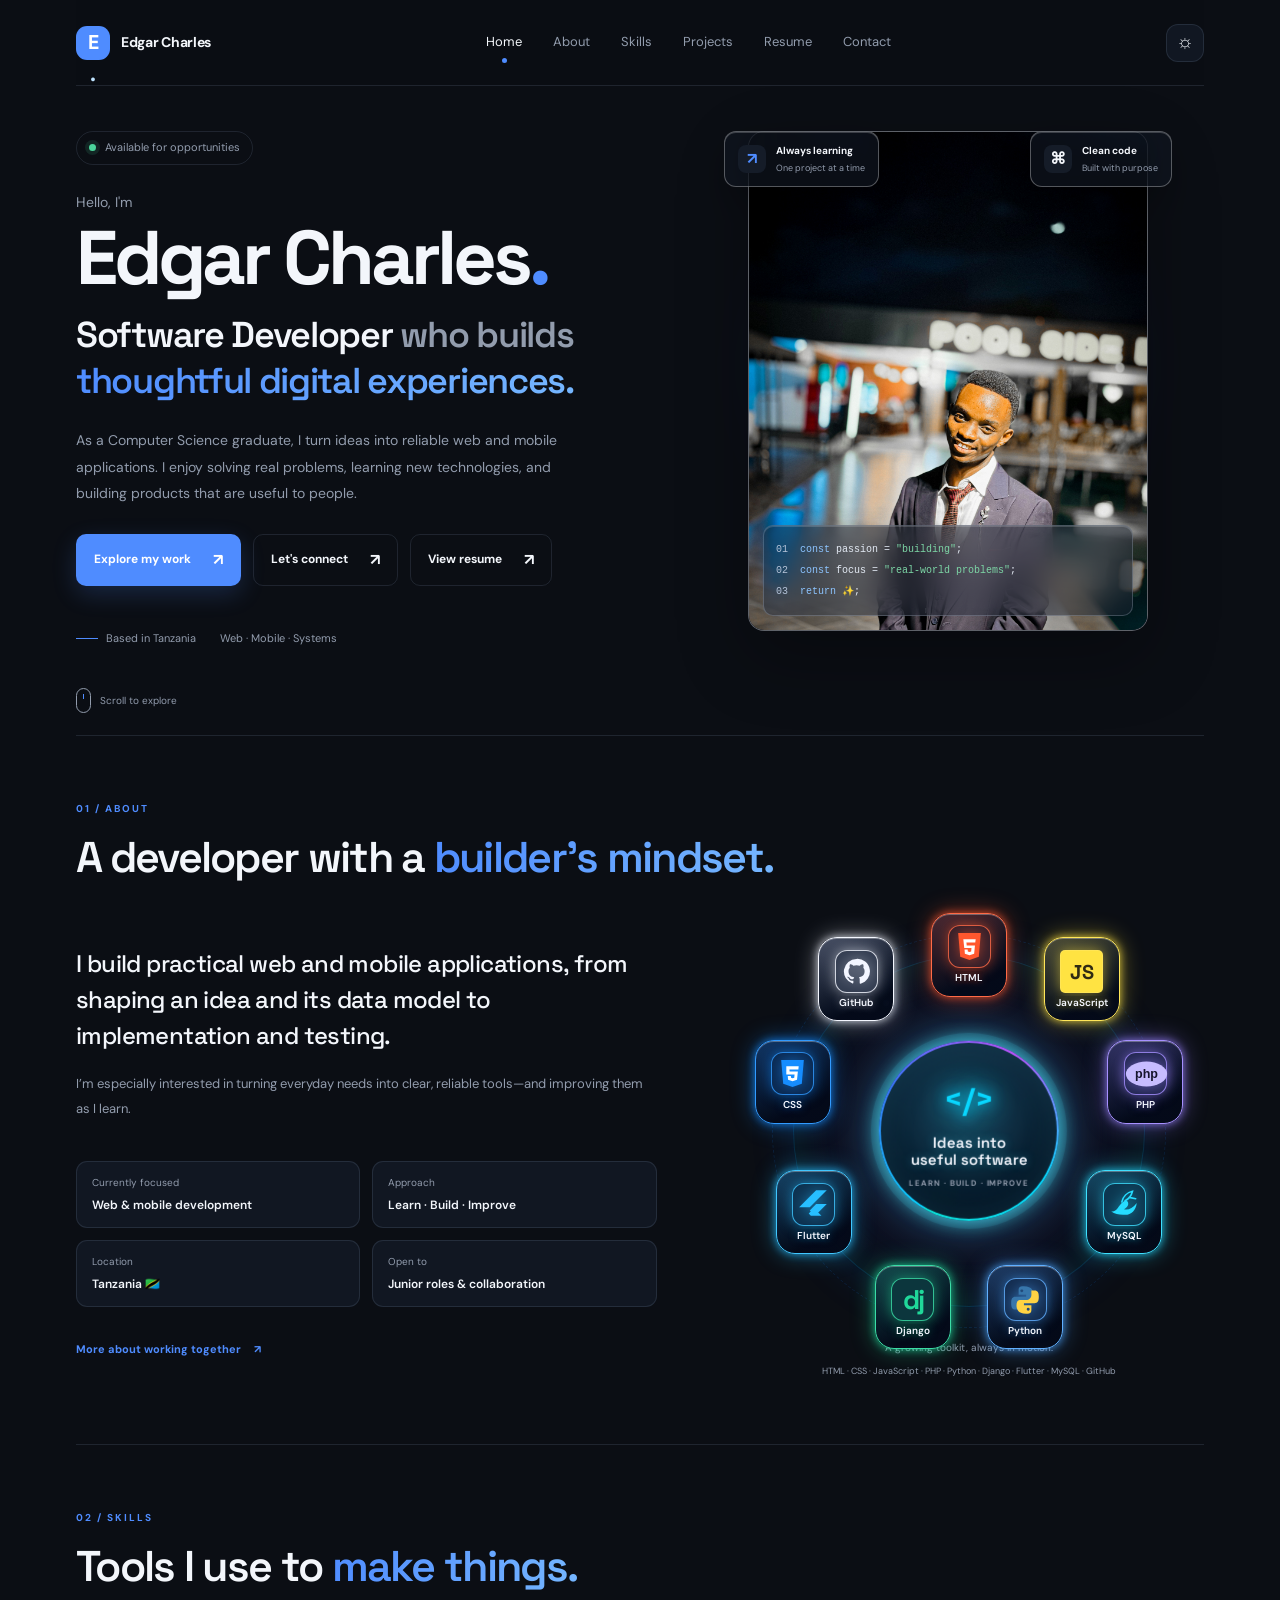
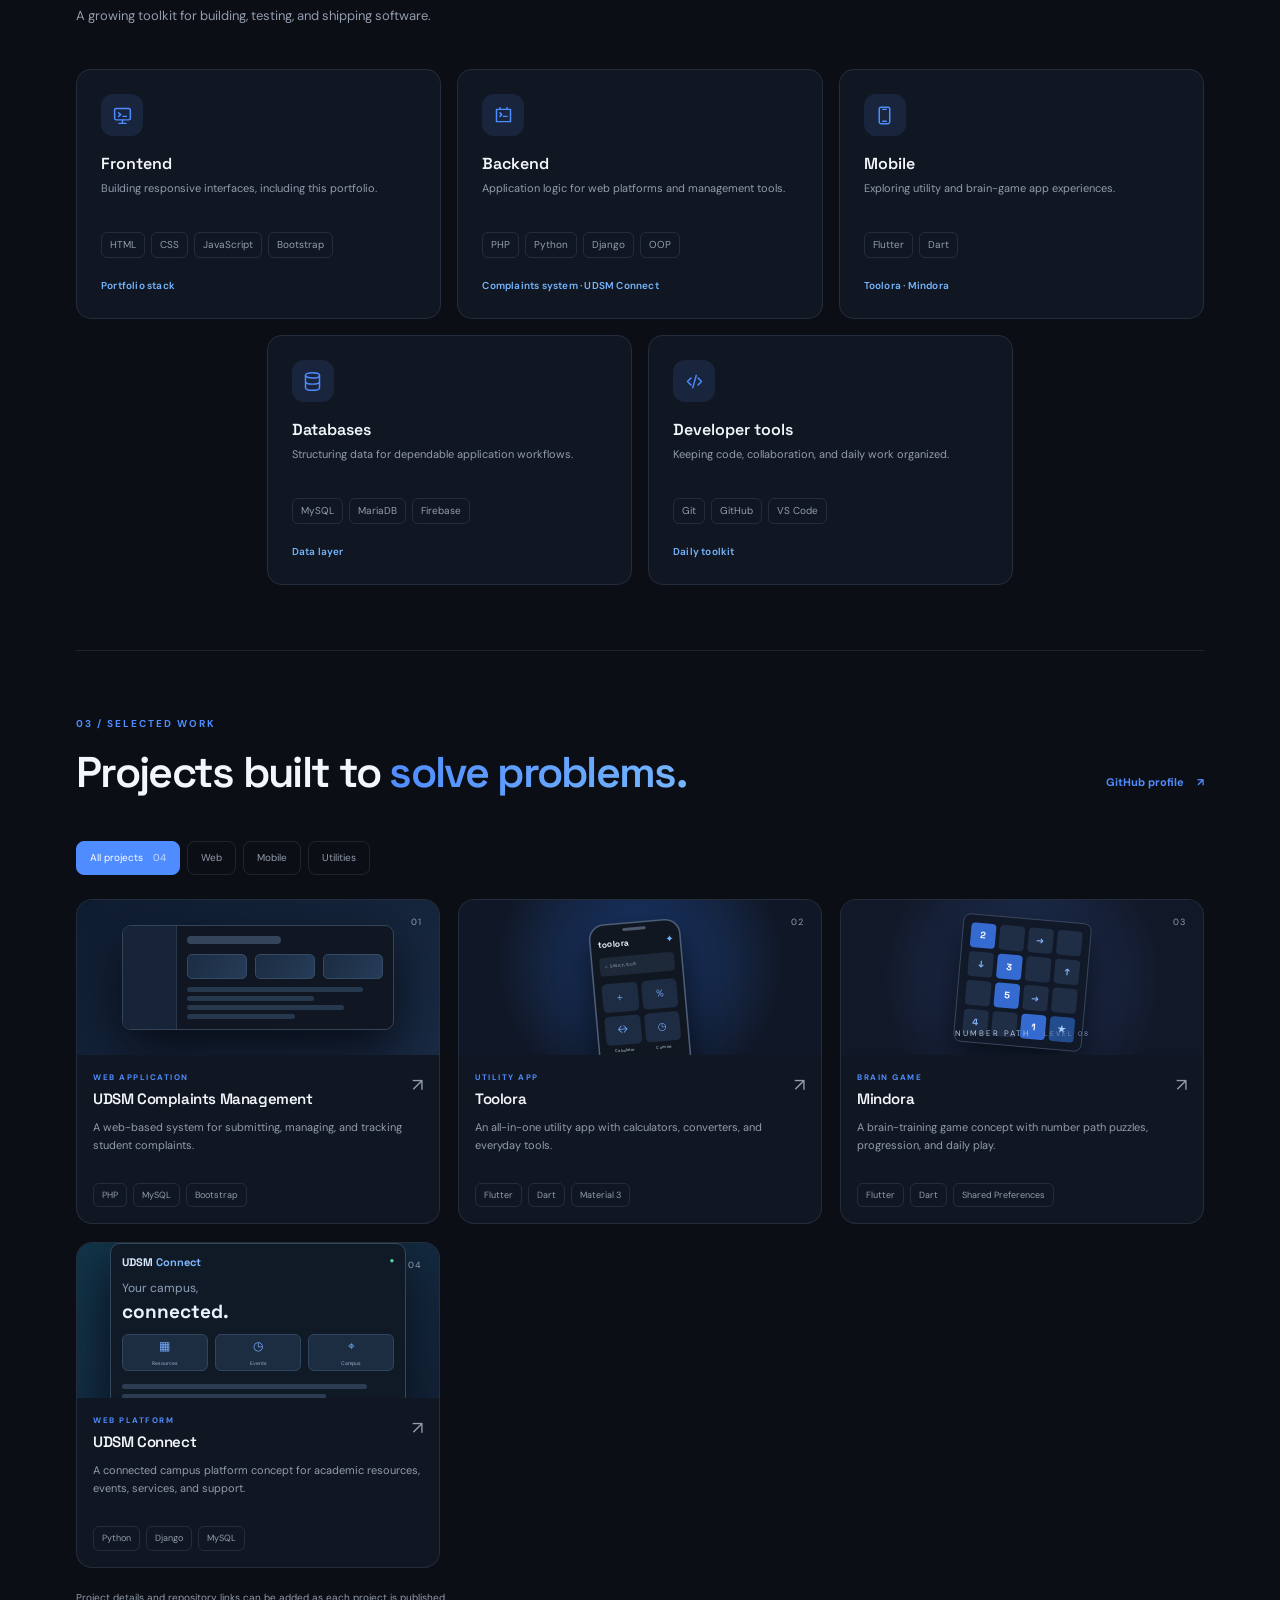
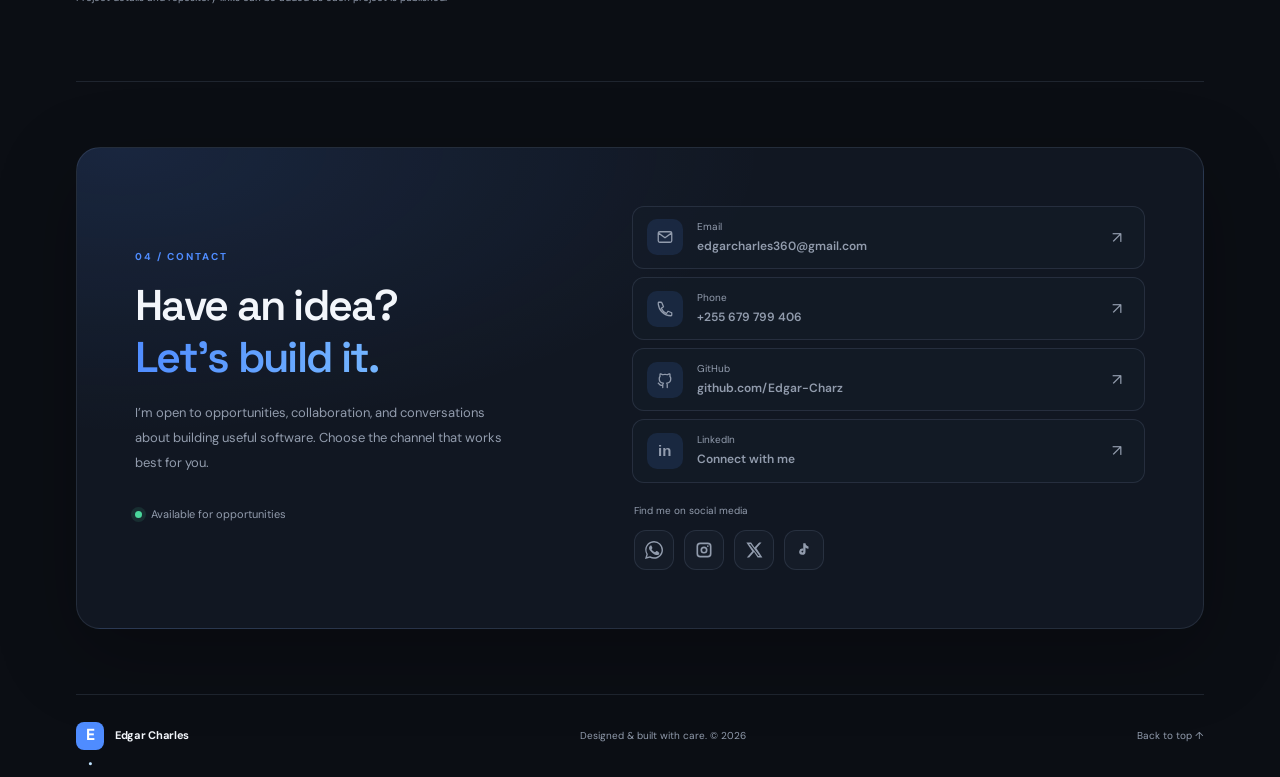
==== commit 7d18ad6a: "Enhance technology orbit display with new design and dynamic messaging" ====
--- a/index.html
+++ b/index.html
@@ -181,45 +181,28 @@
             <div
               class="technology-orbit"
               role="img"
-              aria-label="HTML, CSS, JavaScript, PHP, Python, Django, Flutter, and MySQL orbit around a message about building useful software."
+              aria-label="HTML, CSS, JavaScript, PHP, Python, Django, Flutter, MySQL, and GitHub orbit around a message about building useful software."
             >
-              <div class="orbit-stage" aria-hidden="true">
-                <div class="tech-orbit tech-orbit-outer"></div>
-                <div class="tech-orbit tech-orbit-inner"></div>
-                <span class="tech-node" style="--x: 50%; --y: 9%">
-                  <span class="tech-badge tech-html">5</span><span class="tech-label">HTML</span>
-                </span>
-                <span class="tech-node" style="--x: 84%; --y: 25%">
-                  <span class="tech-badge tech-js">JS</span><span class="tech-label">JavaScript</span>
-                </span>
-                <span class="tech-node" style="--x: 76%; --y: 82%">
-                  <span class="tech-badge tech-flutter">F</span><span class="tech-label">Flutter</span>
-                </span>
-                <span class="tech-node" style="--x: 24%; --y: 82%">
-                  <span class="tech-badge tech-python">Py</span><span class="tech-label">Python</span>
-                </span>
-                <span class="tech-node" style="--x: 16%; --y: 25%">
-                  <span class="tech-badge tech-django">Dj</span><span class="tech-label">Django</span>
-                </span>
-                <span class="tech-node" style="--x: 50%; --y: 23%">
-                  <span class="tech-badge tech-css">3</span><span class="tech-label">CSS</span>
-                </span>
-                <span class="tech-node" style="--x: 76%; --y: 64%">
-                  <span class="tech-badge tech-php">PHP</span><span class="tech-label">PHP</span>
-                </span>
-                <span class="tech-node" style="--x: 24%; --y: 64%">
-                  <span class="tech-badge tech-mysql">DB</span><span class="tech-label">MySQL</span>
-                </span>
-                <div class="orbit-center">
-                  <span class="orbit-center-icon">&lt;/&gt;</span>
-                  <strong>Ideas into<br />useful software</strong>
-                  <small>LEARN · BUILD · IMPROVE</small>
-                </div>
+              <div class="orbit-stage" aria-hidden="true"><div class="tech-node-track">
+<span class="tech-node" style="--x:50%;--y:0%;--node-color:#ff572e"><span class="tech-badge tech-html"><svg viewBox="0 0 32 32" aria-hidden="true"><path fill="currentColor" d="M5 3h22l-2 23-9 3-9-3L5 3Z"/><path fill="#fff" d="M10 9h12l-.4 3H13l.3 3h8l-.8 8-4.5 1.5-4.5-1.5-.3-4h3l.2 1.8 1.6.5 1.6-.5.3-3.3h-7L10 9Z"/></svg></span><span class="tech-label">HTML</span></span>
+<span class="tech-node" style="--x:82%;--y:7%;--node-color:#ffe342"><span class="tech-badge tech-js">JS</span><span class="tech-label">JavaScript</span></span>
+<span class="tech-node" style="--x:100%;--y:36%;--node-color:#9b82ff"><span class="tech-badge tech-php"><svg viewBox="0 0 48 32" aria-hidden="true"><ellipse cx="24" cy="16" rx="23" ry="14" fill="currentColor"/><text x="24" y="21" text-anchor="middle" font-family="Arial,sans-serif" font-size="14" font-weight="700" fill="#17152e">php</text></svg></span><span class="tech-label">PHP</span></span>
+<span class="tech-node" style="--x:94%;--y:73%;--node-color:#25dcff"><span class="tech-badge tech-mysql"><svg viewBox="0 0 32 32" aria-hidden="true"><path d="M4 23c5 1 7-6 11-9 3-2 5-1 5 2 0 2-2 4-4 5 4 1 8-1 12-6-1 8-6 12-13 11-4 0-8-1-11-3Z" fill="currentColor"/><path d="M14 14c1-5 5-9 10-10-1 4-3 7-7 9M22 10l5 1" fill="none" stroke="currentColor" stroke-width="1.5" stroke-linecap="round"/></svg></span><span class="tech-label">MySQL</span></span>
+<span class="tech-node" style="--x:66%;--y:100%;--node-color:#4ca5ff"><span class="tech-badge tech-python"><svg viewBox="0 0 32 32" aria-hidden="true"><path fill="#3776ab" d="M15 3c-5 0-5 2-5 4v4h7v2H7c-3 0-4 2-4 6s1 6 4 6h3v-4c0-3 2-5 5-5h6c2 0 3-2 3-5s-1-8-9-8Zm-2 3a1.4 1.4 0 1 1 0 2.8A1.4 1.4 0 0 1 13 6Z"/><path fill="#ffd343" d="M17 29c5 0 5-2 5-4v-4h-7v-2h10c3 0 4-2 4-6s-1-6-4-6h-3v4c0 3-2 5-5 5h-6c-2 0-3 2-3 5s1 8 9 8Zm2-3a1.4 1.4 0 1 1 0-2.8 1.4 1.4 0 0 1 0 2.8Z"/></svg></span><span class="tech-label">Python</span></span>
+<span class="tech-node" style="--x:34%;--y:100%;--node-color:#20d89a"><span class="tech-badge tech-django">dj</span><span class="tech-label">Django</span></span>
+<span class="tech-node" style="--x:6%;--y:73%;--node-color:#27bfff"><span class="tech-badge tech-flutter"><svg viewBox="0 0 32 32" aria-hidden="true"><path d="M18 3h10L12 19H2L18 3Zm0 13h10L17 27l-5-5 6-6Zm-7 9 5-5 7 7H13l-2-2Z" fill="currentColor"/></svg></span><span class="tech-label">Flutter</span></span>
+<span class="tech-node" style="--x:0%;--y:36%;--node-color:#168dff"><span class="tech-badge tech-css"><svg viewBox="0 0 32 32" aria-hidden="true"><path fill="currentColor" d="M5 3h22l-2 23-9 3-9-3L5 3Z"/><path fill="#fff" d="M10 9h12l-.3 3H13l.2 2h8l-.8 8-4.4 1.5-4.3-1.5-.3-3.5h3l.2 1.5 1.5.5 1.6-.5.3-3h-8L10 9Z"/></svg></span><span class="tech-label">CSS</span></span>
+<span class="tech-node" style="--x:18%;--y:7%;--node-color:#f3f6ff"><span class="tech-badge tech-github"><svg viewBox="0 0 24 24" aria-hidden="true"><path d="M12 .8a11.2 11.2 0 0 0-3.54 21.83c.56.1.76-.24.76-.54v-1.9c-3.1.67-3.75-1.31-3.75-1.31-.5-1.28-1.24-1.62-1.24-1.62-1.01-.69.08-.68.08-.68 1.12.08 1.71 1.15 1.71 1.15 1 1.71 2.63 1.22 3.27.93.1-.72.39-1.22.71-1.5-2.48-.28-5.09-1.24-5.09-5.52 0-1.22.43-2.22 1.15-3-.12-.28-.5-1.42.11-2.96 0 0 .94-.3 3.08 1.14a10.7 10.7 0 0 1 5.61 0c2.14-1.44 3.08-1.14 3.08-1.14.61 1.54.23 2.68.11 2.96.72.78 1.15 1.78 1.15 3 0 4.29-2.62 5.23-5.11 5.51.4.35.76 1.02.76 2.06v3.05c0 .3.2.65.77.54A11.2 11.2 0 0 0 12 .8Z"/></svg></span><span class="tech-label">GitHub</span></span>
+</div><div class="orbit-center" id="orbitCenter" style="--orbit-accent:#4be2ff">
+<span class="orbit-center-icon" aria-hidden="true">&lt;/&gt;</span>
+<strong id="orbitMessage">Ideas into<br />useful software</strong>
+<small id="orbitSubtitle">LEARN · BUILD · IMPROVE</small>
+</div>
                 <span class="orbit-spark orbit-spark-one"></span>
                 <span class="orbit-spark orbit-spark-two"></span>
               </div>
               <p class="orbit-caption">A growing toolkit, always in motion.</p>
-              <p class="orbit-accessible-list">HTML · CSS · JavaScript · PHP · Python · Django · Flutter · MySQL</p>
+              <p class="orbit-accessible-list">HTML · CSS · JavaScript · PHP · Python · Django · Flutter · MySQL · GitHub</p>
             </div>
           </div>
         </section>
--- a/style.css
+++ b/style.css
@@ -575,3 +575,45 @@
 @media(prefers-reduced-motion:reduce){
  .tech-orbit,.orbit-spark{animation:none}
 }
+
+/* Restored neon orbit design */
+.orbit-stage{position:relative;isolation:isolate;overflow:visible}
+.orbit-stage::before{inset:7%;background:radial-gradient(circle,rgba(0,194,255,.16),rgba(53,44,255,.09) 44%,transparent 72%);box-shadow:inset 0 0 48px rgba(0,178,255,.12),0 0 45px rgba(0,111,255,.16);border-color:rgba(0,174,255,.2)}
+.orbit-stage::after{border-color:rgba(30,138,255,.2);opacity:.7}
+.tech-orbit{border-color:rgba(0,161,255,.78);box-shadow:0 0 7px rgba(0,153,255,.72),0 0 20px rgba(0,115,255,.38),inset 0 0 12px rgba(0,147,255,.16);animation:orbit-ring-glow 4s ease-in-out infinite}
+.tech-orbit-inner{border-color:rgba(116,78,255,.9);box-shadow:0 0 8px rgba(111,76,255,.82),0 0 22px rgba(111,76,255,.42),inset 0 0 12px rgba(99,88,255,.16)}
+.tech-node-track{position:absolute;inset:7%;border-radius:50%;animation:orbit-spin 42s linear infinite}
+.tech-node-track-inner{inset:20%;animation-duration:32s;animation-direction:reverse}
+.tech-node{position:absolute;z-index:3;top:var(--y);left:var(--x);display:flex;width:76px;height:84px;align-items:center;justify-content:center;flex-direction:column;gap:4px;padding:7px 4px;border:1px solid color-mix(in srgb,var(--node-color,#48aaff) 85%,white 12%);border-radius:18px;background:linear-gradient(155deg,color-mix(in srgb,var(--node-color,#48aaff) 28%,#101a33),rgba(4,10,25,.96) 76%);box-shadow:0 0 9px color-mix(in srgb,var(--node-color,#48aaff) 70%,transparent),0 0 23px color-mix(in srgb,var(--node-color,#48aaff) 40%,transparent),inset 0 1px 0 rgba(255,255,255,.3);backdrop-filter:blur(12px);-webkit-backdrop-filter:blur(12px);transform:translate(-50%,-50%);animation:orbit-counter-spin 42s linear infinite}
+.tech-node-track-inner .tech-node{animation-duration:32s;animation-direction:reverse}
+.tech-badge{width:40px;height:40px;flex-basis:40px;border-radius:12px;background:color-mix(in srgb,var(--node-color,#48aaff) 18%,#081329);border-color:color-mix(in srgb,var(--node-color,#48aaff) 65%,white 8%);box-shadow:0 0 12px color-mix(in srgb,var(--node-color,#48aaff) 48%,transparent);font-size:18px}
+.tech-label{padding:1px 0;border:0;background:none;box-shadow:none;color:#f5f8ff;font-size:10px;text-shadow:0 0 9px color-mix(in srgb,var(--node-color,#48aaff) 55%,transparent)}
+.tech-html{--node-color:#ff572e;color:#ff572e}.tech-css{--node-color:#168dff;color:#168dff}.tech-js{--node-color:#ffe342;color:#ffe342}.tech-python{--node-color:#4ca5ff;color:#ffd343}.tech-django{--node-color:#20d89a;color:#20d89a}.tech-php{--node-color:#9b82ff;color:#c7bcff}.tech-flutter{--node-color:#27bfff;color:#27bfff}.tech-mysql{--node-color:#25dcff;color:#25dcff}.tech-github{--node-color:#f3f6ff;color:#f3f6ff}
+.tech-github svg{width:25px;height:25px;fill:currentColor}
+.orbit-center{position:absolute;top:50%;left:50%;width:42%;border-color:color-mix(in srgb,var(--orbit-accent,#4be2ff) 82%,white 10%);background:radial-gradient(circle at 48% 38%,color-mix(in srgb,var(--orbit-accent,#4be2ff) 32%,#07142a),rgba(3,10,24,.97) 76%);box-shadow:0 0 0 8px color-mix(in srgb,var(--orbit-accent,#4be2ff) 12%,transparent),0 0 18px color-mix(in srgb,var(--orbit-accent,#4be2ff) 78%,transparent),0 0 48px color-mix(in srgb,var(--orbit-accent,#4be2ff) 45%,transparent),inset 0 0 30px color-mix(in srgb,var(--orbit-accent,#4be2ff) 18%,transparent),inset 0 1px 0 rgba(255,255,255,.25);transform:translate(-50%,-50%);transition:border-color .45s,box-shadow .45s,background .45s}
+.orbit-center-icon{border-color:color-mix(in srgb,var(--orbit-accent,#4be2ff) 80%,white);background:color-mix(in srgb,var(--orbit-accent,#4be2ff) 22%,transparent);font-size:19px;text-shadow:0 0 14px var(--orbit-accent,#4be2ff);box-shadow:0 0 20px color-mix(in srgb,var(--orbit-accent,#4be2ff) 46%,transparent)}
+.orbit-center strong,.orbit-center small{transition:opacity .22s,transform .22s,color .4s}.orbit-center.is-changing strong,.orbit-center.is-changing small{opacity:0;transform:translateY(3px)}
+@keyframes orbit-spin{to{transform:rotate(360deg)}}@keyframes orbit-counter-spin{to{transform:translate(-50%,-50%) rotate(-360deg)}}
+@media(max-width:650px){.tech-node{width:62px;height:74px;padding:5px 3px;border-radius:15px}.tech-badge{width:34px;height:34px;flex-basis:34px;font-size:15px}.tech-label{font-size:8px}.orbit-center{width:44%}}
+@media(prefers-reduced-motion:reduce){.tech-node-track,.tech-node{animation:none}}
+/* Single-ring orbit layout matched to the reference image */
+.orbit-stage{position:relative;isolation:isolate;overflow:visible}
+.orbit-stage::before{inset:7%;background:radial-gradient(circle,rgba(0,194,255,.15),rgba(53,44,255,.08) 44%,transparent 72%);box-shadow:inset 0 0 48px rgba(0,178,255,.12),0 0 45px rgba(0,111,255,.16);border-color:rgba(0,174,255,.2)}
+.orbit-stage::after{border-color:rgba(30,138,255,.2);opacity:.7}
+.tech-orbit{border-color:rgba(0,161,255,.86);box-shadow:0 0 7px rgba(0,153,255,.78),0 0 20px rgba(0,115,255,.4),inset 0 0 12px rgba(0,147,255,.18);animation:orbit-ring-glow 4s ease-in-out infinite}
+.tech-orbit-inner{border-color:rgba(139,72,255,.92);box-shadow:0 0 8px rgba(111,76,255,.9),0 0 22px rgba(111,76,255,.48),inset 0 0 12px rgba(99,88,255,.2)}
+.tech-node-track{position:absolute;inset:7%;border-radius:50%;animation:orbit-spin 54s linear infinite}
+.tech-node{position:absolute;z-index:3;top:var(--y);left:var(--x);display:flex;width:76px;height:84px;align-items:center;justify-content:center;flex-direction:column;gap:3px;padding:6px 4px;border:1px solid color-mix(in srgb,var(--node-color) 88%,white 12%);border-radius:19px;background:linear-gradient(155deg,color-mix(in srgb,var(--node-color) 25%,#101a33),rgba(4,10,25,.96) 76%);box-shadow:0 0 9px color-mix(in srgb,var(--node-color) 76%,transparent),0 0 23px color-mix(in srgb,var(--node-color) 44%,transparent),inset 0 1px 0 rgba(255,255,255,.3);backdrop-filter:blur(12px);-webkit-backdrop-filter:blur(12px);transform:translate(-50%,-50%);animation:orbit-counter-spin 54s linear infinite}
+.tech-badge{display:grid;width:43px;height:43px;flex:0 0 43px;place-items:center;border:1px solid color-mix(in srgb,var(--node-color) 72%,white 10%);border-radius:12px;background:color-mix(in srgb,var(--node-color) 18%,#081329);box-shadow:0 0 14px color-mix(in srgb,var(--node-color) 56%,transparent);font-size:17px}
+.tech-badge svg{width:34px;height:34px;overflow:visible;fill:currentColor;filter:drop-shadow(0 0 7px color-mix(in srgb,var(--node-color) 55%,transparent))}
+.tech-label{padding:1px 0 0;border:0;border-radius:0;background:transparent;box-shadow:none;color:#f5f8ff;font-size:10px;line-height:1.15;text-shadow:0 0 9px color-mix(in srgb,var(--node-color) 60%,transparent)}
+.tech-js{border-radius:5px;background:#ffe342;color:#302b13;font-size:20px}
+.tech-php svg{width:43px;height:30px}.tech-github svg{width:27px;height:27px}.tech-django{font-size:27px;font-weight:800;letter-spacing:-2px}.tech-html svg,.tech-css svg{width:33px;height:37px}
+.orbit-center{position:absolute;top:50%;left:50%;width:44%;border:2px solid transparent;background:radial-gradient(circle at 48% 38%,color-mix(in srgb,var(--orbit-accent,#4be2ff) 28%,#07142a),rgba(3,10,24,.98) 76%) padding-box,conic-gradient(from 210deg,#08d7ff,#3c78ff,#bd55ff,#08d7ff,#0be2d7) border-box;box-shadow:0 0 0 8px color-mix(in srgb,var(--orbit-accent,#4be2ff) 12%,transparent),0 0 20px color-mix(in srgb,var(--orbit-accent,#4be2ff) 82%,transparent),0 0 52px color-mix(in srgb,var(--orbit-accent,#4be2ff) 46%,transparent),inset 0 0 32px color-mix(in srgb,var(--orbit-accent,#4be2ff) 18%,transparent);transform:translate(-50%,-50%);transition:box-shadow .45s,background .45s}
+.orbit-center-icon{width:52px;height:52px;border:0;background:transparent;color:#08d7ff;font-size:31px;text-shadow:0 0 15px #08d7ff,0 0 28px #08d7ff;box-shadow:none}
+.orbit-center strong{color:#f6f8ff;font-size:clamp(15px,3cqw,21px);line-height:1.15;text-shadow:0 0 10px color-mix(in srgb,var(--orbit-accent,#4be2ff) 38%,transparent)}
+.orbit-center small{font-size:clamp(8px,1.7cqw,11px);letter-spacing:.12em}
+.orbit-center.is-changing strong,.orbit-center.is-changing small{opacity:0;transform:translateY(3px)}
+@keyframes orbit-spin{to{transform:rotate(360deg)}}@keyframes orbit-counter-spin{to{transform:translate(-50%,-50%) rotate(-360deg)}}
+@media(max-width:650px){.tech-node{width:62px;height:74px;padding:5px 3px;border-radius:15px}.tech-badge{width:35px;height:35px;flex-basis:35px}.tech-badge svg{width:29px;height:29px}.tech-label{font-size:8px}.orbit-center{width:46%}.orbit-center-icon{width:36px;height:36px;font-size:24px}}
+@media(prefers-reduced-motion:reduce){.tech-node-track,.tech-node{animation:none}}
